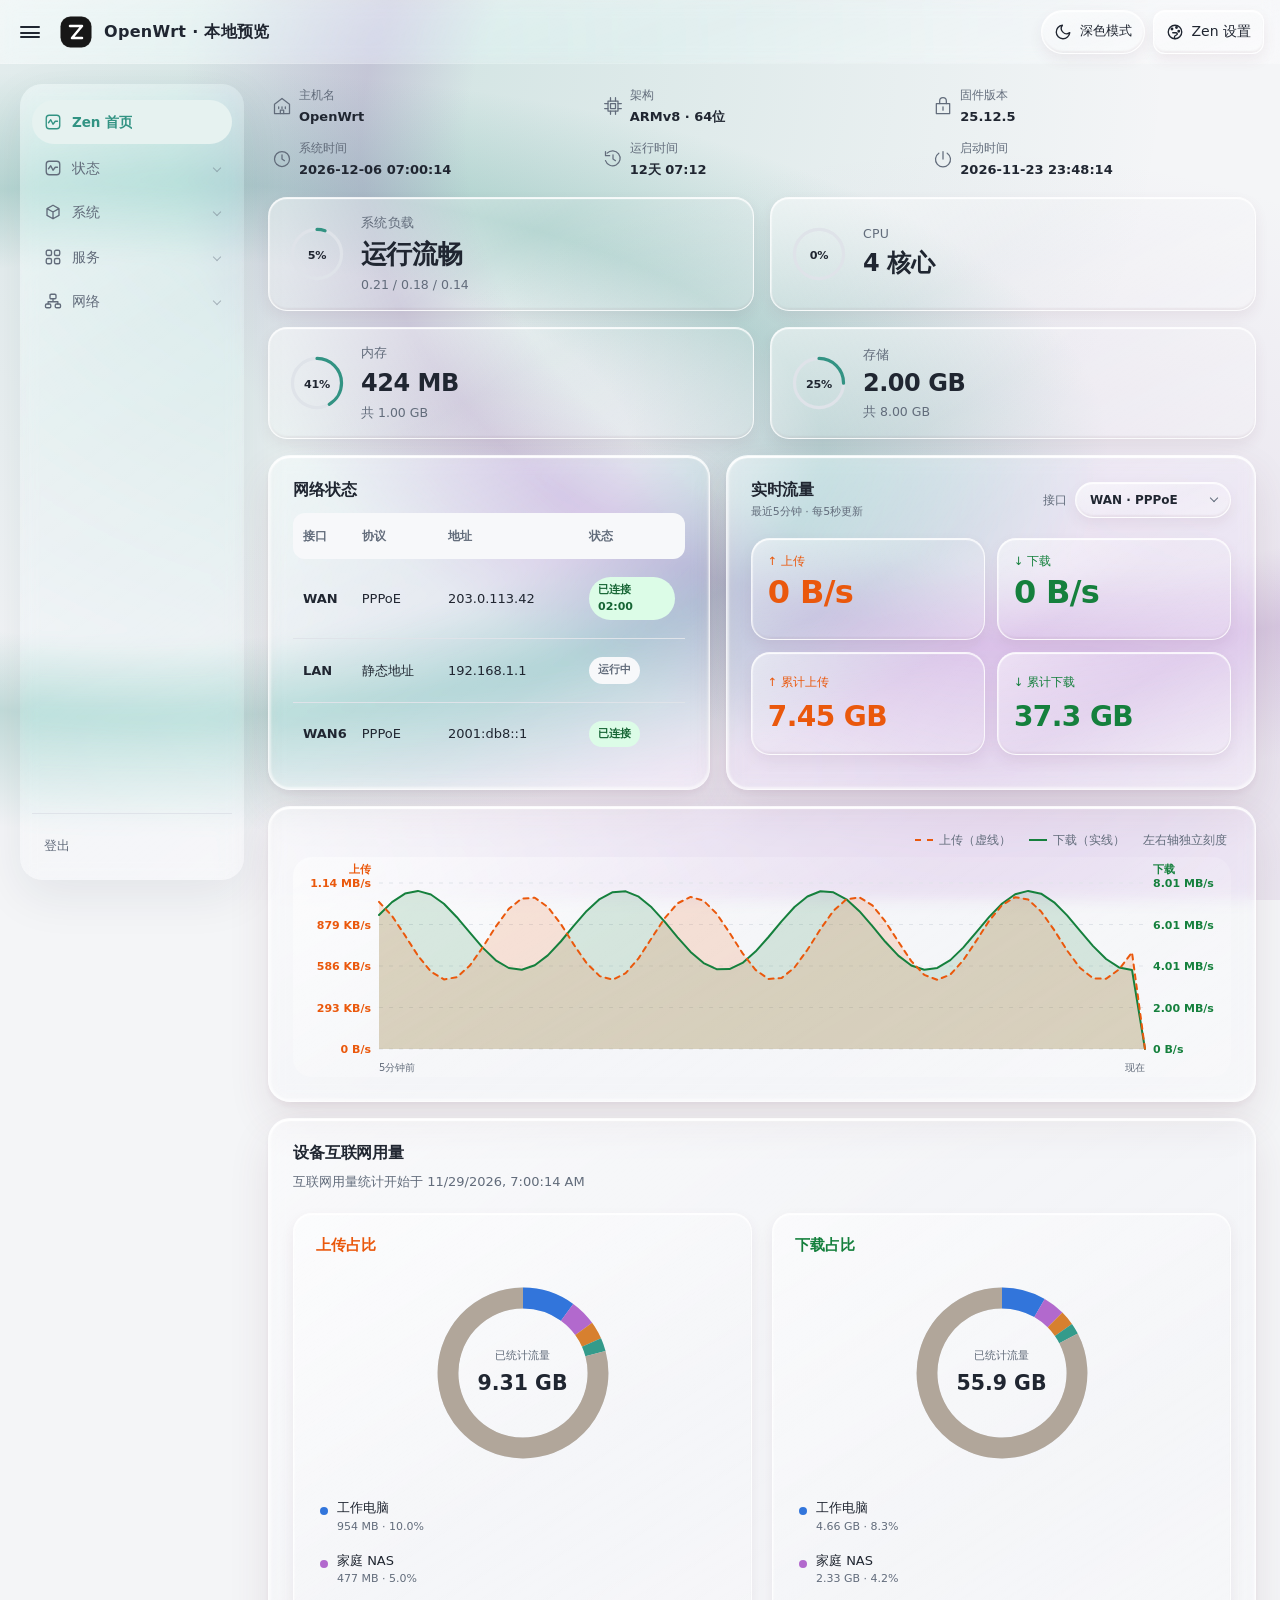
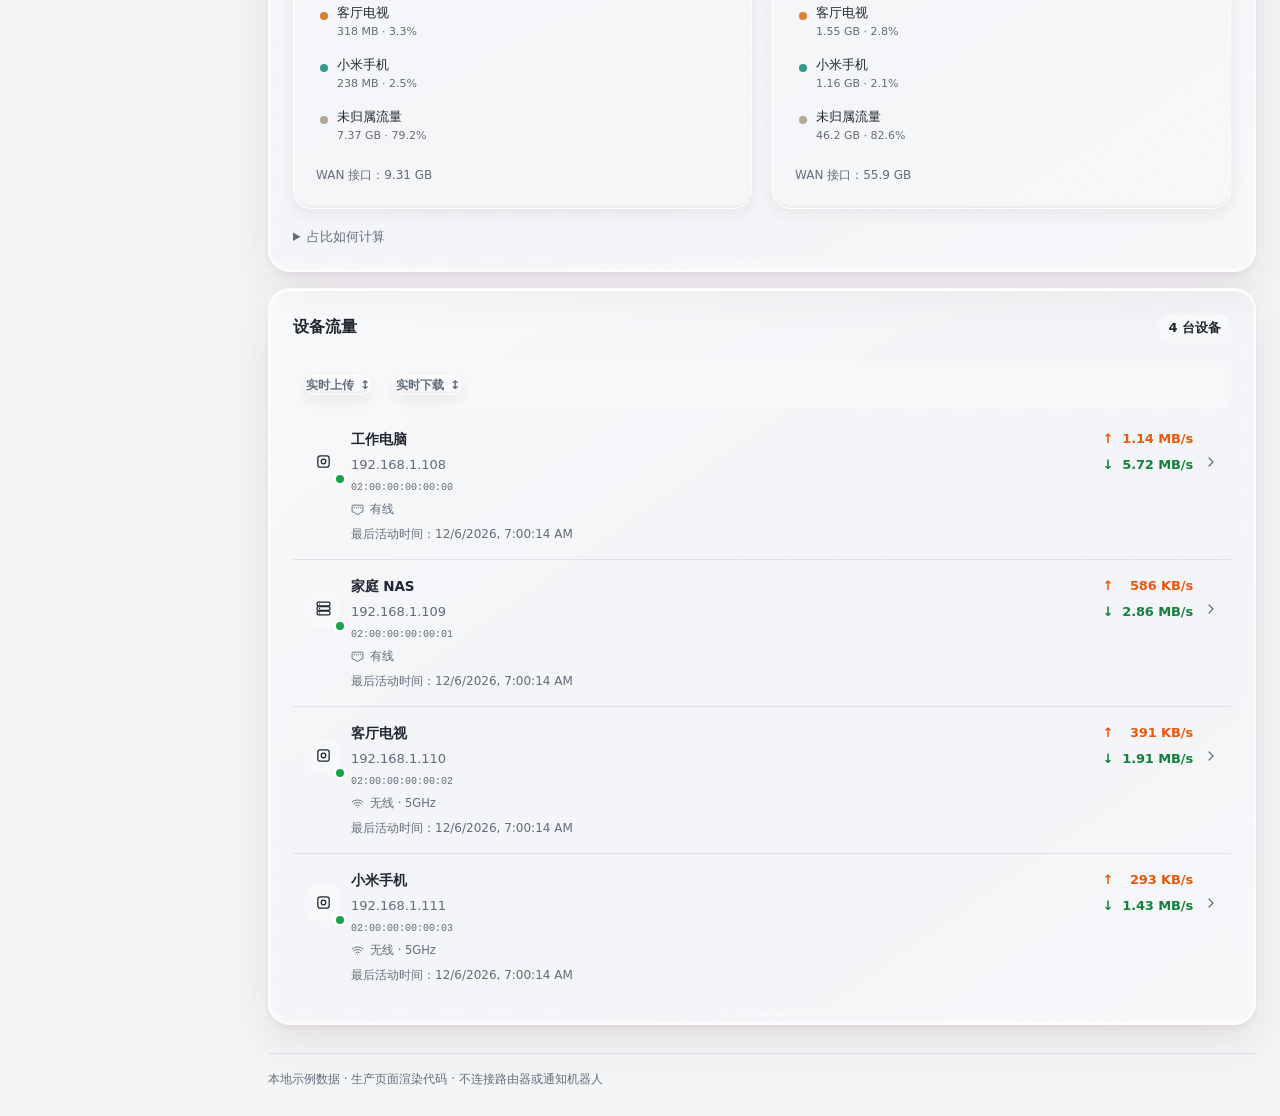
==== dev-preview/runtime.html @ caa26833 "feat: unify Zen settings, themes and update flows" ====
<!doctype html>
<!-- Local browser acceptance fixture: production LuCI render modules, mock RPC only.
     Not installed in the OpenWrt package. Mutating RPC calls always reject. -->
<html lang="zh-CN">
<head>
 <meta charset="utf-8"><meta name="viewport" content="width=device-width, initial-scale=1">
 <title>Zen · 本地页面验收</title>
 <script src="../luci-theme-zen/htdocs/luci-static/zen/appearance.js"></script>
 <link rel="stylesheet" href="../luci-theme-zen/htdocs/luci-static/zen/cascade.css">
 <link rel="stylesheet" href="../luci-theme-zen/htdocs/luci-static/zen/mobile.css">
 <link rel="stylesheet" href="../luci-theme-zen/htdocs/luci-static/zen/appearance.css">
 <link rel="stylesheet" href="../luci-theme-zen/htdocs/luci-static/zen/appearance-zen.css">
 <link rel="stylesheet" href="../luci-theme-zen/htdocs/luci-static/zen/custom.css">
 <script defer src="runtime.js"></script>
</head>
<body class="logged-in" data-page="preview">
 <header><div class="fill"><div class="container">
  <button type="button" class="showSide" aria-label="切换菜单" aria-controls="mainmenu" aria-expanded="true"></button>
  <a id="logo" href="?page=dashboard"><img src="../luci-theme-zen/htdocs/luci-static/zen/logo.svg" alt="Zen"></a>
  <a class="brand" href="?page=dashboard">OpenWrt · 本地预览</a><span class="status" id="indicators"></span>
  <div class="zen-header-actions">
<button type="button" id="theme-toggle" class="theme-toggle zen-mode-toggle" title="切换浅色/深色模式" aria-label="切换浅色/深色模式">
						<svg class="theme-icon theme-icon-sun" viewBox="0 0 24 24" width="18" height="18" fill="none" stroke="currentColor" stroke-width="1.8" stroke-linecap="round" stroke-linejoin="round" aria-hidden="true"><circle cx="12" cy="12" r="4"/><path d="M12 2v2M12 20v2M4.9 4.9l1.4 1.4M17.7 17.7l1.4 1.4M2 12h2M20 12h2M4.9 19.1l1.4-1.4M17.7 6.3l1.4-1.4"/></svg>
						<svg class="theme-icon theme-icon-moon" viewBox="0 0 24 24" width="18" height="18" fill="none" stroke="currentColor" stroke-width="1.8" stroke-linecap="round" stroke-linejoin="round" aria-hidden="true"><path d="M21 12.8A9 9 0 1 1 11.2 3a7 7 0 0 0 9.8 9.8z"/></svg>
						<span id="theme-toggle-label" class="zen-mode-label">深色模式</span>
					</button>
  <a class="zen-appearance-trigger zen-settings-link" href="?page=settings" aria-label="Zen 设置"><svg viewBox="0 0 24 24" width="18" height="18" fill="none" stroke="currentColor" stroke-width="1.8" stroke-linecap="round" stroke-linejoin="round" aria-hidden="true"><circle cx="12" cy="12" r="9"/><circle cx="8" cy="8" r="1"/><circle cx="14" cy="6" r="1"/><circle cx="17" cy="11" r="1"/><path d="M12 21c-2-3 0-4 2-5s1-3-1-3H9"/></svg><span class="zen-appearance-label">Zen 设置</span></a>
</div>
 </div></div></header>
 <div class="main"><div class="loading" style="visibility:hidden"></div>
  <div class="main-left" id="mainmenu"><div class="sidebar-footer"><a class="logout" href="?page=login">登出</a></div></div>
  <div class="main-right"><div class="modemenu-buttons" style="display:none"><ul id="modemenu"></ul></div><div class="darkMask"></div>
   <div id="maincontent"><div class="container"><div id="tabmenu" hidden></div><div id="view"></div></div></div>
   <footer>本地示例数据 · 生产页面渲染代码 · 不连接路由器或通知机器人</footer>
  </div>
 </div>
</body>
</html>
---- luci-theme-zen/htdocs/luci-static/zen/cascade.css ----
/* luci-theme-zen
   Monochrome LuCI theme. Tonal surfaces, clear typography and
   restrained feedback; selectors are LuCI. */

:root {
	--bg-base: #f5f5f5;
	--bg-panel: #ffffff;
	--bg-nested: #f1f1f1;
	--bg-input: #eeeeee;
	--line: #e5e5e5;
	--line-strong: #cccccc;
	--text: #171717;
	--text-secondary: #525252;
	--text-muted: #737373;
	--accent: #171717;
	--on-accent: #ffffff;
	--accent-press: #333333;
	--accent-soft: #e8e8e8;
	--danger: #454545;
	--danger-soft: #ededed;
	--ok: #262626;
	--ok-soft: #ededed;
	--warn: #525252;
	--warn-soft: #ededed;
	--info: #262626;
	--info-soft: #ededed;
	--dl: #15803d;
	--connected-bg: #dcfce7;
	--connected-text: #166534;
	--ul: #ea580c;
	--gauge: #2563eb;
	--gauge-warn: #d97706;
	--gauge-danger: #dc2626;
	--status-online: #16a34a;
	--shadow: none;
	--shadow-sm: none;
	--shadow-glow: none;
	--radius: 24px;
	--radius-sm: 12px;
	--grad-accent: var(--accent);
	--font: system-ui, -apple-system, BlinkMacSystemFont, "Segoe UI", "PingFang SC", "Microsoft YaHei", sans-serif;
	--mono: ui-monospace, "SF Mono", "Cascadia Code", "Consolas", monospace;
	--body-grad: var(--bg-base);
	--chart-bg: var(--bg-nested);
	--aside-bg: linear-gradient(rgba(238,238,238,.94), rgba(238,238,238,.94));
	--header-bg: rgba(245,245,245,.88);
	--nav-hover-border: var(--line);
	--nav-active-text: var(--text);
	--nav-active-bg: var(--accent-soft);
	--nav-active-border: var(--line-strong);
	--btn-bg: var(--bg-nested);
	--btn-hover-text: var(--text);
	--th-grad: var(--bg-nested);
	--row-even: var(--bg-nested);
	--row-hover: var(--accent-soft);
	--modal-mask: rgba(0,0,0,.35);
	--modal-grad: var(--bg-panel);
	--modal-shadow: 0 16px 48px rgba(0,0,0,.16);
	--label-color: var(--text-secondary);
	--input-border: transparent;
	--input-focus-border: var(--accent);
	--input-focus-bg: var(--bg-input);
	--focus-ring: rgba(0,0,0,.1);
	--scroll-thumb: #c5c5c5;
	--header-h: 64px;
	--sidebar-w: 224px;
	color-scheme: light;
}

:root[data-theme="dark"],
:root[data-darkmode="true"] {
	--bg-base: #101010;
	--bg-panel: #1b1b1b;
	--bg-nested: #242424;
	--bg-input: #2a2a2a;
	--line: #303030;
	--line-strong: #4b4b4b;
	--text: #f5f5f5;
	--text-secondary: #c2c2c2;
	--text-muted: #a3a3a3;
	--accent: #f5f5f5;
	--on-accent: #171717;
	--accent-press: #d4d4d4;
	--accent-soft: #333333;
	--danger: #d4d4d4;
	--danger-soft: #2c2c2c;
	--ok: #e5e5e5;
	--ok-soft: #2c2c2c;
	--warn: #bfbfbf;
	--warn-soft: #2c2c2c;
	--info: #e5e5e5;
	--info-soft: #2c2c2c;
	--dl: #4ade80;
	--connected-bg: #143524;
	--connected-text: #86efac;
	--ul: #fb923c;
	--gauge: #60a5fa;
	--gauge-warn: #fbbf24;
	--gauge-danger: #f87171;
	--status-online: #4ade80;
	--aside-bg: linear-gradient(rgba(27,27,27,.94), rgba(27,27,27,.94));
	--header-bg: rgba(16,16,16,.88);
	--modal-mask: rgba(0,0,0,.6);
	--modal-shadow: 0 16px 48px rgba(0,0,0,.4);
	--focus-ring: rgba(255,255,255,.16);
	--scroll-thumb: #525252;
	color-scheme: dark;
}

*,
*::before,
*::after {
	box-sizing: border-box;
}

html {
	font-size: 16px;
	height: 100%;
}

html, body {
	margin: 0;
	padding: 0;
}

body {
	font-family: var(--font);
	color: var(--text);
	background: var(--body-grad);
	background-attachment: fixed;
	min-height: 100%;
	-webkit-font-smoothing: antialiased;
	line-height: 1.5;
}

a {
	color: var(--accent);
	text-decoration: none;
}

a:hover {
	text-decoration: underline;
}

abbr[title],
acronym[title] {
	border-bottom: 1px dotted;
	font-weight: inherit;
	cursor: help;
}

h1, h2, h3, h4 {
	color: var(--text);
	font-weight: 650;
	line-height: 1.3;
}

h1 { font-size: 1.45rem; }
h2 { font-size: 1.2rem; }
h3 { font-size: 1.05rem; }
h4 { font-size: 0.95rem; }

pre, code, kbd, samp, .mono {
	font-family: var(--mono);
}

pre {
	background: var(--bg-nested);
	color: var(--text);
	border: 1px solid var(--line);
	border-radius: var(--radius-sm);
	padding: 14px 16px;
	overflow: auto;
	font-size: 13px;
	line-height: 1.6;
}

hr {
	border: 0;
	border-top: 1px solid var(--line);
	margin: 16px 0;
}

img {
	max-width: 100%;
	vertical-align: middle;
}

::-webkit-scrollbar {
	width: 10px;
	height: 10px;
}

::-webkit-scrollbar-thumb {
	background: var(--scroll-thumb);
	border-radius: 999px;
	border: 2px solid transparent;
	background-clip: padding-box;
}

::-webkit-scrollbar-track {
	background: transparent;
}

/* ---------- Header ---------- */
header {
	position: sticky;
	top: 0;
	z-index: 40;
	height: var(--header-h);
	background: var(--header-bg);
	border-bottom: 1px solid var(--line);
	backdrop-filter: blur(10px);
	-webkit-backdrop-filter: blur(10px);
}

header .fill,
header .container {
	height: 100%;
}

header .container {
	display: flex;
	align-items: center;
	gap: 12px;
	padding: 0 16px 0 12px;
	max-width: none;
}

.showSide {
	display: inline-block;
	width: 36px;
	height: 36px;
	border-radius: 10px;
	cursor: pointer;
	position: relative;
	flex-shrink: 0;
	border: 1px solid transparent;
}

.showSide::before,
.showSide::after {
	content: "";
	position: absolute;
	left: 8px;
	right: 8px;
	height: 2px;
	border-radius: 2px;
	background: var(--text);
}

.showSide::before {
	top: 12px;
	box-shadow: 0 6px 0 var(--text);
}

.showSide::after {
	bottom: 12px;
}

.showSide:hover {
	background: var(--accent-soft);
	border-color: var(--nav-hover-border);
}

#logo {
	display: flex;
	flex-shrink: 0;
}

#logo img {
	width: 32px;
	height: 32px;
	border-radius: 10px;
	box-shadow: none;
}

header .brand {
	font-weight: 700;
	font-size: 16px;
	letter-spacing: 0.3px;
	color: var(--text);
	text-decoration: none;
	white-space: nowrap;
	overflow: hidden;
	text-overflow: ellipsis;
}

header .brand:hover {
	text-decoration: none;
	color: var(--nav-active-text);
}

#indicators,
header .status {
	margin-left: auto;
	display: flex;
	align-items: center;
	gap: 8px;
	flex-wrap: wrap;
	justify-content: flex-end;
}

/* ---------- Shell ---------- */
.main {
	position: relative;
	z-index: 1;
	display: flex;
	min-height: calc(100vh - var(--header-h));
}

.main-left {
	position: sticky;
	top: var(--header-h);
	width: var(--sidebar-w);
	height: calc(100vh - var(--header-h));
	flex-shrink: 0;
	padding: 16px 12px 12px;
	display: flex;
	flex-direction: column;
	gap: 12px;
	background: var(--bg-panel);
	border: 1px solid var(--line);
	overflow: hidden;
	z-index: 30;
	transition: width 0.25s ease, padding 0.25s ease, border-color 0.25s ease;
}

@media (min-width: 769px) {
	.main-left {
		top: calc(var(--header-h) + 20px);
		margin: 20px 0 20px 20px;
		height: calc(100vh - var(--header-h) - 40px);
		border-radius: var(--radius);
		box-shadow: var(--shadow);
	}

	body.sidebar-collapsed .main-left {
		width: 0;
		padding-left: 0;
		padding-right: 0;
		border-width: 0;
		margin-left: 0;
		overflow: hidden;
		pointer-events: none;
	}
}

.main-right {
	flex: 1;
	min-width: 0;
	padding: 20px 24px 28px;
}

#maincontent,
#maincontent > .container {
	max-width: 1200px;
}

@media (min-width: 769px) {
	body.sidebar-collapsed #maincontent,
	body.sidebar-collapsed #maincontent > .container {
		max-width: none;
	}
}

.darkMask {
	display: none;
}

.loading {
	position: fixed;
	inset: 0;
	z-index: 80;
	display: flex;
	align-items: center;
	justify-content: center;
	background: var(--body-grad);
	transition: opacity 0.3s, visibility 0.3s;
	pointer-events: none;
}

.loading[style*="hidden"],
.loading[style*="opacity: 0"],
.loading[style*="opacity:0"] {
	display: none;
}

.loading span {
	display: flex;
	align-items: center;
	gap: 12px;
	padding: 14px 20px;
	background: var(--bg-panel);
	border: 1px solid var(--line);
	border-radius: var(--radius);
	box-shadow: var(--shadow);
	color: var(--text-secondary);
}

.loading-img,
.spinning::before {
	width: 18px;
	height: 18px;
	border: 2px solid var(--line-strong);
	border-top-color: var(--accent);
	border-radius: 50%;
	animation: round-spin 0.8s linear infinite;
}

.spinning {
	display: flex;
	align-items: center;
	gap: 10px;
	color: var(--text-secondary);
}

.spinning::before {
	content: "";
	display: inline-block;
	flex-shrink: 0;
}

@keyframes round-spin {
	to { transform: rotate(360deg); }
}

#view > div.spinning:first-child {
	display: table;
	margin: 15vh auto;
}

@keyframes flash {
	0% { opacity: 1; }
	50% { opacity: .5; }
	100% { opacity: 1; }
}

.flash {
	animation: flash .35s;
}

@keyframes fade-in {
	0% { opacity: 0; }
	100% { opacity: 1; }
}

@keyframes fade-out {
	0% { opacity: 1; }
	100% { opacity: 0; }
}

.fade-in {
	animation: fade-in .4s ease;
}

.fade-out {
	animation: fade-out .4s ease;
}

footer {
	margin-top: 28px;
	padding-top: 16px;
	border-top: 1px solid var(--line);
	color: var(--text-muted);
	font-size: 12px;
}

footer a {
	color: var(--text-secondary);
}

/* ---------- Theme toggle ---------- */
.sidebar-footer {
	margin-top: auto;
	flex-shrink: 0;
	display: flex;
	flex-direction: column;
	gap: 8px;
	width: 100%;
	border-top: 1px solid var(--line);
	padding-top: 10px;
}

.theme-toggle {
	display: flex;
	align-items: center;
	justify-content: flex-start;
	gap: 8px;
	width: 100%;
	padding: 9px 12px;
	border-radius: var(--radius-sm);
	border: 0;
	background: transparent;
	color: var(--text-secondary);
	font-size: 13px;
	font-weight: 500;
	cursor: pointer;
	font-family: var(--font);
	flex-shrink: 0;
	transition: background 0.15s ease-out, color 0.15s ease-out;
}

.theme-toggle:hover {
	color: var(--accent);
	background: var(--row-even);
}

.logout {
	display: flex;
	align-items: center;
	justify-content: flex-start;
	gap: 8px;
	width: 100%;
	padding: 9px 12px;
	border-radius: var(--radius-sm);
	border: 0;
	background: transparent;
	color: var(--text-secondary);
	font-size: 13px;
	font-weight: 500;
	text-decoration: none;
	flex-shrink: 0;
	box-sizing: border-box;
	transition: background 0.15s ease-out, color 0.15s ease-out;
}

.logout:hover {
	color: var(--danger);
	background: var(--danger-soft);
	text-decoration: none;
}

.theme-icon-sun { display: none; }
.theme-icon-moon { display: block; }

:root[data-theme="dark"] .theme-icon-sun,
:root[data-darkmode="true"] .theme-icon-sun { display: block; }

:root[data-theme="dark"] .theme-icon-moon,
:root[data-darkmode="true"] .theme-icon-moon { display: none; }

/* ---------- Sidebar nav（Apple HIG：填充式圆角选中态、克制 hover、150-200ms） ---------- */
.main-left .nav,
.main-left ul {
	list-style: none;
	margin: 0;
	padding: 0;
}

.main-left .nav {
	flex: 1 1 auto;
	min-height: 0;
	overflow-y: auto;
}

.main-left .nav > li > a,
.main-left .slide > .menu {
	display: flex;
	align-items: center;
	gap: 10px;
	min-height: 40px;
	padding: 10px 12px;
	color: var(--text-secondary);
	font-size: 13.5px;
	font-weight: 500;
	letter-spacing: -0.01em;
	border-radius: var(--radius-sm);
	margin-bottom: 4px;
	text-decoration: none;
	transition: background 0.15s ease-out, color 0.15s ease-out;
	cursor: pointer;
}

.main-left .nav > li > a > svg {
	flex: 0 0 18px;
}

.zen-menu-label {
	min-width: 0;
	overflow: hidden;
	text-overflow: ellipsis;
	white-space: nowrap;
}

.main-left a:focus-visible,
.main-left button:focus-visible {
	outline: 2px solid var(--accent);
	outline-offset: 2px;
}

.main-left .nav > li > a:hover,
.main-left .slide > .menu:hover {
	background: var(--row-even);
	color: var(--text);
	text-decoration: none;
}

.main-left .nav > li > a:active,
.main-left .slide > .menu:active {
	transform: scale(0.98);
}

.main-left .nav > li.active > a,
.main-left .nav > li > a.active,
.main-left .slide.active > .menu,
.main-left .slide > .menu.active {
	color: var(--accent);
	background: var(--accent-soft);
	font-weight: 600;
	text-decoration: none;
}

.main-left .menu::after {
	content: "";
	margin-left: auto;
	width: 6px;
	height: 6px;
	border-right: 1.6px solid currentColor;
	border-bottom: 1.6px solid currentColor;
	transform: rotate(45deg);
	opacity: 0.45;
	transition: transform 0.2s cubic-bezier(0.25, 1, 0.3, 1);
}

.main-left .slide.active > .menu::after {
	transform: rotate(225deg);
}

.main-left .slide-menu {
	display: none;
	list-style: none;
	margin: 4px 0 12px 20px;
	padding: 0 0 0 12px;
	border-left: 1px solid var(--line);
}

.slide.active > .slide-menu {
	display: block;
}

.slide-menu a {
	position: relative;
	display: block;
	padding: 7px 12px;
	margin: 1px 0;
	color: var(--text-secondary);
	font-size: 13px;
	border-radius: 8px;
	text-decoration: none;
	transition: background 0.15s ease-out, color 0.15s ease-out;
}

.slide-menu a:hover {
	background: var(--row-even);
	color: var(--text);
	text-decoration: none;
}

.slide-menu li.active > a,
.slide-menu a.active {
	color: var(--nav-active-text);
	background: var(--accent-soft);
	font-weight: 600;
}

.slide-menu li.active > a::before,
.slide-menu a.active::before {
	content: "";
	position: absolute;
	left: -14px;
	top: 9px;
	bottom: 9px;
	width: 3px;
	border-radius: 3px;
	background: var(--accent);
}

.modemenu-buttons {
	margin-bottom: 12px;
}

#modemenu {
	display: flex;
	flex-wrap: wrap;
	gap: 8px;
	list-style: none;
	margin: 0 0 8px;
	padding: 0;
}

#modemenu a {
	display: inline-flex;
	padding: 6px 12px;
	border-radius: 999px;
	border: 1px solid var(--line);
	background: var(--btn-bg);
	color: var(--text-secondary);
	font-size: 13px;
	text-decoration: none;
}

#modemenu a.active,
#modemenu a:hover {
	border-color: var(--nav-active-border);
	color: var(--nav-active-text);
	background: var(--nav-active-bg);
	text-decoration: none;
}

/* ---------- Tabs ---------- */
#tabmenu,
.cbi-tabmenu {
	margin: 0 0 14px;
}

.tabs,
.cbi-tabmenu {
	display: flex;
	flex-wrap: wrap;
	gap: 6px;
	list-style: none;
	margin: 0;
	padding: 0;
	border-bottom: 1px solid var(--line);
}

.tabs > li > a,
.cbi-tabmenu > li > a,
.cbi-tab-descr {
	display: inline-flex;
	padding: 8px 14px;
	color: var(--text-secondary);
	font-size: 14px;
	border-radius: 10px 10px 0 0;
	text-decoration: none;
}

.tabs > li > a:hover,
.cbi-tabmenu > li > a:hover {
	color: var(--accent);
	background: var(--accent-soft);
	text-decoration: none;
}

.tabs > li.active > a,
.cbi-tabmenu > li.cbi-tab > a,
.cbi-tabmenu > li.active > a {
	color: var(--nav-active-text);
	font-weight: 600;
	background: var(--bg-panel);
	border: 1px solid var(--line);
	border-bottom-color: transparent;
	margin-bottom: -1px;
}

.cbi-tabmenu > li,
.cbi-tabmenu > li > a {
	cursor: pointer;
}

[data-tab-title] {
	height: 0;
	opacity: 0;
	overflow: hidden;
}

[data-tab-active="true"] {
	opacity: 1;
	height: auto;
	overflow: visible;
	transition: opacity .25s ease-in;
}

.cbi-section-node-tabbed {
	padding: 0;
	border: 0;
	box-shadow: none;
	background: transparent;
}

/* ---------- Cards / CBI ---------- */
.cbi-map {
	margin-bottom: 16px;
}

.cbi-section,
fieldset,
.panel {
	background: var(--bg-panel);
	border: 1px solid var(--line);
	border-radius: var(--radius);
	box-shadow: var(--shadow);
	padding: 20px 22px;
	margin-bottom: 16px;
}

/* backdrop-filter creates a stacking context; raise the section so
   port-status tooltips and expanded dropdowns paint above the next card. */
.cbi-section:has(.cbi-tooltip-container:hover),
.cbi-section:has(.ifacebox:hover),
.cbi-section:has(.cbi-dropdown[open]),
fieldset:has(.cbi-tooltip-container:hover),
fieldset:has(.cbi-dropdown[open]),
.panel:has(.cbi-tooltip-container:hover),
.panel:has(.cbi-dropdown[open]) {
	position: relative;
	z-index: 50;
}

.cbi-map > h2,
.cbi-map > h3 {
	margin: 0 0 14px;
	padding: 0 0 12px;
	border-bottom: 1px solid var(--line);
	font-size: 1.2rem;
}

.cbi-section > h3,
.cbi-section > legend,
fieldset > legend {
	margin: 0 0 14px;
	padding: 0 0 12px;
	border-bottom: 1px solid var(--line);
	font-size: 1.05rem;
}

.cbi-map-descr,
.cbi-section-descr,
.cbi-value-description {
	color: var(--text-muted);
	font-size: 13px;
	margin: 0 0 12px;
}

.cbi-value-description {
	margin: .25em 0 0 1.25em;
	position: relative;
}

.cbi-value-description:not(:empty)::before {
	--help-icon: url("data:image/svg+xml,<svg xmlns='http://www.w3.org/2000/svg' width='20' height='20'><path d='M10 0A10 10 0 000 10a10 10 0 0010 10 10 10 0 0010-10A10 10 0 0010 0zm1 17H9v-2h2v2zm2.1-7.7l-.9.9c-.8.7-1.2 1.3-1.2 2.8H9v-.5c0-1.1.4-2.1 1.2-2.8l1.2-1.3c.4-.3.6-.8.6-1.4a2 2 0 00-2-2 2 2 0 00-2 2H6a4 4 0 014-4 4 4 0 014 4c0 .9-.4 1.7-.9 2.3z'/></svg>");

	position: absolute;
	left: -1.25em;
	content: "\a0";
	display: inline-block;
	width: 1em;
	height: 1em;
	margin-right: .25em;
	background: var(--accent);
	mask-image: var(--help-icon);
	mask-size: cover;
	-webkit-mask-image: var(--help-icon);
	-webkit-mask-size: cover;
}

.cbi-value > .cbi-section,
.cbi-value > .cbi-tblsection {
	width: 100%;
}

.cbi-section-node {
	margin: 0;
}

.cbi-value {
	display: flex;
	flex-wrap: wrap;
	align-items: flex-start;
	gap: 8px 16px;
	padding: 10px 0;
	border-bottom: 1px solid var(--line);
}

.cbi-value:last-child {
	border-bottom: 0;
}

.cbi-value-title {
	flex: 0 0 220px;
	max-width: 100%;
	padding-top: 8px;
	color: var(--label-color);
	font-size: 14px;
	font-weight: 500;
}

.cbi-value-field {
	flex: 1 1 240px;
	min-width: 0;
}

.cbi-page-actions {
	display: flex;
	flex-wrap: wrap;
	gap: 8px;
	justify-content: flex-end;
	padding: 14px 0 0;
	margin-top: 8px;
	border-top: 1px solid var(--line);
	background: transparent;
	position: sticky;
	bottom: 0;
}

/* ---------- Inputs ---------- */
input[type="text"],
input[type="password"],
input[type="number"],
input[type="email"],
input[type="url"],
input[type="search"],
input[type="tel"],
input:not([type]),
select,
textarea,
.cbi-input-text,
.cbi-input-password,
.cbi-input-user,
.cbi-dropdown:not(.btn):not(.cbi-button) {
	width: 100%;
	max-width: 420px;
	padding: 9px 12px;
	font-size: 14px;
	font-family: var(--font);
	color: var(--text);
	background: var(--bg-input);
	border: 1px solid var(--input-border);
	border-radius: var(--radius-sm);
	transition: border-color 0.2s, box-shadow 0.2s, background 0.2s;
}

textarea {
	min-height: 96px;
	resize: vertical;
	max-width: 100%;
}

input:focus,
select:focus,
textarea:focus,
.cbi-dropdown:not(.btn):not(.cbi-button):focus {
	outline: none;
	border-color: var(--input-focus-border);
	background: var(--input-focus-bg);
	box-shadow: 0 0 0 3px var(--focus-ring);
}

input[type="checkbox"],
input[type="radio"] {
	width: 16px;
	height: 16px;
	accent-color: var(--accent);
}

.control-group {
	display: inline-flex;
	gap: .2em;
}

.control-group > input + :not(input):not(select),
.control-group > select + :not(input):not(select) {
	margin-left: calc(-.2em + -2px);
	border-radius: 0 var(--radius-sm) var(--radius-sm) 0;
	padding: 0 6px;
}

.cbi-input-invalid,
input.cbi-input-invalid {
	border-color: var(--danger);
	box-shadow: 0 0 0 3px var(--focus-ring);
}

/* ---------- Buttons ---------- */
.btn,
.cbi-button,
button,
input[type="submit"],
input[type="reset"],
input[type="button"],
.cbi-input-save,
.cbi-input-apply,
.cbi-input-reset,
.cbi-input-remove,
.cbi-input-find,
.cbi-input-reload,
.cbi-button-action {
	display: inline-flex;
	align-items: center;
	justify-content: center;
	gap: 6px;
	padding: 8px 16px;
	border: 1px solid var(--line-strong);
	background: var(--btn-bg);
	color: var(--text);
	border-radius: var(--radius-sm);
	cursor: pointer;
	font-size: 14px;
	font-weight: 500;
	font-family: var(--font);
	line-height: 1.3;
	text-decoration: none;
	box-shadow: none;
	transition: border-color 0.2s, color 0.2s, box-shadow 0.2s, background 0.2s, transform 0.15s;
}

.btn:hover,
.cbi-button:hover,
button:hover,
input[type="submit"]:hover,
input[type="button"]:hover {
	border-color: var(--accent);
	color: var(--btn-hover-text);
	box-shadow: none;
	text-decoration: none;
}

.btn:active,
.cbi-button:active,
button:active {
	transform: translateY(1px);
}

.cbi-button-save,
.cbi-button-apply,
.cbi-button-positive,
.cbi-input-save,
.cbi-input-apply,
.btn.primary,
.important {
	background: var(--accent);
	color: var(--on-accent);
	border-color: transparent;
	box-shadow: none;
}

.cbi-button-save:hover,
.cbi-button-apply:hover,
.cbi-button-positive:hover,
.cbi-input-save:hover,
.cbi-input-apply:hover,
.important:hover {
	background: var(--accent-press);
	color: var(--on-accent);
	border-color: transparent;
}

.cbi-button-remove,
.cbi-button-negative,
.cbi-input-remove,
.btn.danger {
	background: var(--accent);
	color: #fff;
	border-color: transparent;
	box-shadow: none;
}

.cbi-button-remove:hover,
.cbi-button-negative:hover,
.cbi-input-remove:hover {
	background: var(--accent-press);
	color: #fff;
}

.cbi-button-reset,
.cbi-input-reset,
.cbi-button-neutral {
	background: var(--btn-bg);
	color: var(--text-secondary);
}

button:disabled,
.btn:disabled,
.cbi-button:disabled,
input:disabled {
	opacity: 0.55;
	cursor: not-allowed;
	box-shadow: none;
}

/* ---------- Tables ---------- */
table,
.table {
	width: 100%;
	border-collapse: collapse;
	font-size: 14px;
}

.table {
	display: table;
	position: relative;
}

.tr { display: table-row; }
.th, .td { display: table-cell; }

th, .th, .table-titles .th, .table .th {
	background: var(--th-grad);
	font-weight: 600;
	color: var(--text-secondary);
	text-align: left;
	padding: 10px 14px;
	border-bottom: 1px solid var(--line);
}

td, .td {
	padding: 10px 14px;
	border-bottom: 1px solid var(--line);
	vertical-align: middle;
}

tbody tr:nth-child(even),
.tr:nth-child(even) {
	background: var(--row-even);
}

tbody tr:hover,
.tr:hover {
	background: var(--row-hover);
}

.table-wrapper {
	overflow-x: auto;
	border-radius: var(--radius-sm);
}

/* overflow-x: auto forces the other axis to auto; let the menu escape. */
.table-wrapper:has(.cbi-dropdown[open]) {
	overflow: visible;
}

.tr.table-titles,
.tr.cbi-section-table-titles {
	background: var(--th-grad);
	font-weight: 600;
}

.tr.placeholder {
	height: calc(3em + 20px);
}

.tr.placeholder > .td {
	position: absolute;
	left: 0;
	right: 0;
	bottom: 0;
	text-align: center;
	line-height: 3em;
	pointer-events: none;
}

.tr.drag-over-above,
.tr.drag-over-below {
	border: 2px solid var(--accent);
	border-width: 2px 0 0 0;
}

.tr.drag-over-below {
	border-width: 0 0 2px 0;
}

th[data-sortable-row] { cursor: pointer; }
th[data-sort-direction="asc"]::after { content: "\a0\25b2"; }
th[data-sort-direction="desc"]::after { content: "\a0\25bc"; }

table table td,
.cbi-value-field table td {
	border: none;
}

.cbi-section-table {
	width: 100%;
}

/* ---------- Alerts ---------- */
.alert-message,
.error,
.warning,
.notice,
.success,
.info {
	position: relative;
	border-radius: var(--radius-sm);
	padding: 12px 16px;
	margin: 0 0 14px;
	border: 1px solid var(--line);
}

.close {
	float: right;
	color: var(--text);
	font-size: 20px;
	font-weight: bold;
	line-height: 13.5px;
	text-shadow: none;
	opacity: 0.25;
}

.close:hover {
	color: var(--text);
	text-decoration: none;
	opacity: 0.4;
}

.alert-message .close {
	margin-top: 1px;
}

.alert-message h4 {
	margin: 0 0 6px;
}

.alert-message.warning,
.warning {
	background: var(--warn-soft);
	border-color: var(--line-strong);
	color: var(--text);
}

.alert-message.error,
.alert-message.danger,
.error,
.danger {
	background: var(--danger-soft);
	border-color: var(--line-strong);
}

.alert-message.success,
.success {
	background: var(--ok-soft);
	border-color: var(--line-strong);
}

.alert-message.notice,
.alert-message.info,
.notice,
.info {
	background: var(--info-soft);
	border-color: var(--line-strong);
}

/* ---------- Badges / labels ---------- */
.label,
.badge {
	display: inline-flex;
	align-items: center;
	padding: 2px 10px;
	border-radius: 999px;
	font-size: 12px;
	font-weight: 600;
	line-height: 1.5;
	border: 1px solid transparent;
}

.label.success,
.badge.success { background: var(--ok-soft); color: var(--ok); border-color: var(--line-strong); }
.label.warning { background: var(--warn-soft); color: var(--text-secondary); border-color: var(--line-strong); }
.label.error,
.label.important,
.label.danger { background: var(--danger-soft); color: var(--danger); border-color: var(--line-strong); }
.label.notice,
.label.info { background: var(--info-soft); color: var(--nav-active-text); border-color: var(--line-strong); }

.ifacebadge {
	display: inline-flex;
	align-items: center;
	gap: 4px;
	padding: 2px 6px;
	border-radius: var(--radius-sm);
	border: 1px solid var(--line);
	background: var(--bg-input);
	font-size: 12px;
	font-weight: 600;
	line-height: 1.3;
	white-space: nowrap;
	box-shadow: var(--shadow-sm);
}

.ifacebadge img {
	width: 16px;
	height: 16px;
	vertical-align: middle;
}

.ifacebadge.large img {
	width: 32px;
	height: 32px;
}

.zonebadge {
	display: inline-flex;
	flex-wrap: wrap;
	align-items: center;
	gap: 4px;
	padding: 4px 8px;
	border-radius: var(--radius-sm);
	white-space: nowrap;
	box-shadow: var(--shadow-sm);
}

.zonebadge > .ifacebadge {
	margin: 0;
}

.zonebadge-empty {
	border: 1px dashed var(--line-strong);
	color: var(--text-muted);
	font-style: italic;
}

:root[data-darkmode="true"] .zonebadge[style],
:root[data-darkmode="true"] .ifacebox-head[style] {
	background: linear-gradient(rgba(0,0,0,.28), rgba(0,0,0,.18)) !important;
}

/* ---------- Modal ---------- */
#modal_overlay,
.modal-overlay {
	position: fixed;
	inset: 0;
	z-index: 900;
	overflow: auto;
	background: var(--modal-mask);
	backdrop-filter: blur(4px);
	-webkit-backdrop-filter: blur(4px);
	opacity: 0;
	visibility: hidden;
	pointer-events: none;
	transition: opacity .125s ease-in, visibility .125s ease-in;
}

body.modal-overlay-active {
	overflow: hidden;
	height: 100vh;
}

body.modal-overlay-active #modal_overlay,
body.modal-overlay-active .modal-overlay {
	opacity: 1;
	visibility: visible;
	pointer-events: auto;
}

.modal {
	position: relative;
	z-index: 1001;
	margin: 5em auto;
	background: var(--modal-grad);
	border-radius: 16px;
	border: 1px solid var(--line);
	box-shadow: var(--modal-shadow);
	max-width: 680px;
	width: 90%;
	padding: 0;
}

.modal > * {
	padding: 16px 22px;
}

.modal > h4:first-child,
.modal > .modal-title {
	margin: 0;
	padding: 16px 22px;
	border-bottom: 1px solid var(--line);
	font-size: 18px;
}

.modal.login {
	max-width: 420px;
	padding: 8px 0 18px;
}

.modal.login h4 {
	text-align: center;
	border: 0;
	padding-top: 22px;
}

.modal.login .cbi-map,
.modal.login .cbi-section {
	background: transparent;
	border: 0;
	box-shadow: none;
	padding: 8px 8px 0;
	margin: 0;
	backdrop-filter: none;
}

.modal.login .cbi-value {
	display: block;
	border: 0;
	padding: 8px 0;
}

.modal.login .cbi-value-title {
	display: block;
	flex: none;
	padding: 0 0 8px;
}

.modal.login input {
	max-width: none;
}

.modal.login .cbi-button-positive,
.modal.login button.important {
	width: calc(100% - 32px);
	margin: 8px 16px 4px;
	padding: 10px 16px;
}

.modal > .button-row {
	display: flex;
	justify-content: space-between;
	flex-wrap: wrap;
}

.modal > .button-row > button:not(:last-of-type) {
	margin-right: .5em;
}

.modal > .button-row > button:first-of-type {
	margin-right: auto;
}

#modal_overlay > .modal.cbi-modal,
#modal_overlay > .modal.uci-dialog {
	max-width: 900px;
}

/* UCI change diff list (ui.js renderUCIChanges) */
.uci-change-list {
	line-height: 170%;
	white-space: pre;
}

.uci-change-list > var > * {
	overflow: hidden;
	text-overflow: ellipsis;
}

.uci-dialog div > del,
.uci-dialog div > ins,
.uci-dialog div > var {
	margin-bottom: 2px;
	border: 1px solid var(--line-strong);
	line-height: 15px;
	overflow: hidden;
	text-overflow: ellipsis;
	padding: 2px;
	position: relative;
	background-color: var(--bg-panel);
}

.uci-dialog div > ins {
	background-color: var(--ok-soft);
	border-color: var(--line-strong);
}

.uci-dialog div > del {
	background-color: var(--danger-soft);
	border-color: var(--line-strong);
}

.uci-dialog var > ins {
	background-color: var(--ok-soft);
}

.uci-dialog var > del {
	background-color: var(--danger-soft);
}

.uci-dialog del,
.uci-dialog ins,
.uci-dialog var {
	text-decoration: none;
	font-family: var(--mono);
	font-style: normal;
	color: var(--text);
	display: block;
}

.uci-change-legend {
	display: flex;
	flex-wrap: wrap;
}

.uci-change-legend-label {
	flex-basis: 150px;
	margin: 2px;
	display: flex;
	align-items: center;
}

.uci-change-legend-label > ins,
.uci-change-legend-label > del,
.uci-change-legend-label > var {
	margin-right: 4px;
	width: 16px;
	height: 16px;
	display: flex;
}

.uci-change-legend-label > * > * {
	flex-basis: 100%;
	padding: 1px;
}

/* ---------- CBI dropdown / ComboButton ---------- */
.cbi-dropdown {
	display: inline-flex !important;
	position: relative;
	padding: 0 !important;
	height: auto;
	width: auto;
	max-width: none;
	align-items: stretch;
	cursor: pointer;
}

.cbi-dropdown:not(.btn):not(.cbi-button) {
	width: 100%;
	max-width: 420px;
	background: var(--bg-input);
	border: 1px solid var(--input-border);
	border-radius: var(--radius-sm);
	color: var(--text);
}

.cbi-dropdown.btn,
.cbi-dropdown.cbi-button {
	width: auto;
	max-width: none;
	min-height: 36px;
	white-space: nowrap;
}

.cbi-page-actions .cbi-dropdown {
	width: auto;
	max-width: none;
	flex: 0 0 auto;
}

.cbi-dropdown > ul {
	display: flex;
	width: 100%;
	margin: 0 !important;
	padding: 0;
	list-style: none;
	overflow: hidden;
	background: transparent;
	border: 0;
	box-shadow: none;
}

.cbi-dropdown.btn > ul:not(.dropdown),
.cbi-dropdown.cbi-button > ul:not(.dropdown) {
	margin: 0 0 0 13px !important;
}

.cbi-dropdown.btn.spinning > ul:not(.dropdown),
.cbi-dropdown.cbi-button.spinning > ul:not(.dropdown) {
	margin: 0 !important;
}

.cbi-dropdown > ul.preview {
	display: none;
}

.cbi-dropdown > ul > li {
	display: none;
	white-space: nowrap;
	overflow: hidden;
	text-overflow: ellipsis;
	flex: 1 1 auto;
	align-items: center;
	align-self: center;
	color: inherit;
}

.cbi-dropdown:not(.btn):not(.cbi-button) > ul > li {
	min-height: 20px;
	padding: 0.25em;
}

.cbi-dropdown > ul > li[display] {
	display: flex !important;
}

.cbi-dropdown > ul > li[display]:not([display="0"]) {
	border-left: 1px solid var(--line);
}

.cbi-dropdown > .open,
.cbi-dropdown > .more {
	flex: 0 0 auto;
	display: flex;
	flex-direction: column;
	align-items: center;
	justify-content: center;
	padding: 0 0.3em;
	line-height: 2em;
}

.cbi-dropdown > .more {
	display: none;
	color: var(--text-muted);
}

.cbi-dropdown[multiple][more] > .more,
.cbi-dropdown[multiple][empty] > .more {
	display: flex !important;
}

.cbi-dropdown.btn > .open,
.cbi-dropdown.cbi-button > .open {
	margin-left: 0.5em;
	padding: 0 0.5em;
	border-left: 1px solid rgba(255, 255, 255, 0.35);
}

.cbi-dropdown:not(.btn):not(.cbi-button) > .open {
	border-left: 1px solid var(--line);
}

.cbi-dropdown > div {
	display: none;
}

.cbi-dropdown[empty] > ul {
	max-width: 1px;
}

.cbi-dropdown[open] {
	position: relative;
	border-color: var(--input-focus-border);
}

.cbi-dropdown[open] > ul.preview {
	display: flex !important;
}

/* no top/left/bottom/margin — ui.js openDropdown() sets top or bottom */
.cbi-dropdown[open] > ul.dropdown {
	display: block;
	position: absolute;
	z-index: 1100;
	min-width: 100%;
	width: auto;
	max-width: none;
	overflow-x: hidden;
	overflow-y: auto;
	padding: 6px 0;
	transition: max-height .125s ease-in;
	background: var(--bg-panel);
	color: var(--text);
	border: 1px solid var(--line);
	border-radius: var(--radius-sm);
	box-shadow: var(--shadow);
}

.cbi-dropdown[open] > ul.dropdown > li {
	display: flex !important;
	min-height: 20px;
	padding: 0.35em 0.7em;
	color: var(--text);
	border-bottom: 1px solid var(--line);
	flex: none;
	white-space: nowrap;
}

.cbi-dropdown[open] > ul.dropdown > li:last-child {
	border-bottom: none;
}

.cbi-dropdown[open] > ul.dropdown > li[selected] {
	background: var(--accent-soft);
	color: var(--nav-active-text);
}

.cbi-dropdown[open] > ul.dropdown > li.focus,
.cbi-dropdown[open] > ul.dropdown > li:hover {
	background: var(--accent-soft);
	color: var(--nav-active-text);
}

.cbi-dropdown[open] > ul.dropdown > li[unselectable] {
	opacity: 0.7;
}

.cbi-dropdown > ul > li .hide-open { display: initial; }
.cbi-dropdown > ul > li .hide-close { display: none; }
.cbi-dropdown[open] > ul.dropdown > li .hide-open { display: none; }
.cbi-dropdown[open] > ul.dropdown > li .hide-close { display: initial; }

.cbi-dropdown > ul > li > form {
	display: none;
	margin: 0;
	padding: 0;
	pointer-events: none;
}

.cbi-dropdown[multiple][open] > ul.dropdown > li > form {
	display: flex !important;
}

.cbi-dropdown[empty] > ul > li,
.cbi-dropdown[optional][open] > ul.dropdown > li[placeholder] {
	display: block !important;
}

.cbi-dropdown img {
	max-height: 1.6em;
	width: auto;
}

.cbi-dropdown[open] > ul.dropdown > li > input.create-item-input:first-child:last-child {
	width: 100%;
}

/* ---------- Dynamic list (UIDynamicList) ---------- */
.cbi-dynlist {
	min-width: 210px;
	max-width: 420px;
	width: auto;
	height: auto;
	min-height: 30px;
	display: inline-flex;
	flex-direction: column;
}

.cbi-dynlist > .item {
	margin-bottom: 4px;
	box-shadow: 0 0 2px var(--line);
	background: var(--bg-input);
	padding: 6px 2em 6px 12px;
	border: 1px solid var(--line);
	border-radius: var(--radius-sm);
	color: var(--text);
	position: relative;
	pointer-events: auto; /* drag-and-drop in UIDynamicList */
	overflow: hidden;
	word-break: break-all;
	cursor: move; /* drag-and-drop */
	user-select: text; /* text selection in drag-and-drop */
}

.cbi-dynlist > .item::after {
	content: "×";
	position: absolute;
	display: inline-flex;
	align-items: center;
	top: -1px;
	right: -1px;
	bottom: -1px;
	padding: 0 8px;
	border: 1px solid var(--line);
	border-radius: 0 var(--radius-sm) var(--radius-sm) 0;
	font-weight: bold;
	color: var(--danger);
	pointer-events: auto;
}

.cbi-dynlist > .item.drag-over {
	border-top: 1px solid var(--text);
}

.cbi-dynlist > .item.dragging {
	opacity: 0.5;
}

.cbi-dynlist > .item > span {
	pointer-events: none;
}

.cbi-dynlist > .add-item {
	display: flex;
}

.cbi-dynlist > .add-item > .cbi-input-text.drag-over,
.cbi-dynlist > .add-item > .cbi-button-add.drag-over {
	border-top: 1px solid var(--text);
}

.cbi-dynlist > .add-item > input,
.cbi-dynlist > .add-item > button {
	flex: 1 1 auto;
	overflow: hidden;
	text-overflow: ellipsis;
	white-space: nowrap;
}


.apply-overlay,
#applyreboot-section {
	background: var(--bg-panel);
	border: 1px solid var(--line);
	border-radius: var(--radius);
	box-shadow: var(--shadow);
	padding: 16px;
}

/* ---------- Login blank page ---------- */
body.node-main-login {
	min-height: 100vh;
}

body.node-main-login #view {
	position: relative;
	z-index: 1;
	min-height: 100vh;
	display: flex;
	align-items: center;
	justify-content: center;
	padding: 24px;
}

/* ---------- Progress / misc ---------- */
.cbi-progressbar {
	position: relative;
	height: 10px;
	margin-top: 1.6em;
	border-radius: 999px;
	background: var(--line);
}

/* keep the pill clipping on the fill, not the container: the ::before
   label sits above the box and would be cut by overflow:hidden here. */
.cbi-progressbar > div {
	height: 100%;
	background: var(--grad-accent);
	border-radius: 999px;
	overflow: hidden;
}

.cbi-progressbar::before {
	position: absolute;
	top: -1.6em;
	left: 0;
	max-width: 100%;
	content: attr(title);
	overflow: hidden;
	white-space: pre;
	text-overflow: ellipsis;
	font-size: 12px;
	color: var(--text-secondary);
}

.hidden { display: none !important; }
.left { text-align: left; }
.right { text-align: right; }
.center { text-align: center; }

div.cbi-value var,
.td.cbi-value-field var {
	font-style: italic;
	color: var(--accent);
}

div.cbi-value var[data-tooltip],
.td.cbi-value-field var[data-tooltip],
div.cbi-value var.cbi-tooltip-container,
.td.cbi-value-field var.cbi-tooltip-container {
	cursor: help;
	border-bottom: 1px dotted var(--accent);
}

div.cbi-value var.cbi-tooltip-container .cbi-tooltip,
.td.cbi-value-field var.cbi-tooltip-container .cbi-tooltip {
	font-style: normal;
	white-space: normal;
	color: var(--text);
}

.cbi-title-ref {
	color: var(--accent);
}

.cbi-section-create {
	margin: -3px;
	display: inline-flex;
	align-items: center;
}

.cbi-section-create > * {
	margin: 3px;
	flex: 1 1 auto;
}

.cbi-section-create > * > input {
	width: 100%;
}

.cbi-filebrowser {
	min-width: 210px;
	max-width: 100%;
	border: 1px solid var(--line);
	border-radius: var(--radius-sm);
	display: flex;
	flex-direction: column;
	opacity: 0;
	height: 0;
	overflow: hidden;
}

.cbi-filebrowser.open {
	opacity: 1;
	height: auto;
	overflow: visible;
	transition: opacity .25s ease-in;
}

.cbi-filebrowser > * {
	max-width: 100%;
	overflow: hidden;
	text-overflow: ellipsis;
	padding: 0 0 .25em 0;
	margin: .25em .25em 0px .25em;
	white-space: nowrap;
	border-bottom: 1px solid var(--line);
}

.cbi-filebrowser .cbi-button-positive {
	margin-right: .25em;
}

.cbi-filebrowser > div {
	border-bottom: none;
}

.cbi-filebrowser > ul {
	list-style: none;
	padding: 0;
	margin: 0;
}

.cbi-filebrowser > ul > li {
	display: flex;
	flex-direction: row;
}

.cbi-filebrowser > ul > li:hover {
	background: var(--row-hover);
}

.cbi-filebrowser > ul > li > div:first-child {
	flex: 10;
	overflow: hidden;
	text-overflow: ellipsis;
}

.cbi-filebrowser > ul > li > div:last-child {
	flex: 3;
	text-align: right;
}

.cbi-filebrowser > ul > li > div:last-child > button {
	padding: .125em .25em;
	margin: 1px 0 1px .25em;
}

.cbi-filebrowser .upload {
	display: flex;
	flex-direction: row;
	flex-wrap: wrap;
	margin: 0 -.125em .25em -.125em;
	padding: 0 0 .125em 0px;
	border-bottom: 1px solid var(--line);
}

.cbi-filebrowser .upload > * {
	margin: .125em;
	flex: 1;
}

.cbi-filebrowser .upload > .btn {
	flex-basis: 60px;
}

.cbi-filebrowser .upload > div {
	flex: 10;
	min-width: 150px;
}

.cbi-filebrowser .upload > div > input {
	width: 100%;
}

.cbi-tooltip-container {
	cursor: help;
	position: relative;
}

.cbi-tooltip {
	position: absolute;
	z-index: 1000;
	left: -10000px;
	opacity: 0;
	padding: 6px 10px;
	border-radius: 8px;
	background: var(--bg-panel);
	border: 1px solid var(--line);
	box-shadow: var(--shadow);
	color: var(--text);
	white-space: pre;
	pointer-events: none;
	transition: opacity .2s ease-in;
}

.cbi-tooltip-container:hover .cbi-tooltip:not(:empty) {
	left: auto;
	opacity: 1;
}

.network-status-table .ifacebox:hover {
	z-index: 1000;
}

#view h2 {
	margin-top: 0;
}

.apply-changes,
.applyreboot-changes {
	border-radius: var(--radius);
}

/* keepalive / luci2 widgets */
.ifacebox {
	display: inline-flex;
	flex-direction: column;
	min-width: 70px;
	border-radius: var(--radius-sm);
	border: 1px solid var(--line);
}

.ifacebox:hover {
	position: relative;
	z-index: 1000;
}

.ifacebox-head {
	padding: 6px 10px;
	font-weight: 600;
	background: var(--th-grad);
	color: var(--text);
	border-bottom: 1px solid var(--line);
	border-radius: calc(var(--radius-sm) - 1px) calc(var(--radius-sm) - 1px) 0 0;
}

.ifacebox-head[style] {
	text-shadow: 0 1px 1px rgba(255, 255, 255, 0.75);
}

.ifacebox-head.active {
	background: var(--accent);
	color: var(--on-accent);
}

#cbi-network-interface .ifacebox-body {
	white-space: normal;
}

#cbi-network-interface .ifacebox img {
	width: 24px;
	height: 24px;
}

.ifacebadge-active {
	border-color: var(--line-strong);
	font-weight: bold;
}

.ifacebox-body {
	padding: 8px 10px;
	background: var(--bg-panel);
	border-radius: 0 0 calc(var(--radius-sm) - 1px) calc(var(--radius-sm) - 1px);
}

/* firewall zone forwards */
.zone-forwards {
	display: flex;
	flex-wrap: nowrap;
	align-items: center;
	gap: 8px;
}

.zone-forwards > * {
	flex: 1 1 40%;
}

.zone-forwards > span {
	flex-basis: 10%;
	text-align: center;
}

.zone-forwards .zone-src,
.zone-forwards .zone-dest {
	display: flex;
	flex-direction: column;
	gap: 6px;
}

/* network status port cards */
.network-status-table {
	display: flex;
	flex-wrap: wrap;
}

.network-status-table .ifacebox {
	margin: .5em;
	flex-grow: 1;
}

.network-status-table .ifacebox-body {
	display: flex;
	flex-direction: column;
	height: 100%;
	text-align: left;
}

.network-status-table .ifacebox-body .ifacebadge {
	display: flex;
	flex: 1;
	min-width: 220px;
	white-space: normal;
}

/* section action buttons */
.td.cbi-section-actions {
	text-align: right;
	white-space: nowrap;
	width: 1%;
}

.td.cbi-section-actions > * {
	display: inline-flex;
	flex-wrap: wrap;
	gap: 4px;
	justify-content: flex-end;
}

/* ---------- Overview dashboard (zen) ---------- */
body.node-admin-zen #maincontent,
body.node-admin-zen #maincontent > .container {
	max-width: none;
}

#zen-dashboard {
	display: flex;
	flex-direction: column;
	gap: 16px;
	margin-bottom: 16px;
}

/* 顶部状态条：主机名 · 型号 · 运行时间 */
.zen-dash-strip {
	display: flex;
	align-items: baseline;
	flex-wrap: wrap;
	gap: 4px 14px;
	padding: 2px 4px;
	color: var(--text-muted);
	font-size: 13px;
	font-variant-numeric: tabular-nums;
}

.zen-dash-strip .zen-dash-host {
	color: var(--text);
	font-weight: 650;
	font-size: 15px;
	letter-spacing: -0.01em;
}

/* --- 系统状态卡片 --- */
.zen-dash-gauges {
	display: grid;
	grid-template-columns: repeat(4, minmax(0, 1fr));
	gap: 16px;
}

.zen-dash-card,
.zen-dash-panel {
	background: var(--bg-panel);
	border: 1px solid var(--line);
	border-radius: var(--radius);
	box-shadow: var(--shadow);
}

.zen-dash-card {
	display: flex;
	align-items: center;
	justify-content: space-between;
	gap: 12px;
	min-height: 122px;
	padding: 16px 18px 16px 20px;
	transition: border-color var(--dur, 180ms) cubic-bezier(0.25, 1, 0.3, 1);
}

.zen-dash-meta {
	min-width: 0;
	flex: 1;
}

.zen-dash-label {
	color: var(--text-muted);
	font-size: 12.5px;
	font-weight: 600;
	letter-spacing: 0.02em;
	margin-bottom: 7px;
}

.zen-dash-value {
	color: var(--text);
	font-size: 26px;
	font-weight: 700;
	letter-spacing: -0.02em;
	line-height: 1.15;
	font-variant-numeric: tabular-nums;
	word-break: break-word;
}

.zen-dash-sub {
	margin-top: 6px;
	color: var(--text-secondary);
	font-size: 12.5px;
	font-variant-numeric: tabular-nums;
	white-space: nowrap;
	overflow: hidden;
	text-overflow: ellipsis;
}

.zen-dash-ring {
	flex-shrink: 0;
}

.zen-dash-ring svg {
	width: 100px;
	height: 100px;
	display: block;
}

.zen-dash-ring circle {
	fill: none;
	stroke-width: 8;
	transform: rotate(-90deg);
	transform-origin: 60px 60px;
}

.zen-dash-ring circle.track {
	stroke: var(--line);
}

.zen-dash-ring circle.arc {
	stroke: var(--gauge);
	stroke-linecap: round;
	transition: stroke-dashoffset 0.28s cubic-bezier(0.25, 1, 0.3, 1), stroke 0.18s ease;
}

.zen-dash-card[data-level="warn"] circle.arc { stroke: var(--gauge-warn); }
.zen-dash-card[data-level="danger"] circle.arc { stroke: var(--gauge-danger); }

.zen-dash-ring text.pct {
	fill: var(--text);
	font-size: 21px;
	font-weight: 700;
	letter-spacing: -0.02em;
	text-anchor: middle;
	dominant-baseline: middle;
	font-variant-numeric: tabular-nums;
}

/* --- 中部双列：网络状态 + 全局实时流量 --- */
.zen-dash-body {
	display: grid;
	grid-template-columns: minmax(0, 1fr) minmax(0, 1.2fr);
	gap: 16px;
	align-items: stretch;
}

.zen-dash-panel {
	padding: 16px 18px 14px;
}

.zen-dash-panel > h3,
.zen-dash-traffic-head h3,
.zen-dash-dev-head h3 {
	margin: 0 0 12px;
	font-size: 15px;
	font-weight: 650;
	letter-spacing: -0.01em;
}

.zen-dash-hint {
	font-size: 12px;
	font-weight: 400;
	letter-spacing: 0;
	color: var(--text-muted);
	margin-left: 8px;
}

.zen-dash-netgrid {
	display: grid;
	grid-template-columns: 1fr 1fr;
	/* 关键：行高按内容收缩，禁止被相邻更高卡片拉伸出大块空白 */
	align-content: start;
	grid-auto-rows: max-content;
	padding-top: 2px;
}

.zen-dash-ov-cell {
	padding: 9px 14px 8px 0;
	min-width: 0;
}

.zen-dash-ov-cell + .zen-dash-ov-cell {
	padding-left: 14px;
	border-left: 1px solid var(--line);
}

.zen-dash-ov-cell:nth-child(even) { border-left: 1px solid var(--line); }
.zen-dash-ov-cell:nth-child(n+3) { border-top: 1px solid var(--line); }

.zen-dash-ov-title {
	display: flex;
	align-items: center;
	gap: 6px;
	color: var(--text-muted);
	font-size: 12px;
	margin-bottom: 4px;
}

.zen-dash-ov-dot {
	display: inline-block;
	width: 8px;
	height: 8px;
	border-radius: 50%;
	background: var(--text-muted);
	flex-shrink: 0;
}

.zen-dash-ov-dot.up { background: var(--status-online); }
.zen-dash-ov-dot.down { background: var(--danger); }

.zen-dash-ov-value {
	color: var(--text);
	font-size: 14.5px;
	font-weight: 650;
	letter-spacing: -0.01em;
	font-variant-numeric: tabular-nums;
	white-space: nowrap;
	overflow: hidden;
	text-overflow: ellipsis;
}

.zen-dash-ov-sub {
	margin-top: 3px;
	color: var(--text-muted);
	font-size: 11.5px;
	font-variant-numeric: tabular-nums;
	white-space: nowrap;
	overflow: hidden;
	text-overflow: ellipsis;
}

/* 无补充信息时不渲染占位（配合 JS 传 null → textContent 置空） */
.zen-dash-ov-sub:empty { display: none; }

.zen-dash-traffic-head {
	display: flex;
	align-items: center;
	justify-content: space-between;
	gap: 12px;
	margin-bottom: 10px;
}

.zen-dash-traffic-head h3 { margin: 0; }

#zen-dash-iface {
	width: auto;
	min-width: 110px;
	max-width: 200px;
	margin: 0;
	padding: 4px 8px;
	font-size: 12.5px;
}

.zen-dash-traffic-stats {
	display: grid;
	grid-template-columns: repeat(4, minmax(0, 1fr));
	gap: 10px;
	margin-bottom: 10px;
}

.zen-dash-stat {
	display: flex;
	flex-direction: column;
	gap: 3px;
	min-width: 0;
	background: var(--row-even);
	border-radius: var(--radius-sm);
	padding: 10px 12px;
}

.zen-dash-stat .k {
	color: var(--text-muted);
	font-size: 11.5px;
	white-space: nowrap;
}

.zen-dash-stat .v {
	color: var(--text);
	font-size: 18px;
	font-weight: 700;
	letter-spacing: -0.02em;
	font-variant-numeric: tabular-nums;
	white-space: nowrap;
	overflow: hidden;
	text-overflow: ellipsis;
}

.zen-dash-stat.tx .k { color: var(--ul); }
.zen-dash-stat.rx .k { color: var(--dl); }
.zen-dash-stat.tx .v { color: var(--ul); }
.zen-dash-stat.rx .v { color: var(--dl); }

.zen-dash-chart {
	position: relative;
	height: 150px;
}

.zen-dash-svg {
	width: 100%;
	height: 100%;
	display: block;
}

.zen-dash-svg .grid line {
	stroke: var(--line);
	stroke-dasharray: 4 6;
	stroke-width: 1;
}

.zen-dash-svg polyline.line {
	fill: none;
	stroke-width: 2;
	stroke-linejoin: round;
	stroke-linecap: round;
}

.zen-dash-svg polyline.line.tx { stroke: var(--ul); }
.zen-dash-svg polyline.line.rx { stroke: var(--dl); }

.zen-dash-svg path.fill {
	stroke: none;
	opacity: 0.15;
}

.zen-dash-svg path.fill.tx { fill: var(--ul); }
.zen-dash-svg path.fill.rx { fill: var(--dl); }

.zen-dash-svg g.yaxis text {
	fill: var(--text-muted);
	font-size: 11px;
	font-variant-numeric: tabular-nums;
}

.zen-dash-svg rect.overlay {
	fill: transparent;
	cursor: crosshair;
}

.zen-dash-svg g.hover line.cross {
	stroke: var(--text-muted);
	stroke-width: 1;
	stroke-dasharray: 3 3;
	opacity: 0.75;
}

.zen-dash-svg g.hover circle.dot {
	stroke: #fff;
	stroke-width: 1.5;
}

.zen-dash-svg g.hover circle.dot.tx { fill: var(--ul); }
.zen-dash-svg g.hover circle.dot.rx { fill: var(--dl); }

.zen-dash-tip {
	position: absolute;
	z-index: 5;
	min-width: 132px;
	padding: 8px 10px;
	border-radius: var(--radius-sm);
	background: rgba(0, 0, 0, 0.82);
	color: #fff;
	font-size: 12px;
	line-height: 1.6;
	white-space: nowrap;
	pointer-events: none;
	box-shadow: 0 4px 14px rgba(0, 0, 0, 0.25);
}

.zen-dash-tip .tip-t {
	margin-bottom: 4px;
	opacity: 0.72;
	font-variant-numeric: tabular-nums;
}

.zen-dash-tip .tip-row {
	display: flex;
	align-items: center;
	gap: 6px;
	font-variant-numeric: tabular-nums;
}

.zen-dash-tip .tip-row .dot {
	display: inline-block;
	width: 8px;
	height: 8px;
	border-radius: 50%;
}

.zen-dash-tip .tip-row.rx .dot { background: var(--dl); }
.zen-dash-tip .tip-row.tx .dot { background: var(--ul); }

/* --- 设备流量区（zen.traffic 存在时由 zen-devices 填充） --- */
.zen-dash-devices { padding: 16px 18px 14px; }

.zen-dash-dev-head {
	display: flex;
	align-items: baseline;
	justify-content: space-between;
	gap: 12px;
	margin-bottom: 10px;
}

.zen-dash-dev-head h3 {
	margin: 0;
	font-size: 15px;
	font-weight: 650;
	letter-spacing: -0.01em;
}

.zen-dash-dev-count {
	color: var(--text-muted);
	font-size: 12.5px;
	font-variant-numeric: tabular-nums;
}

.zen-dash-dev-list { list-style: none; margin: 0; padding: 0; }

.zen-dash-dev-row {
	display: grid;
	grid-template-columns: 36px minmax(0, 1fr) auto 120px 120px 18px;
	gap: 12px;
	align-items: center;
	padding: 9px 4px;
	border-top: 1px solid var(--line);
	min-width: 0;
}

.zen-dash-dev-chev {
	color: var(--text-muted);
	transition: transform 0.18s cubic-bezier(0.25, 1, 0.3, 1);
}

.zen-dash-dev-chev svg { width: 16px; height: 16px; display: block; }
.zen-dash-dev-row.open .zen-dash-dev-chev { transform: rotate(90deg); }

.zen-dash-dev-detail {
	grid-column: 1 / -1;
	display: none;
	padding: 2px 4px 10px 48px;
}

.zen-dash-dev-row.open .zen-dash-dev-detail { display: block; }

.zen-dash-dev-detail-grid {
	display: grid;
	grid-template-columns: repeat(auto-fit, minmax(120px, 1fr));
	gap: 8px 16px;
	padding: 10px 12px;
	background: var(--row-even);
	border-radius: var(--radius-sm);
	margin-bottom: 10px;
}

.zen-dash-dev-detail-grid .k {
	font-size: 11px;
	color: var(--text-muted);
	margin-bottom: 2px;
}

.zen-dash-dev-detail-grid .v {
	font-size: 13px;
	font-weight: 600;
	font-variant-numeric: tabular-nums;
}

.zen-dash-dev-detail-grid .v.dl { color: var(--dl); }
.zen-dash-dev-detail-grid .v.ul { color: var(--ul); }

.zen-dash-dev-spark { height: 48px; }
.zen-dash-dev-spark svg { width: 100%; height: 100%; display: block; }
.zen-dash-dev-spark .line {
	fill: none;
	stroke: var(--dl);
	stroke-width: 2;
	vector-effect: non-scaling-stroke;
	stroke-linejoin: round;
}
.zen-dash-dev-spark .fill-dl { fill: var(--dl); opacity: 0.10; }
.zen-dash-dev-spark .line.ul { stroke: var(--ul); }

.zen-dash-dev-row:first-child { border-top: 0; }

/* Top-N 折叠的“展开全部”按钮 */
.zen-dash-dev-more {
	display: block;
	margin: 8px auto 0;
	padding: 4px 10px;
	border: 1px solid var(--line);
	border-radius: var(--radius-sm);
	background: transparent;
	color: var(--text-secondary);
	font-size: 12.5px;
	cursor: pointer;
	transition: background 0.18s ease;
}

.zen-dash-dev-more:hover { background: var(--row-even); }

.zen-dash-dev-icon {
	position: relative;
	width: 32px;
	height: 32px;
	border-radius: 10px;
	background: var(--row-even);
	display: grid;
	place-items: center;
	color: var(--text-secondary);
}

.zen-dash-dev-icon svg { width: 17px; height: 17px; }

.zen-dash-dev-icon .zen-dash-ov-dot {
	position: absolute;
	right: -3px;
	bottom: -3px;
	box-shadow: 0 0 0 2px var(--bg-panel);
}

.zen-dash-dev-id { min-width: 0; }

.zen-dash-dev-name {
	display: block;
	font-size: 13.5px;
	font-weight: 600;
	letter-spacing: -0.01em;
	white-space: nowrap;
	overflow: hidden;
	text-overflow: ellipsis;
}

.zen-dash-dev-meta {
	display: block;
	font-size: 11.5px;
	color: var(--text-muted);
	font-variant-numeric: tabular-nums;
	white-space: nowrap;
	overflow: hidden;
	text-overflow: ellipsis;
}

.zen-dash-dev-conn {
	display: inline-flex;
	align-items: center;
	gap: 5px;
	color: var(--text-muted);
	font-size: 11.5px;
	white-space: nowrap;
}

.zen-dash-dev-conn svg { width: 13px; height: 13px; }

.zen-dash-dev-rate {
	text-align: right;
	font-size: 14px;
	font-weight: 650;
	font-variant-numeric: tabular-nums;
	letter-spacing: -0.01em;
	white-space: nowrap;
}

.zen-dash-dev-rate.dl { color: var(--dl); }
.zen-dash-dev-rate.ul { color: var(--ul); }

.zen-dash-dev-note {
	padding: 26px 10px;
	text-align: center;
	color: var(--text-muted);
	font-size: 13px;
}

/* --- 响应式 --- */
@media (max-width: 1100px) {
	.zen-dash-body {
		grid-template-columns: 1fr;
	}

	.zen-dash-gauges {
		grid-template-columns: repeat(2, minmax(0, 1fr));
	}

	.zen-dash-traffic-stats {
		grid-template-columns: repeat(2, minmax(0, 1fr));
	}
}

@media (max-width: 560px) {
	.zen-dash-ov-cell:nth-child(even) { border-left: 1px solid var(--line); }
	.zen-dash-dev-row { grid-template-columns: 36px minmax(0, 1fr) 96px 96px; }
	.zen-dash-dev-row .zen-dash-dev-conn { display: none; }
}

@media (prefers-reduced-motion: reduce) {
	.zen-dash-ring circle.arc { transition: none; }
	* , *::before, *::after {
		animation-duration: 0.01ms !important;
		animation-iteration-count: 1 !important;
	}
}

@media (prefers-reduced-transparency: reduce) {
	body { background: var(--bg-base); background-attachment: scroll; }
	header { background: var(--bg-base); backdrop-filter: none; -webkit-backdrop-filter: none; }
	:root { --bg-panel: #fff; }
	:root[data-theme="dark"], :root[data-darkmode="true"] { --bg-panel: #1b1b1b; }
}

@media (prefers-contrast: more) {
	:root[data-theme="light"], :root { --text-muted: #404040; --line: #737373; }
	:root[data-theme="dark"], :root[data-darkmode="true"] { --text-muted: #d4d4d4; --line: #737373; }
}

/* ---------- Realtime graphs (mod-status): override hardcoded white bg ---------- */
/* mod-status JS inlines background:#fff;border:1px solid #000 on the chart div;
   mirror bootstrap cascade.css and beat it with !important. */
#view div[style] > svg {
	background: var(--chart-bg) !important;
	border: 1px solid var(--line-strong) !important;
}

#view div[style] > svg line[style] {
	stroke: var(--text-muted) !important;
}

#view div[style] > svg text[style] {
	fill: var(--text-secondary) !important;
	text-shadow: none;
}

/* ---------- Standalone login ---------- */
body.zen-login-page { min-height: 100vh; }
body.zen-login-page #view { padding: 0; min-height: 100vh; }
.zen-login-shell {
	min-height: 100vh;
	min-height: 100svh;
	display: flex;
	flex-direction: column;
	align-items: center;
	padding: 28px 32px;
	gap: 32px;
}
.zen-login-topbar {
	width: 100%;
	display: flex;
	align-items: center;
	justify-content: space-between;
	gap: 16px;
}
.zen-login-brand { display: flex; align-items: center; gap: 10px; font-size: 16px; font-weight: 650; color: var(--text); }
.zen-login-mark {
	display: grid;
	place-items: center;
	width: 32px;
	height: 32px;
	border-radius: 10px;
	background: var(--accent);
	color: var(--on-accent);
	font-size: 22px;
	font-weight: 500;
	box-shadow: var(--shadow-glow);
}
.zen-login-theme, .zen-login-reveal {
	font: inherit;
	font-size: 12px;
	color: var(--text-secondary);
	background: transparent;
	border: 0;
	border-radius: 8px;
	cursor: pointer;
	min-height: 40px;
	padding: 8px 12px;
}
.zen-login-card {
	width: 100%;
	max-width: 440px;
	margin: auto 0;
	padding: 36px;
	background: var(--bg-panel);
	border: 1px solid var(--line);
	border-radius: 24px;
	box-shadow: var(--shadow);
}
.zen-login-heading { margin-bottom: 28px; }
.zen-login-host {
	display: inline-block;
	max-width: 100%;
	overflow-wrap: anywhere;
	font-size: 12px;
	font-weight: 600;
	color: var(--text-secondary);
	padding: 5px 10px;
	background: var(--row-even);
	border: 1px solid var(--line);
	border-radius: 8px;
	margin-bottom: 16px;
}
.zen-login-heading h1 { margin: 0 0 10px; font-size: 28px; line-height: 1.2; letter-spacing: -0.03em; font-weight: 650; color: var(--text); }
.zen-login-heading p { margin: 0; font-size: 14px; line-height: 1.6; color: var(--text-secondary); }
.zen-login-card .login-form, .zen-login-card .cbi-section {
	padding: 0;
	margin: 0;
	border: 0;
	background: transparent;
	box-shadow: none;
	backdrop-filter: none;
}
.zen-login-card .cbi-value { display: block; padding: 0; margin: 0 0 20px; border: 0; }
.zen-login-card .cbi-value-title { display: block; padding: 0 0 8px; width: auto; font-size: 13px; font-weight: 600; color: var(--text); }
.zen-login-card .cbi-value-field { margin: 0; padding: 0; min-width: 0; }
.zen-login-card input:not([type="checkbox"]):not([type="radio"]):not([type="hidden"]) { width: 100%; max-width: none; min-height: 46px; border-radius: 10px; font-size: 15px; }
.zen-login-password { position: relative; }
.zen-login-password input { padding-right: 116px; }
.zen-login-reveal { position: absolute; top: 3px; right: 3px; max-width: 110px; min-height: 40px; }
.zen-login-card .zen-login-submit {
	display: flex;
	align-items: center;
	justify-content: center;
	width: 100%;
	min-height: 46px;
	padding: 12px 16px;
	margin: 8px 0 0;
	border: 0;
	border-radius: 10px;
	background: var(--accent);
	color: var(--on-accent);
	font-size: 14px;
	font-weight: 600;
	box-shadow: var(--shadow-glow);
	transition: transform 120ms ease-out;
}
.zen-login-submit .spinning { color: var(--on-accent); }
.zen-login-submit .spinning::before { border-color: var(--text-muted); border-top-color: var(--on-accent); }
.zen-login-submit:active:not(:disabled) { transform: scale(.98); }
.zen-login-submit:disabled { opacity: .75; cursor: wait; }
.zen-login-shell button:focus-visible { outline: 2px solid var(--accent); outline-offset: 3px; }
.zen-login-card .alert-message { margin: 0 0 20px; font-size: 13px; line-height: 1.6; }
.zen-login-footer { margin: 0; font-size: 12px; color: var(--text-muted); text-align: center; }
@media (hover: hover) and (pointer: fine) {
	.zen-login-theme:hover, .zen-login-reveal:hover { background: var(--accent-soft); color: var(--nav-active-text); }
}
@media (max-width: 480px) {
	.zen-login-shell { padding: 20px 16px; gap: 24px; }
	.zen-login-card { padding: 28px 24px; border-radius: 20px; }
	.zen-login-heading h1 { font-size: 26px; }
	.zen-login-card input:not([type="checkbox"]):not([type="radio"]):not([type="hidden"]) { font-size: 16px; }
}
@media (prefers-reduced-motion: reduce) {
	.zen-login-submit { transition: none; }
}

/* Monochrome surfaces and interaction hierarchy. */
html { font-optical-sizing: auto; }
body { -webkit-font-smoothing: antialiased; }
header { border-bottom-color: transparent; backdrop-filter: blur(18px); }
header .showSide { padding: 0; border: 0; background: transparent; box-shadow: none; color: var(--text); }
header .showSide:focus-visible { outline: 2px solid var(--accent); outline-offset: 3px; }
.main-left { background: var(--aside-bg); border: 0; backdrop-filter: blur(16px); }
.main-left .nav > li > a { border-radius: 999px; min-height: 44px; }
.main-left .slide-menu a { border-radius: 999px; padding: 9px 14px; }
.main-left .slide-menu a.active { background: var(--bg-panel); }
.sidebar-footer { gap: 4px; }
.theme-toggle, .logout { border-radius: 999px; min-height: 44px; }
.main-left .nav > li > a:active, .theme-toggle:active, .logout:active { background: var(--accent-soft); }
.cbi-map, .cbi-section, fieldset, .zen-dash-card, .zen-dash-panel { border-color: transparent; }
.zen-dash-card { min-height: 132px; padding: 22px; border-radius: 20px; }
.zen-dash-panel { padding: 24px; }
.zen-dash-traffic-head { position: static; height: auto; z-index: auto; background: transparent; border: 0; backdrop-filter: none; -webkit-backdrop-filter: none; margin-bottom: 18px; }
.zen-dash-label { color: var(--text-secondary); font-weight: 500; }
.zen-dash-ring svg { width: 88px; height: 88px; }
.zen-dash-ring circle { stroke-width: 6; }
.zen-dash-panel > h3, .zen-dash-traffic-head h3, .zen-dash-dev-head h3 { font-size: 16px; }
.zen-dash-netgrid { gap: 8px; }
.zen-dash-ov-cell, .zen-dash-ov-cell + .zen-dash-ov-cell, .zen-dash-ov-cell:nth-child(even), .zen-dash-ov-cell:nth-child(n+3) {
	padding: 14px;
	border: 0;
	border-radius: 14px;
	background: var(--bg-nested);
}
.zen-dash-stat { background: var(--bg-nested); border-radius: 16px; padding: 14px; }
.zen-dash-stat .k { color: var(--text-secondary); }
.zen-dash-svg .line.tx { stroke-dasharray: 5 5; }
.zen-dash-ov-dot.down { background: transparent; border: 1.5px solid var(--text-muted); }
.zen-dash-dev-icon { width: 36px; height: 36px; border-radius: 12px; color: var(--text); }
.zen-dash-dev-row { border-radius: 12px; }
.zen-dash-dev-row:focus-visible { outline: 2px solid var(--accent); outline-offset: 2px; }
.zen-dash-dev-row:active { background: var(--bg-nested); }
.zen-dash-dev-more, .btn, .cbi-button, input[type="submit"], input[type="button"] { border-radius: 999px; }
.cbi-button-remove, .cbi-button-negative, .cbi-input-remove, .btn.danger { color: var(--on-accent); }
.cbi-input-invalid, input.cbi-input-invalid { box-shadow: 0 0 0 3px var(--focus-ring); }
.zen-login-topbar { max-width: 1320px; }
.zen-login-mark { color: var(--on-accent); border-radius: 11px; }
.zen-login-card { border: 0; border-radius: 28px; padding: 40px; }
.zen-login-host { background: var(--bg-nested); border: 0; border-radius: 999px; padding: 6px 12px; }
.zen-login-heading h1 { font-size: 30px; font-weight: 600; }
.zen-login-card .zen-login-submit { background: var(--accent); color: var(--on-accent); border-radius: 999px; min-height: 48px; }
.zen-login-card .zen-login-submit:hover { background: var(--accent-press); color: var(--on-accent); }
.zen-login-theme, .zen-login-reveal { box-shadow: none; border-radius: 999px; }
.zen-login-theme { background: var(--bg-nested); min-height: 44px; padding: 10px 18px; }
.zen-login-shell button:active:not(:disabled) { background: var(--accent-soft); }
.zen-login-shell .zen-login-submit:active:not(:disabled) { background: var(--accent-press); }
@media (hover: hover) and (pointer: fine) {
	.zen-dash-dev-row:hover { background: var(--bg-nested); }
}
@media (max-width: 768px) {
	.zen-dash-panel { padding: 18px; }
	.zen-dash-card { padding: 18px; }
}
@media (max-width: 480px) {
	.zen-login-card { padding: 30px 24px; border-radius: 24px; }
	.zen-login-heading h1 { font-size: 28px; }
}
@media (prefers-reduced-motion: reduce) {
	.main-left, .darkMask, .zen-dash-ring circle.arc, .zen-dash-dev-detail,
	.zen-login-shell button, input, select, textarea { transition: none; }
	.zen-login-submit:active:not(:disabled) { transform: none; }
}
@media (prefers-reduced-transparency: reduce) {
	header, .main-left { backdrop-filter: none; }
	header { background: var(--bg-base); }
	.main-left { background: var(--bg-panel); }
}
@media (prefers-contrast: more) {
	.zen-dash-card, .zen-dash-panel, .zen-login-card { border: 1px solid var(--text-secondary); }
}

/* Device list: separate identity columns share one track definition. */
.zen-dash-devices {
	--zen-dev-columns: 36px minmax(130px, 1.35fr) minmax(100px, .8fr) minmax(145px, 1fr) minmax(80px, .65fr) minmax(100px, .75fr) minmax(100px, .75fr) minmax(160px, 1.05fr) 18px;
	container-type: inline-size;
}
.zen-dash-dev-columns, .zen-dash-dev-row { grid-template-columns: var(--zen-dev-columns); gap: 12px; }
.zen-dash-dev-columns {
	display: grid;
	align-items: center;
	background: var(--bg-nested);
	border-radius: 14px;
	padding: 14px 12px;
	margin: 18px 0 4px;
	font-size: 12px;
	font-weight: 600;
	color: var(--text-secondary);
}
.zen-dash-dev-row { padding: 16px 12px; border-radius: 0; }
.zen-dash-dev-ip { font-size: 13px; color: var(--text-secondary); font-variant-numeric: tabular-nums; white-space: nowrap; }
.zen-dash-dev-mac {
	justify-self: start;
	font-family: var(--mono);
	font-size: 12px;
	white-space: nowrap;
	color: var(--text-secondary);
	background: var(--bg-nested);
	border-radius: 8px;
	padding: 5px 8px;
}
.zen-dash-dev-columns .zen-dash-dev-mac { font-family: var(--font); background: none; padding: 0; }
.zen-dash-dev-rates { display: flex; flex-direction: column; gap: 4px; min-width: 0; }
.zen-dash-dev-rates .zen-dash-dev-rate { text-align: left; font-size: 13px; white-space: nowrap; }
.zen-dash-dev-detail { padding-left: 48px; }
.zen-dash-dev-last { color: var(--text-muted); font-size: 12px; font-variant-numeric: tabular-nums; white-space: nowrap; }
.zen-dash-dev-row > .zen-dash-dev-rate { display: grid; grid-template-columns: 12px minmax(0, 1fr); gap: 8px; font-size: 13px; min-width: 0; white-space: nowrap; }
.zen-dash-dev-sort { display: flex; align-items: center; justify-content: space-between; gap: 6px; padding: 0; border: 0; background: transparent; color: inherit; font: inherit; cursor: pointer; text-align: left; }
.zen-dash-dev-sort[aria-pressed="true"] { color: var(--text); }
.zen-dash-dev-sort:focus-visible { outline: 2px solid var(--accent); outline-offset: 4px; border-radius: 4px; }
.zen-dash-dev-detail-grid { grid-template-columns: repeat(auto-fit, minmax(min(100%, 180px), 1fr)); }
@container (max-width: 1120px) {
	.zen-dash-dev-columns { display: flex; gap: 24px; }
	.zen-dash-dev-columns > span { display: none; }
	.zen-dash-dev-row { grid-template-columns: 36px minmax(0, 1fr) auto 16px; gap: 6px 10px; }
	.zen-dash-dev-icon { grid-column: 1; grid-row: 1 / 4; }
	.zen-dash-dev-id { grid-column: 2; grid-row: 1; }
	.zen-dash-dev-ip { grid-column: 2; grid-row: 2; }
	.zen-dash-dev-mac { grid-column: 2; grid-row: 3; font-size: 10px; padding: 3px 5px; }
	.zen-dash-dev-ip, .zen-dash-dev-mac { min-width: 0; max-width: 100%; overflow: hidden; text-overflow: ellipsis; }
	.zen-dash-dev-upload { grid-column: 3; grid-row: 1; }
	.zen-dash-dev-download { grid-column: 3; grid-row: 2; }
	.zen-dash-dev-chev { grid-column: 4; grid-row: 1 / 4; }
	.zen-dash-dev-row .zen-dash-dev-conn { display: flex; grid-column: 2 / 4; grid-row: 4; }
	.zen-dash-dev-last { grid-column: 2 / 4; grid-row: 5; white-space: normal; overflow-wrap: anywhere; }
	.zen-dash-dev-last::before { content: attr(data-label) '：'; }
	.zen-dash-dev-detail { grid-row: 6; padding-left: 0; }
}

/* Uptime uses the same tonal surface; layout follows available dashboard width. */
#zen-dashboard { container-type: inline-size; container-name: zen-dashboard; }
.zen-dash-gauges { grid-template-columns: repeat(2, minmax(0, 1fr)); }
.zen-dash-uptime { grid-column: 1 / -1; }
.zen-dash-gauges .zen-dash-value { font-size: 28px; white-space: nowrap; word-break: normal; }
.zen-dash-gauges [data-gauge] { flex-direction: row-reverse; }
.zen-dash-uptime .zen-dash-sub { white-space: normal; overflow: visible; text-overflow: clip; }
@container zen-dashboard (min-width: 1100px) {
	.zen-dash-gauges { grid-template-columns: repeat(5, minmax(0, 1fr)); }
	.zen-dash-uptime { grid-column: auto; }
	.zen-dash-gauges .zen-dash-card { padding: 14px; gap: 8px; }
	.zen-dash-gauges .zen-dash-ring svg { width: 56px; height: 56px; }
	.zen-dash-gauges .zen-dash-value { font-size: 24px; }
}
.zen-dash-gauges [data-gauge="load"] .zen-dash-value { white-space: normal; }
@container zen-dashboard (max-width: 600px) {
	.zen-dash-gauges { grid-template-columns: minmax(0, 1fr); }
	.zen-dash-gauges .zen-dash-card { padding: 20px; }
}

/* Network summary shares the device list's tonal header and row separators. */
.zen-dash-network-table { width: 100%; table-layout: fixed; border-collapse: separate; border-spacing: 0; font-size: 13px; }
.zen-dash-network-table th, .zen-dash-network-table td { padding: 18px 10px; text-align: left; vertical-align: middle; border: 0; }
.zen-dash-network-table thead th { background: var(--bg-nested); color: var(--text-secondary); font-size: 12px; font-weight: 600; padding-top: 14px; padding-bottom: 14px; }
.zen-dash-network-table thead th:first-child { width: 15%; border-radius: 12px 0 0 12px; }
.zen-dash-network-table thead th:nth-child(2) { width: 22%; }
.zen-dash-network-table thead th:nth-child(3) { width: 36%; }
.zen-dash-network-table thead th:last-child { width: 27%; border-radius: 0 12px 12px 0; }
.zen-dash-network-table tbody tr + tr > * { border-top: 1px solid var(--line); }
.zen-dash-network-table tbody th { font-weight: 650; }
.zen-dash-network-table tbody tr, .zen-dash-network-table tbody th, .zen-dash-network-table tbody td { background: transparent; color: var(--text); }
.zen-dash-network-table td { overflow-wrap: anywhere; }
.zen-dash-network-table [data-network-field="address"] { white-space: pre-line; font-variant-numeric: tabular-nums; }
.zen-dash-net-status { display: flex; align-items: baseline; gap: 7px; }
.zen-dash-net-status .zen-dash-ov-dot { flex-shrink: 0; }
@media (max-width: 560px) {
	.zen-dash-network-table th, .zen-dash-network-table td { padding: 14px 6px; font-size: 12px; }
}

/* Compact system summary and a chart that fills the shared network row. */
.zen-dash-strip { align-items: center; gap: 8px 14px; }
.zen-dash-strip .zen-dash-uptime { margin-left: auto; display: flex; align-items: baseline; flex-wrap: wrap; gap: 4px 8px; color: var(--text-secondary); font-size: 12px; }
.zen-dash-strip .zen-dash-uptime .zen-dash-label { margin: 0; }
.zen-dash-strip .zen-dash-uptime strong { color: var(--text); font-size: 16px; font-variant-numeric: tabular-nums; }
.zen-dash-gauges .zen-dash-card { min-height: 104px; padding: 16px; gap: 12px; }
.zen-dash-gauges .zen-dash-ring svg { width: 64px; height: 64px; }
.zen-dash-gauges .zen-dash-value { font-size: 24px; }
.zen-dash-traffic { display: flex; flex-direction: column; }
.zen-dash-traffic .zen-dash-chart { flex: 1; min-height: 150px; height: auto; }
.zen-dash-traffic .zen-dash-svg { position: absolute; inset: 0; }
@container zen-dashboard (min-width: 1100px) {
	.zen-dash-gauges { grid-template-columns: repeat(4, minmax(0, 1fr)); }
}
@container zen-dashboard (max-width: 600px) {
	.zen-dash-strip .zen-dash-uptime { width: 100%; margin-left: 0; }
}

/* Realtime rates lead; lifetime totals remain secondary. */
.zen-dash-traffic-stats { grid-template-columns: repeat(2, minmax(0, 1fr)); gap: 8px 12px; }
.zen-dash-stat:is(.rx, .tx) { padding: 14px 16px; }
.zen-dash-stat:is(.rx, .tx) .v { font-size: 32px; font-weight: 750; line-height: 1.2; }
.zen-dash-stat:not(.rx):not(.tx) { display: flex; flex-direction: row; flex-wrap: wrap; align-items: baseline; gap: 2px 8px; padding: 2px 4px; background: transparent; border-radius: 0; }
.zen-dash-stat:not(.rx):not(.tx) .v { font-size: 13px; font-weight: 500; color: var(--text-secondary); }
.zen-dash-net-status { display: inline-flex; align-items: center; border-radius: 999px; padding: 5px 9px; font-size: 11px; font-weight: 600; background: var(--bg-nested); color: var(--text-secondary); }
.zen-dash-net-status[data-state="connected"] { background: var(--connected-bg); color: var(--connected-text); }
.zen-dash-net-status .zen-dash-ov-dot { display: none; }
@media (max-width: 560px) {
	.zen-dash-stat:is(.rx, .tx) { padding: 12px; }
	.zen-dash-stat:is(.rx, .tx) .v { font-size: clamp(18px, 4.5vw, 26px); }
	.zen-dash-net-status { padding: 4px 6px; }
}

/* Light identifiers and aligned per-device directions. */
.zen-dash-dev-row .zen-dash-dev-mac { background: transparent; border: 0; border-radius: 0; padding: 0; color: var(--text-muted); }
.zen-dash-dev-rates { width: 100%; max-width: 128px; }
.zen-dash-dev-rates .zen-dash-dev-rate { display: grid; grid-template-columns: 12px minmax(0, 1fr); column-gap: 8px; align-items: baseline; }
.zen-dash-dev-rate-value { text-align: right; font-variant-numeric: tabular-nums; }
.zen-dash-dev-direction { text-align: center; font-weight: 600; }
.zen-dash-dev-row .zen-dash-dev-conn { align-items: center; gap: 6px; }
.zen-dash-dev-conn svg { flex-shrink: 0; }

.zen-dash-chart-legend { display: flex; flex-wrap: wrap; gap: 6px 18px; margin: 4px 4px 6px; font-size: 12px; color: var(--text-secondary); }
.zen-dash-chart-legend > span { display: inline-flex; align-items: center; gap: 6px; }
.zen-dash-chart-legend .swatch { width: 18px; border-top: 2px solid var(--dl); }
.zen-dash-chart-legend .ul .swatch { border-top-color: var(--ul); border-top-style: dashed; }
.zen-dash-svg .xaxis text { fill: var(--text-muted); font-size: 10px; }

.zen-dash-gauges [data-gauge="load"] .zen-dash-value { font-size: 26px; font-weight: 700; }
.zen-dash-ring text.pct { font-weight: 700; }
.zen-dash-network-table .zen-dash-net-ipv6 [data-network-field="address"] { white-space: nowrap; overflow: hidden; text-overflow: ellipsis; }
.zen-dash-dev-count { display: inline-flex; align-items: center; padding: 5px 10px; border-radius: 999px; background: var(--bg-nested); color: var(--text); font-size: 13px; font-weight: 650; font-variant-numeric: tabular-nums; }

.zen-dash-card-action { color: var(--text); text-decoration: none; font-family: inherit; text-align: left; cursor: pointer; }
.zen-dash-card-action:focus-visible { outline: 2px solid var(--gauge); outline-offset: 3px; }
@media (hover: hover) { .zen-dash-card-action:hover { background: var(--bg-nested); } }
.zen-dash-iface-control { display: inline-flex; align-items: center; gap: 8px; font-size: 12px; color: var(--text-secondary); }
.zen-dash-iface-control select { min-width: 100px; border: 1px solid var(--line-strong); }
.zen-dash-history-head { display: flex; justify-content: space-between; align-items: center; margin-top: 16px; gap: 12px; }
.zen-dash-history-refresh { font-size: 12px; padding: 4px 10px; }
.zen-dash-device-history { position: relative; min-width: 0; max-width: 100%; overflow-x: auto; padding: 8px; background: var(--bg-nested); border-radius: 12px; color: var(--text-secondary); font-size: 12px; }
.zen-history-tip { position: absolute; top: 8px; left: 8px; z-index: 2; width: max-content; max-width: calc(100% - 16px); box-sizing: border-box; padding: 8px 12px; border: 1px solid var(--line); border-radius: 10px; background: var(--bg-panel); color: var(--text); box-shadow: 0 4px 16px #00000014; font-size: 12px; line-height: 1.6; font-variant-numeric: tabular-nums; pointer-events: none; }
.zen-history-tip[hidden] { display: none; }
.zen-dash-device-history svg { display: block; width: 100%; height: auto; user-select: none; }
.zen-dash-device-history text { font-size: 11px; fill: var(--text-muted); }
.zen-dash-device-history .history-grid { stroke: var(--line-strong); stroke-dasharray: 3 4; }
.zen-dash-history-readout { margin: 4px 0 0; color: var(--text-secondary); font-variant-numeric: tabular-nums; }
.zen-dash-history-legend .dl .swatch, .zen-dash-history-legend .ul .swatch { width: 8px; height: 8px; border: 0; background: var(--dl); }
.zen-dash-history-legend .ul .swatch { background: var(--ul); }
.zen-dash-disk-dialog { max-width: min(420px, calc(100vw - 32px)); padding: 24px; border: 1px solid var(--line); border-radius: 20px; background: var(--bg-panel); color: var(--text); }
.zen-dash-disk-dialog::backdrop { background: var(--modal-mask); }
@media (max-width: 560px) { .zen-dash-traffic-head { flex-wrap: wrap; gap: 10px; } }

.zen-dash-iface-control select { background: var(--bg-input); color: var(--text); }
:root[data-theme="dark"] .main-left a, :root[data-darkmode="true"] .main-left a { color: var(--text-secondary); }
:root[data-theme="dark"] .main-left .active > a, :root[data-darkmode="true"] .main-left .active > a { color: var(--text); background: var(--bg-nested); }

.zen-dash-system-info { display: grid; grid-template-columns: .9fr .9fr 1.2fr 1.5fr; gap: 14px 24px; width: min(100%, 900px); margin-left: auto; }
.zen-dash-system-item { display: flex; align-items: center; gap: 10px; min-width: 0; }
.zen-dash-system-item svg { width: 24px; height: 24px; flex-shrink: 0; fill: none; stroke: var(--text-secondary); stroke-width: 1.5; stroke-linecap: round; stroke-linejoin: round; }
.zen-dash-system-item > div { min-width: 0; }
.zen-dash-system-label { display: block; color: var(--text-secondary); font-size: 12px; margin-bottom: 3px; }
.zen-dash-system-item strong { display: block; color: var(--text); font-size: 14px; font-weight: 600; overflow-wrap: anywhere; }
@container zen-dashboard (max-width: 800px) { .zen-dash-system-info { width: 100%; grid-template-columns: repeat(2, minmax(0, 1fr)); gap: 14px 18px; } }
@container zen-dashboard (max-width: 380px) { .zen-dash-system-item { gap: 6px; } .zen-dash-system-item svg { width: 20px; height: 20px; } .zen-dash-system-item strong { font-size: 12px; } }

/* All six system facts share one compact desktop row. */
.zen-dash-system-info { width: 100%; margin-left: 0; grid-template-columns: .8fr .85fr 1.05fr 1.3fr .85fr 1.3fr; gap: 12px; }
.zen-dash-system-item { gap: 7px; }
.zen-dash-system-item svg { width: 20px; height: 20px; }
.zen-dash-system-item strong { font-size: 13px; }
@container zen-dashboard (max-width: 1099px) { .zen-dash-system-info { grid-template-columns: repeat(3, minmax(0, 1fr)); } }
@container zen-dashboard (max-width: 600px) { .zen-dash-system-info { grid-template-columns: repeat(2, minmax(0, 1fr)); } }

/* Interface summary and four metrics share a compact row; the trend spans both. */
.zen-dash-body { align-items: stretch; gap: 16px; }
.zen-dash-trend { grid-column: 1 / -1; }
.zen-dash-trend .zen-dash-chart { height: 220px; min-height: 220px; margin-top: 8px; }
.zen-dash-svg text.axis-direction { font-weight: 600; }
.zen-dash-svg text.axis-direction.tx { fill: var(--ul); }
.zen-dash-svg text.axis-direction.rx { fill: var(--dl); }
.zen-dash-trend .zen-dash-chart-legend { justify-content: flex-end; margin: 0 4px; }
.zen-dash-traffic .zen-dash-hint { display: block; margin: 4px 0 0; font-size: 11px; }
.zen-dash-traffic-stats { flex: 1; gap: 12px; }
.zen-dash-stat:not(.rx):not(.tx) { display: flex; flex-direction: column; align-items: flex-start; justify-content: center; gap: 8px; padding: 14px 16px; border-radius: 16px; background: var(--bg-nested); }
.zen-dash-stat:not(.rx):not(.tx) .v { font-size: 28px; font-weight: 700; line-height: 1.2; color: var(--text); }
.zen-dash-iface-control { position: relative; flex-shrink: 0; }
.zen-dash-iface-control::after { content: ''; position: absolute; right: 14px; width: 6px; height: 6px; border-right: 1.5px solid var(--text-secondary); border-bottom: 1.5px solid var(--text-secondary); transform: translateY(-2px) rotate(45deg); pointer-events: none; }
.zen-dash-iface-control #zen-dash-iface { appearance: none; min-width: 156px; max-width: 240px; padding: 8px 38px 8px 14px; border: 1px solid var(--line); border-radius: 999px; background: var(--bg-nested); color: var(--text); font: inherit; font-weight: 600; cursor: pointer; }
.zen-dash-iface-control select:focus-visible { outline: 2px solid var(--gauge); outline-offset: 2px; }
@container zen-dashboard (max-width: 600px) {
 .zen-dash-stat:not(.rx):not(.tx) { padding: 12px; }
 .zen-dash-stat:not(.rx):not(.tx) .v { font-size: 24px; }
 .zen-dash-trend .zen-dash-chart { height: 200px; min-height: 200px; }
}

.zen-dash-traffic-stats .zen-dash-stat.total-tx .k, .zen-dash-traffic-stats .zen-dash-stat.total-tx .v { color: var(--ul); }
.zen-dash-traffic-stats .zen-dash-stat.total-rx .k, .zen-dash-traffic-stats .zen-dash-stat.total-rx .v { color: var(--dl); }

.zen-dash-device-history svg { height: 180px; }
.zen-dash-device-history .history-bar.dl { fill: var(--dl); stroke: none; }
.zen-dash-device-history .history-bar.ul { fill: var(--ul); stroke: none; }
.zen-dash-device-history .history-bar:focus-visible { stroke: var(--text); stroke-width: 2; outline: none; }

.zen-wan-share > h3 { margin-bottom: 8px; }
.zen-share-description, .zen-share-help, .zen-share-status { color: var(--text-secondary); font-size: 13px; line-height: 1.6; }
.zen-share-description { margin: 0 0 20px; }
.zen-share-grid { display: grid; grid-template-columns: repeat(2, minmax(0, 1fr)); gap: 20px; }
.zen-share-grid[hidden], .zen-share-more[hidden] { display: none; }
.zen-share-card { min-width: 0; padding: 22px; border-radius: 24px; background: var(--bg-nested); }
.zen-share-card h4 { margin: 0 0 18px; font-size: 15px; font-weight: 650; }
.zen-share-card.upload h4 { color: var(--ul); }
.zen-share-card.download h4 { color: var(--dl); }
.zen-share-content { display: grid; grid-template-columns: minmax(0, 1fr); align-items: center; gap: 20px; }
.zen-share-ring { position: relative; width: 100%; max-width: 200px; justify-self: center; }
.zen-share-ring svg { width: 100%; height: auto; display: block; }
.zen-share-track { fill: none; stroke: var(--line); stroke-width: 15; }
.zen-share-center { position: absolute; inset: 28%; display: flex; flex-direction: column; justify-content: center; align-items: center; gap: 4px; text-align: center; pointer-events: none; }
.zen-share-center span { max-width: 100%; color: var(--text-secondary); font-size: 11px; overflow: hidden; text-overflow: ellipsis; white-space: nowrap; }
.zen-share-center strong { color: var(--text); font-size: clamp(15px, 1.6vw, 24px); font-variant-numeric: tabular-nums; white-space: nowrap; }
.zen-share-center .zen-share-center-percent { color: var(--text); font-weight: 600; }
.zen-share-center-percent[hidden], .zen-share-tooltip[hidden] { display: none; }
.zen-share-tooltip { position: absolute; left: 50%; top: 0; transform: translate(-50%, -100%); z-index: 2; display: flex; flex-direction: column; gap: 3px; max-width: 220px; min-width: 120px; padding: 9px 12px; border: 1px solid var(--line); border-radius: 12px; background: var(--bg-panel); color: var(--text); font-size: 12px; box-shadow: 0 4px 18px #00000014; pointer-events: none; }
.zen-share-tooltip strong { overflow: hidden; text-overflow: ellipsis; white-space: nowrap; }
.zen-share-tooltip span { color: var(--text-secondary); white-space: nowrap; font-variant-numeric: tabular-nums; }
.zen-share-ring [role="button"] { cursor: pointer; outline: none; }
.zen-share-ring [role="button"]:focus-visible { stroke-width: 19; }
.zen-share-legend { display: grid; grid-template-columns: repeat(auto-fit, minmax(min(100%, 220px), 1fr)); gap: 4px 12px; list-style: none; padding: 0; margin: 0; min-width: 0; }
.zen-share-legend button { display: grid; grid-template-columns: 8px minmax(0, 1fr); gap: 3px 9px; width: 100%; min-height: 44px; padding: 7px 4px; border: 0; border-radius: 8px; background: transparent; color: var(--text); text-align: left; font: inherit; line-height: 1.3; cursor: pointer; }
.zen-share-legend button:hover { background: var(--bg-card); }
.zen-share-legend button:focus-visible { outline: 2px solid var(--gauge); outline-offset: 2px; }
.zen-share-swatch { width: 8px; height: 8px; margin-top: 5px; border-radius: 50%; }
.zen-share-name { font-size: 13px; overflow: hidden; text-overflow: ellipsis; white-space: nowrap; }
.zen-share-amount { grid-column: 2; color: var(--text-secondary); font-size: 11px; font-variant-numeric: tabular-nums; }
.zen-share-empty, .zen-share-note { color: var(--text-secondary); font-size: 12px; line-height: 1.6; }
.zen-share-note { margin: 16px 0 0; }
.zen-share-more { margin-top: 12px; border: 1px solid var(--line); border-radius: 999px; padding: 5px 12px; background: transparent; color: var(--text); font: inherit; font-size: 12px; cursor: pointer; }
.zen-share-help { margin-top: 18px; }
.zen-share-help summary { cursor: pointer; }
.zen-share-help p { margin: 8px 0; }
.zen-share-status:empty { display: none; }
@container zen-dashboard (max-width: 900px) {
 .zen-share-grid { grid-template-columns: 1fr; }
}
@container zen-dashboard (max-width: 400px) {
 .zen-share-card { padding: 16px; }
 .zen-share-content { gap: 16px; }
 .zen-share-ring { max-width: 180px; }
 .zen-share-legend { grid-template-columns: 1fr; gap: 4px; }
}

/* Home version and update sheet: the same material hierarchy as the dashboard. */
.zen-updates { margin-top: 20px; padding: 24px; background: var(--bg-panel); border: 1px solid var(--line); border-radius: var(--radius); }
.zen-update-heading { display: flex; align-items: flex-start; justify-content: space-between; gap: 16px; margin-bottom: 18px; }
.zen-updates h2 { margin: 0 0 6px; font-size: 18px; }
.zen-updates h3 { margin: 0 0 10px; font-size: 15px; }
.zen-updates p { margin: 8px 0; }
.zen-update-note { color: var(--text-secondary); font-size: 12px; line-height: 1.6; }
.zen-update-actions { display: flex; flex-wrap: wrap; gap: 10px; align-items: center; }
.zen-update-actions .btn { min-height: 44px; white-space: normal; }
.zen-version-grid { display: grid; grid-template-columns: repeat(3, minmax(0, 1fr)); gap: 10px; }
.zen-version-item { display: flex; flex-direction: column; gap: 8px; padding: 14px; background: var(--bg-nested); min-width: 0; border-radius: var(--radius-sm); border: 1px solid var(--line); }
.zen-version-item > span { font-size: 12px; color: var(--text-secondary); }
.zen-version-item strong { font-size: 13px; font-weight: 600; overflow-wrap: anywhere; }
.zen-update-results { display: grid; grid-template-columns: repeat(2, minmax(0, 1fr)); gap: 12px; margin: 18px 0; font-size: 13px; }
.zen-update-result { padding: 16px; border: 1px solid var(--line); border-radius: var(--radius-sm); min-width: 0; overflow-wrap: anywhere; }
.zen-update-results > .zen-update-note { grid-column: 1 / -1; }
.zen-update-file { margin: 12px 0; }
.zen-update-file summary { cursor: pointer; padding: 8px 0; }
.zen-update-file code { display: block; margin-top: 8px; font-size: 11px; overflow-wrap: anywhere; white-space: normal; }
@media (max-width: 768px) {
 .zen-updates { padding: 16px; }
 .zen-update-heading { flex-direction: column; }
 .zen-version-grid { grid-template-columns: repeat(2, minmax(0, 1fr)); }
 .zen-update-results { grid-template-columns: minmax(0, 1fr); }
}
---- luci-theme-zen/htdocs/luci-static/zen/mobile.css ----
@media (max-width: 768px) {
	.showSide {
		display: inline-block;
	}

	header .container {
		padding: 0 10px;
	}

	.main {
		display: block;
	}

	.main-left {
		position: fixed;
		top: var(--header-h);
		left: 0;
		bottom: 0;
		height: auto;
		width: min(var(--sidebar-w), 84vw);
		background: var(--aside-bg), var(--bg-base);
		transform: translateX(-110%);
		transition: transform 0.25s ease;
		box-shadow: none;
		z-index: 50;
	}

	body.sidebar-open .main-left {
		transform: translateX(0);
		box-shadow: var(--modal-shadow);
	}

	.darkMask {
		display: block;
		position: fixed;
		inset: 0;
		background: var(--modal-mask);
		backdrop-filter: blur(4px);
		-webkit-backdrop-filter: blur(4px);
		z-index: 45;
		opacity: 0;
		visibility: hidden;
		transition: opacity 0.25s, visibility 0.25s;
	}

	.main-right {
		padding: 14px 12px 24px;
		margin-left: 0;
	}

	.cbi-value {
		display: block;
	}

	.cbi-value-title {
		flex: none;
		padding-top: 0;
		margin-bottom: 6px;
	}

	.cbi-map,
	.cbi-section,
	fieldset {
		padding: 16px;
	}

	input[type="text"],
	input[type="password"],
	input[type="number"],
	select,
	textarea {
		max-width: none;
	}

	.cbi-page-actions {
		position: static;
	}

	.tabs,
	.cbi-tabmenu {
		overflow-x: auto;
		flex-wrap: nowrap;
	}

	.modal {
		width: calc(100% - 24px);
	}

	/* responsive table folding (official mobile.css pattern) */
	.table {
		display: flex;
		flex-direction: column;
		width: 100%;
	}

	.tr {
		display: flex;
		flex-direction: row;
		flex-wrap: wrap;
		align-items: flex-end;
		border-top: 1px solid var(--line);
		padding: 5px 0;
		margin: 0 -3px;
	}

	.table .th,
	.table .td,
	.table .tr::before {
		flex: 1 1 50%;
		align-self: flex-start;
		overflow: hidden;
		text-overflow: ellipsis;
		word-wrap: break-word;
		display: inline-block;
		border-top: none;
		padding: 3px;
		box-sizing: border-box;
	}

	.table .td.cbi-dropdown-open {
		overflow: visible;
	}

	.td[data-widget="button"],
	.td[data-widget="fvalue"] {
		flex: 1 1 17%;
		text-align: left;
	}

	.td.cbi-value-field {
		align-self: flex-start;
		flex-basis: 100%;
		margin-bottom: .3em;
	}

	.td.cbi-value-field .cbi-button {
		width: 100%;
	}

	.table.cbi-section-table {
		border: none;
		background: none;
		margin: 0;
	}

	.tr.table-titles,
	.cbi-section-table-titles,
	.cbi-section-table-descr {
		display: none;
	}

	.cbi-section-table-row {
		display: flex;
		flex-direction: row;
		flex-wrap: wrap;
		margin: 0 0 .5em 0;
	}

	.cbi-section-table + .cbi-section-create {
		padding-top: 0;
	}

	.tr[data-title]::before {
		display: block;
		flex: 1 1 100%;
		background: var(--row-even) !important;
		font-size: 16px;
		border-bottom: 1px solid var(--line);
	}

	.td[data-title]::before {
		content: attr(data-title);
		font-weight: bold;
		display: block;
		overflow: hidden;
		text-overflow: ellipsis;
		white-space: pre-line;
	}

	.td[data-title] ~ .td.cbi-section-actions {
		align-self: flex-start;
	}

	.td.cbi-section-actions {
		overflow: initial;
		max-width: 100%;
		padding: 3px 2px;
		flex-basis: 100%;
	}

	.hide-sm,
	.hide-xs {
		display: none !important;
	}

	/* zen dashboard：≤768px 单列（netgrid/traffic-stats 已在 cascade 560/1100 断点处理） */
	.zen-dash-gauges,
	.zen-dash-body,
	.zen-dash-netgrid,
	.zen-dash-traffic-stats {
		grid-template-columns: 1fr;
	}
	.zen-dash-traffic-stats { grid-template-columns: repeat(2, minmax(0, 1fr)); }

	.zen-dash-ov-cell + .zen-dash-ov-cell {
		padding-left: 14px;
		border-left: 0;
		padding-top: 14px;
	}

	.zen-dash-ov-cell:nth-child(n+3) { border-top: 0; }

	.zen-dash-card {
		min-height: 104px;
		padding: 14px 16px;
	}

	.zen-dash-ring svg {
		width: 80px;
		height: 80px;
	}

	.zen-dash-chart {
		height: 150px;
	}

	.zen-dash-dev-row {
		grid-template-columns: 36px minmax(0, 1fr) auto auto;
	}

	.zen-dash-dev-row .zen-dash-dev-conn {
		display: none;
	}
}

/* Same compact device row as the container breakpoint, including older browsers. */
@media (max-width: 768px) {
	.zen-dash-dev-columns { display: none; }
	.zen-dash-dev-row { grid-template-columns: 36px minmax(0, 1fr) auto 16px; gap: 6px 10px; }
	.zen-dash-dev-icon { grid-column: 1; grid-row: 1 / 4; }
	.zen-dash-dev-id { grid-column: 2; grid-row: 1; }
	.zen-dash-dev-ip { grid-column: 2; grid-row: 2; }
	.zen-dash-dev-mac { grid-column: 2; grid-row: 3; font-size: 10px; padding: 3px 5px; }
	.zen-dash-dev-ip, .zen-dash-dev-mac { min-width: 0; max-width: 100%; overflow: hidden; text-overflow: ellipsis; }
	.zen-dash-dev-rates { grid-column: 3; grid-row: 1 / 4; }
	.zen-dash-dev-chev { grid-column: 4; grid-row: 1 / 4; }
	.zen-dash-dev-detail { grid-row: 4; padding-left: 0; }
}
---- luci-theme-zen/htdocs/luci-static/zen/appearance.css ----
/* Shared appearance tokens: neutral reading surfaces, independent status colors. */
:root {
  --bg: #f4f5f7;
  --surface: #ffffff;
  --surface-strong: #ffffff;
  --surface-2: #eef0f3;
  --surface-soft: #f7f8fa;
  --panel: #ffffff;
  --text: #202631;
  --muted: #626c7b;
  --muted-strong: #465263;
  --line: #dfe3e9;
  --border: var(--line);
  --accent: var(--accent-light, #315cbe);
  --accent-strong: color-mix(in srgb, var(--accent) 84%, black);
  --accent-soft: color-mix(in srgb, var(--accent) 9%, var(--surface));
  --accent-ink: #ffffff;
  --primary: var(--accent);
  --sidebar: #f9fafb;
  --sidebar-raised: #ffffff;
  --sidebar-text: var(--text);
  --sidebar-muted: var(--muted);
  --glass: #ffffffeb;
  --glass-heavy: #ffffff;
  --glass-card: #ffffff;
  --shadow: 0 16px 48px #18263d14;
  --shadow-sm: 0 3px 12px #18263d08;
  --shadow-card: 0 2px 6px #18263d05;
  --shadow-raised: 0 18px 54px #18263d20;
  --radius-card: 14px;
  --radius-panel: 18px;
}

[data-theme="dark"] {
  --bg: #11151b;
  --surface: #1a2029;
  --surface-strong: #222a35;
  --surface-2: #252e3a;
  --surface-soft: #1e2530;
  --panel: #1a2029;
  --text: #edf0f6;
  --muted: #a7b1c0;
  --muted-strong: #c6ced9;
  --line: #343e4b;
  --accent: var(--accent-dark, #9dbbff);
  --accent-strong: color-mix(in srgb, var(--accent) 85%, white);
  --accent-soft: color-mix(in srgb, var(--accent) 12%, var(--surface));
  --accent-ink: #17202e;
  --sidebar: #161b23;
  --sidebar-raised: #222a35;
  --glass: #1a2029eb;
  --glass-heavy: #1a2029;
  --glass-card: #1a2029;
  --shadow: 0 16px 48px #00000040;
  --shadow-sm: 0 3px 12px #0000001c;
  --shadow-card: 0 2px 6px #00000014;
  --shadow-raised: 0 18px 54px #00000055;
}


.appearance-dialog { width: min(480px, calc(100vw - 32px)); max-height: calc(100dvh - 32px); padding: 0; border: 1px solid var(--line); border-radius: 20px; background: var(--surface); color: var(--text); box-shadow: var(--shadow-raised); overflow: auto; }
.appearance-dialog::backdrop { background: #0b122066; backdrop-filter: blur(3px); }
.appearance-content { padding: 24px; }
.appearance-content header { display: flex; align-items: flex-start; justify-content: space-between; gap: 12px; }
.appearance-content h2 { font-size: 21px; line-height: 1.4; margin: 0; }
.appearance-content p { color: var(--muted); font-size: 14px; margin: 6px 0 0; line-height: 1.7; }
.appearance-content fieldset { padding: 0; margin: 24px 0 0; border: 0; min-width: 0; }
.appearance-content legend { font-size: 13px; font-weight: 650; margin-bottom: 10px; }
.appearance-modes, .appearance-swatches { display: grid; gap: 8px; grid-template-columns: repeat(2, minmax(0, 1fr)); }
.appearance-swatches { grid-template-columns: repeat(3, minmax(0, 1fr)); }
.appearance-content fieldset button { display: flex; align-items: center; justify-content: center; gap: 8px; min-height: 44px; padding: 8px; border: 1px solid var(--line); border-radius: 10px; background: var(--surface); color: var(--text); font-size: 14px; transition: transform 120ms var(--ease-out), border-color 160ms ease-out; }
.appearance-content fieldset button[aria-pressed="true"] { border-color: var(--accent); background: var(--accent-soft); color: var(--accent-strong); }
.appearance-content fieldset button:active { transform: scale(.97); }
.appearance-swatch { width: 14px; height: 14px; flex: 0 0 14px; border-radius: 50%; background: var(--swatch); }
.appearance-preview { padding: 18px; margin-top: 24px; border: 1px solid var(--line); border-radius: 12px; background: var(--surface-soft); }
.appearance-preview > span:first-child { display: block; font-size: 12px; color: var(--muted); margin-bottom: 8px; }
.appearance-preview strong { font-size: 16px; }
.appearance-preview-action { display: inline-block; padding: 7px 12px; margin-top: 16px; background: var(--accent); color: var(--accent-ink); border-radius: 8px; font-size: 13px; font-weight: 600; }
.appearance-content footer { margin-top: 18px; font-size: 12px; color: var(--muted); }

:root { --appearance-secondary: var(--secondary-light, var(--accent)); --appearance-tertiary: var(--tertiary-light, var(--accent)); --material-blur: none; --material-fill: var(--surface); --material-radius: 14px; }
[data-theme="dark"] { --appearance-secondary: var(--secondary-dark, var(--accent)); --appearance-tertiary: var(--tertiary-dark, var(--accent)); }
.appearance-dialog { width: min(650px, calc(100vw - 24px)); }
.appearance-materials { display: grid; grid-template-columns: repeat(2,minmax(0,1fr)); gap: 10px; }
.appearance-content .appearance-materials button { justify-content: flex-start; padding: 12px; gap: 12px; text-align: left; position: relative; }
.appearance-materials button > svg { margin-left: auto; flex-shrink: 0; }
.appearance-materials strong { display: block; font-size: 14px; }
.appearance-materials small { display: block; color: var(--muted); font-size: 11px; margin-top: 3px; }
.appearance-color-strip { display: flex; overflow: hidden; border-radius: 99px; flex-shrink: 0; }
.appearance-color-strip i { width: 10px; height: 18px; }
.appearance-color-strip i:only-child { width: 18px; }
.appearance-mini { width: 56px; height: 56px; flex: 0 0 56px; border: 1px solid var(--line); border-radius: 13px; padding: 13px 10px; display: grid; gap: 5px; background: var(--surface-strong); box-shadow: 0 2px 6px #0000000c; }
.appearance-mini i { height: 5px; border-radius: 5px; background: var(--accent); }
.appearance-mini i:nth-child(2) { width: 80%; background: var(--appearance-secondary); }
.appearance-mini i:nth-child(3) { width: 60%; background: var(--appearance-tertiary); }
.appearance-mini-paper { background: #f9f4e7; border-color: #d9cbae; border-radius: 5px; box-shadow: inset 0 0 0 4px #fffaf0, 2px 3px 0 #bca57830; }
.appearance-mini-aurora { background: linear-gradient(140deg, color-mix(in srgb,var(--accent) 24%,var(--surface)),color-mix(in srgb,var(--appearance-secondary) 22%,var(--surface)),color-mix(in srgb,var(--appearance-tertiary) 28%,var(--surface))); box-shadow: inset 0 1px 1px #ffffffaa,0 4px 12px color-mix(in srgb,var(--accent) 18%,transparent); }
.appearance-mini-glass { background: linear-gradient(140deg,#ffffffaa,color-mix(in srgb,var(--accent) 15%,var(--surface))); box-shadow: inset 0 0 0 5px #ffffff44,0 5px 12px #00000016; border-color: #ffffffaa; border-radius: 17px; }
.appearance-preview-bars { display: flex; gap: 6px; margin-top: 14px; }
.appearance-preview-bars i { width: 40%; height: 5px; border-radius: 9px; background: var(--accent); }
.appearance-preview-bars i:nth-child(2) { width: 28%; background: var(--appearance-secondary); }
.appearance-preview-bars i:nth-child(3) { width: 16%; background: var(--appearance-tertiary); }
[data-palette="multi"] .appearance-sidebar { background: radial-gradient(ellipse at 0 0,color-mix(in srgb,var(--appearance-secondary) 13%,transparent),transparent 65%),var(--sidebar); }
[data-material="paper"] { --bg: #eee9de; --surface: #fffdf7; --surface-strong: #fffefb; --surface-soft: #f6f1e6; --surface-2: #efe8da; --panel: var(--surface); --sidebar: #f4efe3; --line: #dcd3c1; --glass: var(--surface); --glass-heavy: var(--surface); --glass-card: var(--surface); --material-radius: 8px; --shadow-card: 0 2px 0 #8b745214,0 6px 16px #8b745209; }
[data-theme="dark"][data-material="paper"] { --bg: #191815; --surface: #24221e; --surface-strong: #2c2923; --surface-soft: #28251f; --surface-2: #302c25; --sidebar: #201e1a; --line: #423b30; }
[data-material="paper"] body { background: repeating-linear-gradient(0deg,transparent,transparent 3px,#8b745203 3px,#8b745203 4px),var(--bg); }
[data-material="paper"] .appearance-sidebar { background: var(--sidebar); box-shadow: inset -1px 0 var(--line); }
[data-material="aurora"] { --material-radius: 20px; --material-blur: blur(18px) saturate(130%); --material-fill: linear-gradient(135deg,color-mix(in srgb,var(--surface) 94%,var(--accent)),color-mix(in srgb,var(--surface) 95%,var(--appearance-secondary)) 60%,color-mix(in srgb,var(--surface) 94%,var(--appearance-tertiary))); --shadow-card: inset 0 1px 0 #ffffff40,0 8px 30px color-mix(in srgb,var(--accent) 10%,transparent); }
[data-material="glass"] { --material-radius: 22px; --material-blur: blur(22px) saturate(135%); --material-fill: color-mix(in srgb,var(--surface) 88%,transparent); --shadow-card: inset 0 1px 0 #ffffff70,0 8px 25px #18263d12; }
[data-theme="dark"][data-material="glass"] { --shadow-card: inset 0 1px 0 #ffffff18,0 8px 28px #00000030; }
[data-material="aurora"] body, [data-material="glass"] body { background: radial-gradient(ellipse at 6% 0%,color-mix(in srgb,var(--accent) 17%,transparent),transparent 55%),radial-gradient(ellipse at 95% 35%,color-mix(in srgb,var(--appearance-secondary) 15%,transparent),transparent 55%),radial-gradient(ellipse at 50% 100%,color-mix(in srgb,var(--appearance-tertiary) 12%,transparent),transparent 55%),var(--bg); background-attachment: fixed; }
[data-material="glass"] .appearance-sidebar { background: color-mix(in srgb,var(--sidebar) 90%,transparent); backdrop-filter: var(--material-blur); box-shadow: inset -1px 0 #ffffff24,8px 0 25px #00000008; }
[data-material="aurora"] .appearance-sidebar { background: linear-gradient(165deg,color-mix(in srgb,var(--sidebar) 90%,var(--appearance-secondary)),var(--sidebar) 60%); }
[data-material]:not([data-material="default"]) :is(.appearance-surface,.appearance-preview) { background: var(--material-fill); border-radius: var(--material-radius); box-shadow: var(--shadow-card); backdrop-filter: var(--material-blur); }
[data-material="paper"] { --material-fill: var(--surface); }
/* Nested reading surfaces remain opaque; translucency belongs to the outer layer. */
@media (max-width: 480px) { .appearance-materials { grid-template-columns: 1fr; } .appearance-content .appearance-swatches { grid-template-columns: repeat(2,minmax(0,1fr)); } .appearance-content { padding: 18px; } }
@media (prefers-reduced-transparency: reduce) { [data-material] { --material-fill: var(--surface); --material-blur: none; } [data-material="glass"] .appearance-sidebar { background: var(--sidebar); } }
@media (forced-colors: active) { .appearance-mini, .appearance-color-strip { forced-color-adjust: none; } .appearance-content button[aria-pressed="true"] { outline: 2px solid Highlight; } }
[data-material="soft"] { --material-radius: 22px; --material-fill: linear-gradient(145deg,var(--surface-strong),var(--surface-soft)); --shadow-card: 7px 7px 20px #18263d12,-5px -5px 16px #ffffffa6,inset 0 1px 0 #ffffff88; }
[data-theme="dark"][data-material="soft"] { --shadow-card: 7px 7px 20px #00000038,-4px -4px 14px #ffffff05,inset 0 1px 0 #ffffff0c; }
[data-material="outline"] { --material-radius: 12px; --line: color-mix(in srgb,var(--accent) 22%,var(--surface-2)); --shadow-card: 0 3px 0 color-mix(in srgb,var(--accent) 8%,transparent); }
[data-material="duotone"] { --material-radius: 18px; --material-fill: linear-gradient(125deg,color-mix(in srgb,var(--surface) 93%,var(--accent)),color-mix(in srgb,var(--surface) 91%,var(--appearance-secondary))); --shadow-card: 0 8px 28px color-mix(in srgb,var(--appearance-secondary) 12%,transparent); }
[data-material="duotone"] body { background: linear-gradient(120deg,color-mix(in srgb,var(--bg) 93%,var(--accent)),color-mix(in srgb,var(--bg) 90%,var(--appearance-secondary))); background-attachment: fixed; }
.appearance-mini-soft { background: linear-gradient(145deg,var(--surface-strong),var(--surface-2)); box-shadow: 3px 3px 8px #00000018,-3px -3px 8px #ffffff66; border-color: transparent; }
.appearance-mini-outline { border-color: var(--accent); box-shadow: 0 3px 0 color-mix(in srgb,var(--accent) 18%,transparent); border-radius: 8px; }
.appearance-mini-duotone { background: linear-gradient(135deg,color-mix(in srgb,var(--accent) 20%,var(--surface)),color-mix(in srgb,var(--appearance-secondary) 25%,var(--surface))); }

@media (hover: hover) and (pointer: fine) { .appearance-content fieldset button:hover { border-color: var(--accent); } }
@media (prefers-reduced-motion: reduce) { .appearance-content fieldset button { transition: none; } .appearance-content fieldset button:active { transform: none; } }
.appearance-color-wheel { width: 26px; height: 26px; flex: 0 0 26px; border-radius: 50%; box-shadow: inset 0 0 0 1px #ffffff30,0 2px 4px #00000012; }
.appearance-color-wheel i { display: none; }
/* Material weights: outer sheets, inner cards, and interactive controls. */
:root { --material-inner: var(--surface-soft); --material-control: var(--surface); --material-edge: var(--line); --material-control-shadow: 0 2px 5px #18263d06; }
[data-material="aurora"] { --material-fill: linear-gradient(125deg,color-mix(in srgb,var(--surface) 66%,transparent),color-mix(in srgb,var(--appearance-secondary) 9%,transparent)); --material-inner: linear-gradient(135deg,color-mix(in srgb,var(--surface) 58%,transparent),color-mix(in srgb,var(--appearance-tertiary) 8%,transparent)); --material-control: color-mix(in srgb,var(--surface-strong) 64%,transparent); --material-edge: color-mix(in srgb,var(--accent) 17%,var(--surface-strong)); --material-control-shadow: inset 0 1px 0 #ffffff70,0 3px 12px color-mix(in srgb,var(--accent) 12%,transparent); }
[data-material="glass"] { --material-fill: color-mix(in srgb,var(--surface) 64%,transparent); --material-inner: color-mix(in srgb,var(--surface-strong) 48%,transparent); --material-control: color-mix(in srgb,var(--surface-strong) 56%,transparent); --material-edge: color-mix(in srgb,var(--surface-strong) 72%,transparent); --material-control-shadow: inset 0 1px 0 #ffffff80,0 3px 10px #18263d12; }
[data-theme="dark"]:is([data-material="glass"],[data-material="aurora"]) { --material-edge: #ffffff24; --material-control-shadow: inset 0 1px 0 #ffffff24,0 3px 12px #00000024; }
[data-material="duotone"] { --material-inner: linear-gradient(125deg,color-mix(in srgb,var(--surface-strong) 90%,var(--accent)),color-mix(in srgb,var(--surface-strong) 87%,var(--appearance-secondary))); --material-control: linear-gradient(125deg,var(--surface-strong),color-mix(in srgb,var(--surface) 91%,var(--appearance-secondary))); --material-blur: none; }
[data-material="soft"] { --material-inner: linear-gradient(145deg,var(--surface-strong),var(--surface-2)); --material-control: linear-gradient(145deg,var(--surface-strong),var(--surface-soft)); --material-control-shadow: 3px 3px 8px #18263d14,-2px -2px 7px #ffffff60,inset 0 1px 0 #ffffff50; }
[data-theme="dark"][data-material="soft"] { --material-control-shadow: 3px 3px 8px #00000035,-2px -2px 7px #ffffff05; }
[data-material="paper"] { --material-inner: var(--surface-soft); --material-control: var(--surface-strong); --material-control-shadow: 0 2px 0 #8b745218; }
[data-material="outline"] { --material-inner: var(--surface); --material-edge: var(--line); --material-control-shadow: 0 2px 0 color-mix(in srgb,var(--accent) 14%,transparent); }
[data-material="satin"] { --material-radius: 19px; --material-fill: linear-gradient(165deg,var(--surface-strong),color-mix(in srgb,var(--surface) 94%,var(--accent)) 48%,var(--surface-strong)); --material-inner: linear-gradient(165deg,var(--surface-strong),color-mix(in srgb,var(--surface) 94%,var(--appearance-secondary))); --material-control: linear-gradient(180deg,var(--surface-strong),var(--surface-soft)); --shadow-card: inset 0 1px 0 #ffffff90,inset 0 -1px 0 #18263d0b,0 6px 22px #18263d0c; --material-control-shadow: inset 0 1px 0 #ffffff70,0 3px 8px #18263d10; }
[data-theme="dark"][data-material="satin"] { --shadow-card: inset 0 1px 0 #ffffff20,inset 0 -1px 0 #00000030,0 6px 22px #00000020; --material-control-shadow: inset 0 1px 0 #ffffff20,0 3px 8px #00000020; }
.appearance-mini-satin { background: linear-gradient(160deg,var(--surface-strong),color-mix(in srgb,var(--accent) 14%,var(--surface)) 55%,var(--surface-strong)); box-shadow: inset 0 1px 0 #ffffff99,0 4px 10px #00000012; border-radius: 16px; }
[data-material]:not([data-material="default"]) .appearance-surface-inner { background: var(--material-inner); border-color: var(--material-edge); box-shadow: var(--material-control-shadow); backdrop-filter: var(--material-blur); }
[data-material]:not([data-material="default"]) :is(.appearance-content fieldset button,.appearance-control) { background: var(--material-control); border-color: var(--material-edge); box-shadow: var(--material-control-shadow); backdrop-filter: var(--material-blur); }
[data-material]:not([data-material="default"]) .appearance-content fieldset button[aria-pressed="true"] { background: linear-gradient(color-mix(in srgb,var(--accent) 12%,transparent),color-mix(in srgb,var(--accent) 12%,transparent)),var(--material-control); border-color: var(--accent); }
:is([data-material="glass"],[data-material="aurora"]) .appearance-dialog { background: color-mix(in srgb,var(--surface) 76%,transparent); backdrop-filter: blur(28px) saturate(145%); border-color: var(--material-edge); }
[data-material="aurora"] body { background: radial-gradient(ellipse at 10% 12%,color-mix(in srgb,var(--accent) 30%,transparent),transparent 55%),radial-gradient(ellipse at 95% 50%,color-mix(in srgb,var(--appearance-secondary) 27%,transparent),transparent 55%),radial-gradient(ellipse at 40% 100%,color-mix(in srgb,var(--appearance-tertiary) 23%,transparent),transparent 55%),var(--bg); background-attachment: fixed; }
@media (prefers-reduced-transparency: reduce) { [data-material] { --material-fill: var(--surface); --material-inner: var(--surface-soft); --material-control: var(--surface-strong); --material-blur: none; } :is([data-material="glass"],[data-material="aurora"]) .appearance-dialog { background: var(--surface); backdrop-filter: none; } }
:root { --accent-ink: var(--accent-light-ink,#ffffff); }
[data-theme="dark"] { --accent-ink: #17202e; }
[data-material="glass"] { --material-fill: color-mix(in srgb,var(--surface) 28%,transparent); --material-inner: color-mix(in srgb,var(--surface-strong) 18%,transparent); --material-control: color-mix(in srgb,var(--surface-strong) 26%,transparent); --material-blur: blur(12px) saturate(155%); }
[data-material="aurora"] { --material-fill: linear-gradient(125deg,color-mix(in srgb,var(--surface) 40%,transparent),color-mix(in srgb,var(--appearance-secondary) 12%,transparent)); --material-inner: linear-gradient(135deg,color-mix(in srgb,var(--surface) 30%,transparent),color-mix(in srgb,var(--appearance-tertiary) 10%,transparent)); --material-control: color-mix(in srgb,var(--surface-strong) 42%,transparent); }
[data-material="glass"] .appearance-dialog { background: color-mix(in srgb,var(--surface) 40%,transparent); backdrop-filter: blur(14px) saturate(150%); }
[data-material="aurora"] .appearance-dialog { background: color-mix(in srgb,var(--surface) 56%,transparent); backdrop-filter: blur(20px) saturate(150%); }
@media (prefers-reduced-transparency: reduce) { [data-material] { --material-fill: var(--surface); --material-inner: var(--surface-soft); --material-control: var(--surface-strong); --material-blur: none; } :is([data-material="glass"],[data-material="aurora"]) .appearance-dialog { background: var(--surface); backdrop-filter: none; } }
[data-material="glass"] .appearance-sidebar { background: color-mix(in srgb,var(--sidebar) 28%,transparent); backdrop-filter: blur(12px) saturate(150%); }
[data-material="aurora"] .appearance-sidebar { background: color-mix(in srgb,var(--sidebar) 46%,transparent); backdrop-filter: blur(18px) saturate(150%); }
@media (prefers-reduced-transparency: reduce) { :is([data-material="glass"],[data-material="aurora"]) .appearance-sidebar { background: var(--sidebar); backdrop-filter: none; } }
.appearance-dialog, .appearance-dialog * { box-sizing: border-box; }
.appearance-trigger, .appearance-content header .icon { display: grid; place-items: center; width: 40px; height: 40px; flex: 0 0 40px; padding: 0; border: 1px solid var(--line); border-radius: 12px; color: var(--text); background: var(--surface); cursor: pointer; }
.appearance-content fieldset button { cursor: pointer; font-family: inherit; }
.appearance-dialog :is(button,a):focus-visible, .appearance-trigger:focus-visible { outline: 3px solid color-mix(in srgb,var(--accent) 40%,transparent); outline-offset: 3px; }

/* Sculpted glass: directional reflections, clear edges, and separate depth weights. */
[data-material="glass"] {
  --material-blur: blur(8px) saturate(150%);
  --material-fill: linear-gradient(145deg,#ffffff70 0%,#ffffff12 36%,#ffffff06 65%,#ffffff36 100%);
  --material-inner: linear-gradient(150deg,#ffffff80,#ffffff14 48%,#ffffff38);
  --material-control: linear-gradient(160deg,#ffffff91,#ffffff32 54%,#ffffff5c);
  --material-edge: #ffffffc4;
  --shadow-card: inset 0 2px 1px #ffffffed,inset 2px 0 2px #ffffff80,inset -1px -2px 2px #ffffff80,inset 0 -6px 12px #ffffff20,0 4px 5px #63354d0c,0 18px 42px #63354d1c;
  --material-control-shadow: inset 0 1px 1px #ffffffed,inset 1px 0 1px #ffffff80,inset 0 -2px 2px #63354d12,0 6px 14px #63354d14;
}
[data-material="glass"] body {
  background: radial-gradient(ellipse at 84% 16%,transparent 40%,color-mix(in srgb,var(--appearance-secondary) 23%,transparent) 47%,transparent 59%),radial-gradient(ellipse at 12% 50%,transparent 30%,color-mix(in srgb,var(--accent) 25%,transparent) 42%,transparent 60%),radial-gradient(ellipse at 76% 85%,color-mix(in srgb,var(--appearance-secondary) 19%,transparent),transparent 57%),radial-gradient(ellipse at 30% 5%,color-mix(in srgb,var(--accent) 18%,transparent),transparent 62%),var(--bg);
  background-attachment: fixed;
}
[data-theme="dark"][data-material="glass"] {
  --material-fill: linear-gradient(145deg,#ffffff17,#17202e42 38%,#17202e28 68%,#ffffff0e);
  --material-inner: linear-gradient(150deg,#ffffff18,#17202e42 55%,#ffffff0b);
  --material-control: linear-gradient(160deg,#ffffff21,#17202e68);
  --material-edge: #ffffff38;
  --shadow-card: inset 0 1px 1px #ffffff70,inset 1px 0 1px #ffffff25,inset 0 -1px 1px #ffffff28,0 18px 42px #00000040;
  --material-control-shadow: inset 0 1px 1px #ffffff45,inset 0 -1px 1px #ffffff17,0 6px 14px #00000024;
}
[data-material="glass"] :is(.appearance-surface,.appearance-preview,.appearance-dialog) { border: 1px solid var(--material-edge); }
[data-material="glass"] .appearance-dialog { background: var(--material-fill); box-shadow: var(--shadow-card),0 32px 100px #18263d30; backdrop-filter: blur(16px) saturate(150%); }
[data-material="glass"] .appearance-sidebar { background: var(--material-fill); box-shadow: var(--material-control-shadow); backdrop-filter: var(--material-blur); }
[data-material="glass"] .appearance-mini-glass { background: var(--material-inner); border-color: var(--material-edge); box-shadow: var(--material-control-shadow); }
@media (prefers-reduced-transparency: reduce) {
  [data-material="glass"] { --material-fill: var(--surface); --material-inner: var(--surface-soft); --material-control: var(--surface-strong); --material-edge: var(--line); --material-blur: none; }
  [data-material="glass"] :is(.appearance-dialog,.appearance-sidebar) { background: var(--surface); backdrop-filter: none; }
  [data-material="glass"] body { background: var(--bg); }
}
---- luci-theme-zen/htdocs/luci-static/zen/appearance-zen.css ----
/* LuCI host mapping for the vendored Sunny UI appearance.css.
 * Layout and business selectors stay in their existing modules.
 */
:root[data-material] {
	--bg-base: var(--bg);
	--bg-panel: var(--surface);
	--bg-nested: var(--surface-soft);
	--bg-input: var(--surface-strong);
	--accent: var(--accent-light);
	--on-accent: var(--accent-light-ink);
	--accent-press: color-mix(in srgb, var(--accent) 85%, black);
	--accent-soft: color-mix(in srgb, var(--accent) 12%, var(--surface));
	--text-secondary: var(--muted);
	--text-muted: var(--muted);
	--radius: var(--material-radius);
	--radius-sm: 10px;
	--body-grad: var(--bg);
	--aside-bg: var(--material-fill);
	--header-bg: var(--material-control);
	--btn-bg: var(--surface-soft);
	--btn-hover-text: var(--text);
	--chart-bg: var(--surface-soft);
	--modal-grad: var(--surface);
	--input-border: var(--material-edge);
	--input-focus-bg: var(--surface-strong);
	--focus-ring: color-mix(in srgb, var(--accent) 30%, transparent);
	--nav-active-bg: var(--accent-soft);
	--nav-active-text: var(--accent);
	--nav-active-border: var(--accent);
	--line-strong: var(--line);
	--gauge: var(--accent);
	--danger: #b91c1c;
	--danger-soft: #fee2e2;
	--ok: #166534;
	--ok-soft: #dcfce7;
	--warn: #854d0e;
	--warn-soft: #fef3c7;
	--info: #1e40af;
	--info-soft: #dbeafe;
}
:root[data-material][data-theme="dark"] {
	--accent: var(--accent-dark);
	--on-accent: #17202e;
	--accent-press: color-mix(in srgb, var(--accent) 85%, white);
	--text: #edf0f6;
	--danger: #fca5a5;
	--danger-soft: #451a1a;
	--ok: #86efac;
	--ok-soft: #143322;
	--warn: #fcd34d;
	--warn-soft: #382c17;
	--info: #93c5fd;
	--info-soft: #172b45;
}
:root[data-material="outline"] { --line: color-mix(in srgb, var(--accent) 22%, var(--surface-2)); }
:root[data-material] .main-left { background: var(--material-fill); backdrop-filter: var(--material-blur); -webkit-backdrop-filter: var(--material-blur); }
:root[data-material] body > header { background: var(--material-control); backdrop-filter: var(--material-blur); -webkit-backdrop-filter: var(--material-blur); }

/* Large sheets. Do not style the map/form wrappers or change their grid. */
:root[data-material] :is(.zen-dash-panel, .zen-login-card, .cbi-section, .panel, .zen-updates) {
	background: var(--material-fill);
	border: 1px solid var(--material-edge);
	border-radius: var(--material-radius);
	box-shadow: var(--shadow-card);
	backdrop-filter: var(--material-blur);
	-webkit-backdrop-filter: var(--material-blur);
}
/* A summary grid is a transparent layout, not another material sheet. */
:root[data-material] .zen-traffic-page > .zen-tf-summary { background: transparent; border: 0; padding: 0; box-shadow: none; backdrop-filter: none; }
:root[data-material] .zen-login-card .cbi-section { background: transparent; border: 0; padding: 0; border-radius: 0; box-shadow: none; backdrop-filter: none; }

/* Small surfaces retain a distinct, lighter material weight. No blur on every row. */
:root[data-material] :is(.zen-dash-card, .zen-dash-stat, .zen-dash-dev-detail, .zen-share-card, .zen-tf-sum-item, .zen-tf-detail, .zen-rt-summary > div, .zen-notify-rule, .zen-appearance-sample, .zen-version-item) {
	background: var(--material-inner);
	border: 1px solid var(--material-edge);
	border-radius: max(8px, calc(var(--material-radius) - 3px));
	box-shadow: var(--material-control-shadow);
}
:root[data-material] :is(.zen-dash-chart, .zen-traffic-page .zen-rt-chart, .zen-traffic-page .zen-tf-chart-svg) { background: var(--material-inner); border-radius: max(8px, calc(var(--material-radius) - 3px)); }
:root[data-material] :is(.zen-login-theme, .zen-login-reveal, .theme-toggle, .zen-appearance-trigger, .zen-dash-dev-more, .zen-dash-dev-sort, .zen-traffic-page .zen-tf-expand, .zen-traffic-page .zen-tf-tabs, .zen-traffic-page select, .zen-traffic-page input:not([type="checkbox"]):not([type="radio"]), .zen-login-card input:not([type="hidden"]):not([type="checkbox"]):not([type="radio"]), .zen-appearance-host .appearance-control) {
	background: var(--material-control);
	border: 1px solid var(--material-edge);
	box-shadow: var(--material-control-shadow);
}
/* Primary and destructive actions keep their own meaning and readable ink. */
:root[data-material] :is(.cbi-button-save, .cbi-button-apply, .cbi-button-positive, .zen-login-submit, .zen-traffic-page .important) { background: var(--accent); color: var(--on-accent); border-color: transparent; }
:root[data-material] :is(.cbi-button-remove, .cbi-button-negative, .cbi-input-remove, .btn.danger) { background: var(--danger-soft); color: var(--danger); border-color: var(--danger); }
:root[data-material] .zen-traffic-page .zen-history-tip { background: var(--surface-strong); }
:root[data-material] #maincontent :is(input[type="text"], input[type="password"], input[type="number"], input[type="url"], input[type="time"], select, textarea, .cbi-input-text, .cbi-dropdown:not(.btn):not(.cbi-button)) {
	background: var(--material-control); border-color: var(--material-edge); box-shadow: var(--material-control-shadow);
}

.zen-appearance-trigger { min-height: 40px; padding: 8px 12px; flex-shrink: 0; display: inline-flex; align-items: center; gap: 7px; }
.zen-appearance-trigger svg { flex-shrink: 0; }
body > header .zen-appearance-trigger { margin-left: 0; }
body > header .brand { min-width: 0; }
.zen-appearance-dialog { color: var(--text); }
.zen-appearance-host .appearance-content { color: var(--text); }
.zen-appearance-host .appearance-content header { position: static; height: auto; background: none; border: 0; backdrop-filter: none; -webkit-backdrop-filter: none; }
.zen-appearance-host .appearance-content header > div { min-width: 0; }
.zen-appearance-host .appearance-content header .icon { font-size: 24px; }
.zen-appearance-host .appearance-content h2 { border: 0; padding: 0; }
.zen-appearance-host .appearance-content fieldset { background: transparent; box-shadow: none; border-radius: 0; }
.zen-appearance-host .appearance-content legend { width: auto; padding: 0; border: 0; color: var(--text); }
.zen-appearance-host .appearance-modes { grid-template-columns: repeat(3, minmax(0, 1fr)); }
.zen-appearance-presets { display: grid; grid-template-columns: repeat(2, minmax(0, 1fr)); gap: 8px; }
.zen-appearance-host .appearance-content .zen-appearance-presets button { justify-content: flex-start; text-align: left; padding: 10px 12px; }
.zen-appearance-host .appearance-content fieldset button { min-width: 0; overflow-wrap: anywhere; }
.zen-appearance-host .appearance-color-strip { width: 26px; height: 26px; border-radius: 50%; }
.zen-appearance-host .appearance-materials small { font-size: 12px; line-height: 1.5; }
.zen-appearance-host .appearance-materials button > span:last-child { min-width: 0; }
.zen-appearance-host .appearance-preview p { font-size: 13px; color: var(--muted); line-height: 1.6; }
.zen-appearance-sample { padding: 12px; margin: 14px 0 10px; font-size: 13px; }
.zen-appearance-host .appearance-control { width: 100%; max-width: none; min-height: 44px; border-radius: 10px; }
.zen-appearance-host .appearance-preview-action { color: var(--accent-ink); }
.zen-appearance-host .appearance-content footer { position: static; padding: 0; border: 0; text-align: left; background: transparent; }
@media (max-width: 700px) {
	.zen-appearance-host .appearance-materials { grid-template-columns: 1fr; }
	.zen-appearance-host .appearance-swatches { grid-template-columns: repeat(2, minmax(0, 1fr)); }
	.zen-appearance-host .appearance-content { padding: 18px; }
	.zen-appearance-host .appearance-content fieldset button { min-height: 44px; }
	.zen-appearance-host .appearance-content header .icon { width: 44px; height: 44px; flex-basis: 44px; }
	.zen-appearance-trigger { min-height: 44px; }
	body > header .zen-appearance-trigger { width: 44px; height: 44px; padding: 0; }
	body > header .zen-appearance-trigger .zen-appearance-label { display: none; }
	:root[data-material] :is(.zen-tf-table .zen-tf-row, .zen-tf-table .zen-tf-detail-row) { background: var(--material-fill); }
}
@media (hover: hover) and (pointer: fine) {
	.zen-appearance-trigger:hover { border-color: var(--accent); }
}
@media (prefers-reduced-motion: reduce) {
	.zen-appearance-host button, .zen-appearance-trigger { transition: none; }
}
@media (pointer: coarse) {
	.zen-appearance-host input { font-size: 16px; }
}
@supports not (backdrop-filter: blur(1px)) {
	:root[data-material] { --material-fill: var(--surface); --material-inner: var(--surface-soft); --material-control: var(--surface-strong); --material-blur: none; --material-edge: var(--line); }
}
@media (forced-colors: active) {
	:root[data-material] { --material-fill: Canvas; --material-inner: Canvas; --material-control: Canvas; --material-edge: CanvasText; --material-blur: none; --shadow-card: none; --material-control-shadow: none; }
	.zen-appearance-host button[aria-pressed="true"] { outline: 2px solid Highlight; }
}

/* Appearance controls stay available when navigation is hidden. */
.zen-header-actions { display: flex; align-items: center; gap: 8px; flex-shrink: 0; }
body > header .zen-mode-toggle, .zen-login-topbar .zen-mode-toggle {
 width: auto; min-height: 44px; padding: 8px 12px; color: var(--text); border: 1px solid var(--material-edge);
 box-shadow: var(--material-control-shadow); border-radius: 999px;
}
.zen-mode-toggle:focus-visible { outline: 2px solid var(--accent); outline-offset: 3px; }
.zen-appearance-layouts { display: grid; grid-template-columns: repeat(2, minmax(0, 1fr)); gap: 8px; }
.zen-appearance-host .zen-appearance-layouts button { justify-content: flex-start; text-align: left; }
.zen-appearance-layouts strong, .zen-appearance-layouts small { display: block; }
.zen-appearance-layouts small { color: var(--muted); font-size: 12px; line-height: 1.5; margin-top: 4px; }
.zen-appearance-layouts button > span:last-child { min-width: 0; }
.zen-layout-mini { position: relative; flex: 0 0 56px; height: 40px; border: 1px solid var(--line); border-radius: 6px; background: var(--surface); overflow: hidden; }
.zen-layout-mini i { position: absolute; background: var(--accent-soft); border-radius: 2px; }
.zen-layout-mini i:nth-child(1) { inset: 3px 3px auto; height: 5px; background: var(--accent); }
.zen-layout-mini-sidebar i:nth-child(2) { top: 11px; bottom: 3px; left: 3px; width: 11px; background: var(--accent); opacity: .6; }
.zen-layout-mini-sidebar i:nth-child(3) { inset: 11px 3px 3px 17px; }
.zen-layout-mini-top i:nth-child(2) { top: 11px; left: 3px; right: 3px; height: 5px; background: var(--accent); opacity: .6; }
.zen-layout-mini-top i:nth-child(3) { inset: 19px 3px 3px; }
@media (min-width: 769px) {
 :root[data-layout="top"] .main { display: block; }
 :root[data-layout="top"] body:not(.zen-login-page) > header .showSide { display: none; }
 :root[data-layout="top"] .main-left, :root[data-layout="top"] body.sidebar-collapsed .main-left {
  position: sticky; top: calc(var(--header-h) + 8px); left: auto; width: auto; height: auto;
  margin: 16px 24px 0; padding: 8px; border: 1px solid var(--material-edge);
  border-radius: var(--material-radius); display: flex; flex-direction: row; align-items: center; gap: 8px;
  overflow: visible; pointer-events: auto; transition: none; box-shadow: var(--shadow-card);
 }
 :root[data-layout="top"] .main-left .nav { display: flex; align-items: center; flex-wrap: wrap; gap: 4px; overflow: visible; }
 :root[data-layout="top"] .main-left .nav > li { position: relative; flex: 0 0 auto; }
 :root[data-layout="top"] .main-left .nav > li > a { margin: 0; gap: 8px; }
 :root[data-layout="top"] .main-left .menu::after { margin-left: 4px; transform: rotate(45deg); }
 :root[data-layout="top"] .main-left .zen-menu-open > .menu::after { transform: rotate(225deg); }
 :root[data-layout="top"] .main-left .slide-menu {
  display: none; position: absolute; top: calc(100% + 8px); left: 0; z-index: 31;
  min-width: 220px; max-width: calc(100vw - 48px); max-height: calc(100vh - var(--header-h) - 120px);
  overflow-y: auto; margin: 0; padding: 8px; border: 1px solid var(--material-edge); border-radius: var(--radius-sm);
  background: var(--surface); box-shadow: var(--shadow-card);
 }
 :root[data-layout="top"] .main-left .zen-menu-open > .slide-menu { display: block; }
 :root[data-layout="top"] .main-left .slide-menu a { min-height: 44px; display: flex; align-items: center; }
 :root[data-layout="top"] .main-left .slide-menu a::before { display: none; }
 :root[data-layout="top"] .sidebar-footer { width: auto; margin: 0; padding: 0; border: 0; }
 :root[data-layout="top"] .sidebar-footer:empty { display: none; }
 :root[data-layout="top"] #maincontent, :root[data-layout="top"] #maincontent > .container { max-width: none; }
}
@media (max-width: 768px) {
 body > header .container { gap: 8px; }
 body > header .zen-mode-toggle, .zen-login-topbar .zen-mode-toggle { width: 44px; height: 44px; padding: 0; justify-content: center; }
 .zen-mode-toggle .zen-mode-label { display: none; }
 .zen-login-topbar { gap: 8px; }
 .zen-login-topbar .zen-appearance-trigger { width: 44px; height: 44px; padding: 0; justify-content: center; }
 .zen-login-topbar .zen-appearance-label { display: none; }
 .zen-appearance-layouts { grid-template-columns: 1fr; }
}

/* Shared controls render in the authenticated settings page or login dialog. */
.zen-settings-page { max-width: 1200px; margin: 0 auto; }
.zen-settings-page > h2 { border: 0; margin: 0 0 20px; padding: 0; font-size: 24px; }
.zen-settings-tabs { display: flex; gap: 8px; margin-bottom: 18px; }
.zen-settings-tabs button { min-height: 44px; padding: 10px 18px; border: 1px solid var(--line); border-radius: 12px; color: var(--text); background: var(--material-control); font: inherit; cursor: pointer; }
.zen-settings-tabs button[aria-selected="true"] { background: var(--accent-soft); border-color: var(--accent); }
.zen-settings-tabs button:focus-visible, .zen-appearance-host :is(button, a, input):focus-visible { outline: 3px solid var(--focus-ring); outline-offset: 3px; }
.zen-settings-panel { color: var(--text); background: var(--material-fill); border: 1px solid var(--material-edge); border-radius: var(--material-radius); box-shadow: var(--shadow-card); backdrop-filter: var(--material-blur); }
.zen-settings-panel[hidden] { display: none !important; }
.zen-settings-panel .appearance-content { padding: 24px; }
.zen-settings-panel > .zen-updates { margin: 0; background: transparent !important; border: 0 !important; box-shadow: none !important; backdrop-filter: none !important; }
.zen-settings-page .appearance-materials { grid-template-columns: repeat(2, minmax(0, 1fr)); }
.zen-settings-page .zen-appearance-presets { grid-template-columns: repeat(3, minmax(0, 1fr)); }
.zen-settings-link { text-decoration: none; color: var(--text); border-radius: 12px; min-height: 44px; font-size: 14px; }
.zen-settings-link:hover { color: var(--text); }
@media (max-width: 768px) {
 .zen-settings-page > h2 { font-size: 21px; }
 .zen-settings-tabs button { flex: 1; padding: 10px 8px; }
 .zen-settings-panel .appearance-content { padding: 16px; }
 .zen-settings-page .zen-appearance-presets { grid-template-columns: repeat(2, minmax(0, 1fr)); }
 .zen-settings-page .appearance-materials { grid-template-columns: minmax(0, 1fr); }
}
---- luci-theme-zen/htdocs/luci-static/zen/custom.css ----
/* luci-theme-zen overrides.
   Drop extra rules here; this file is loaded after cascade.css / mobile.css. */
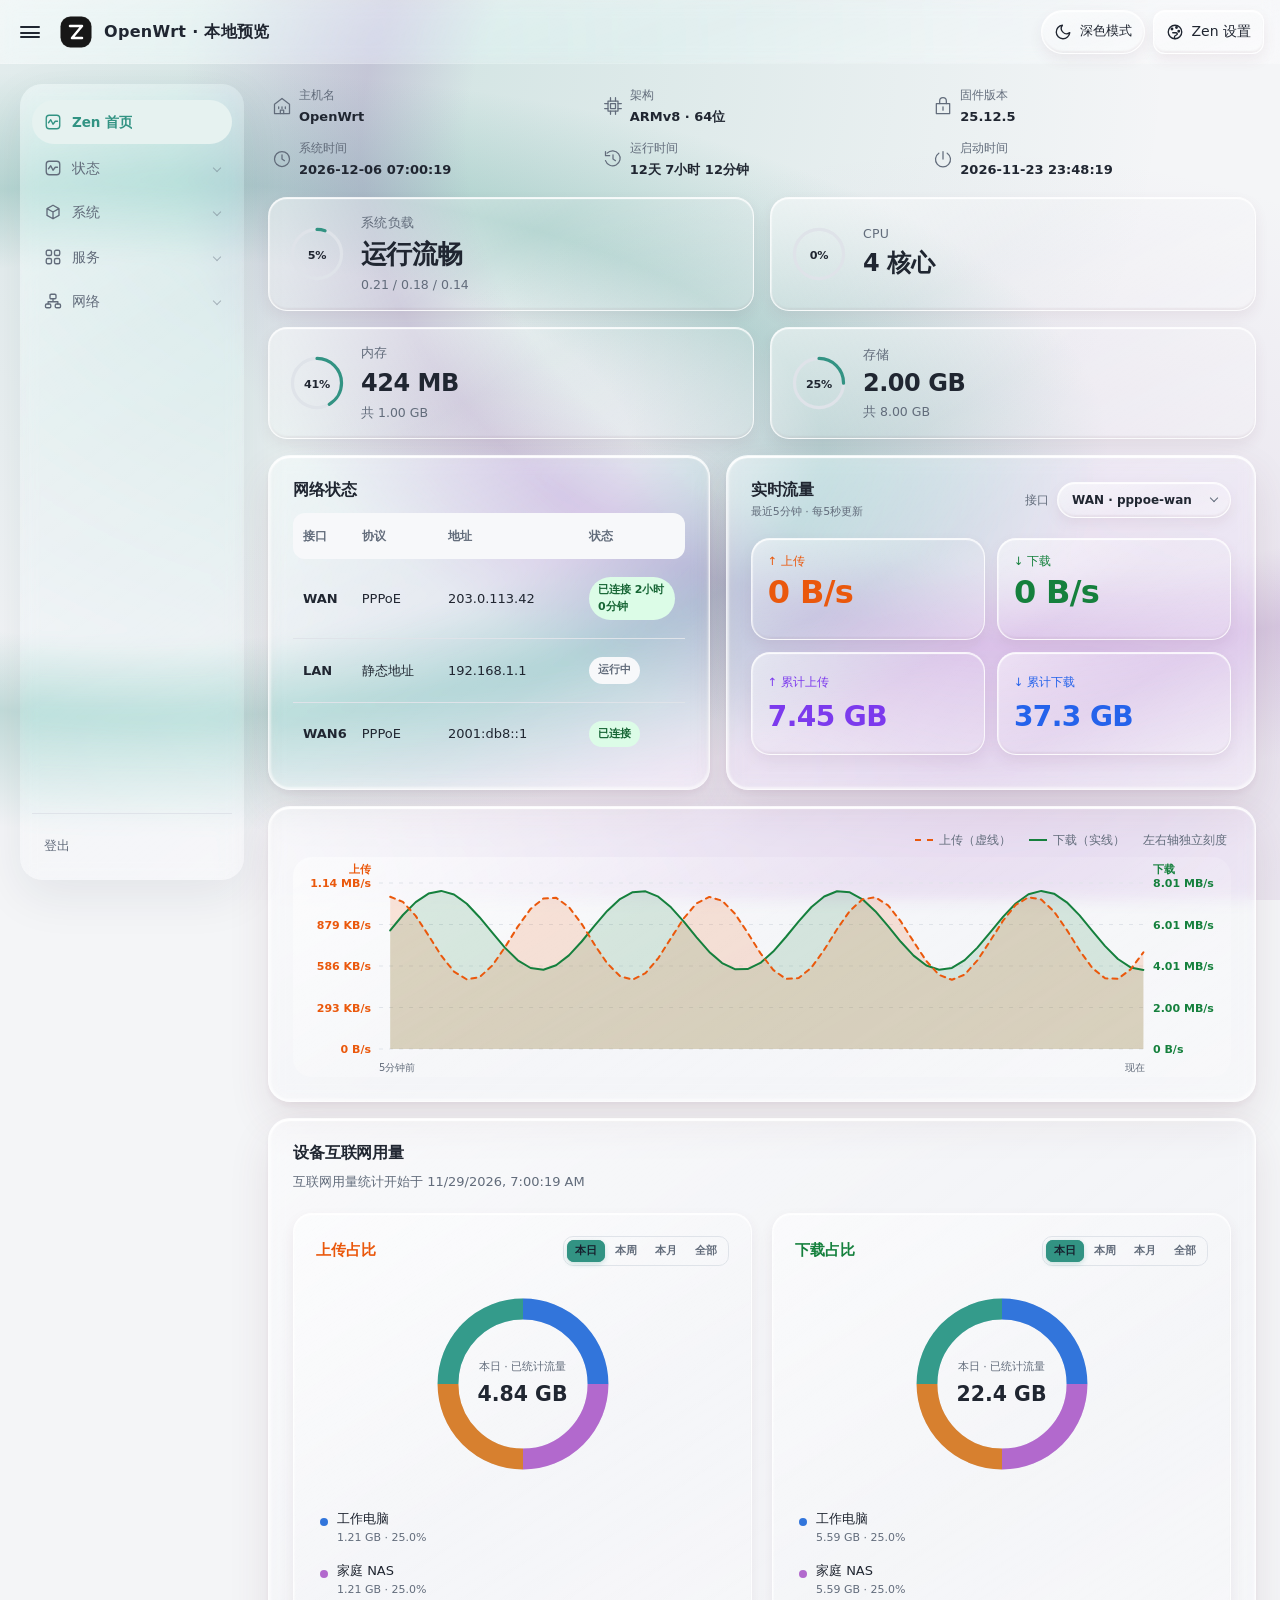
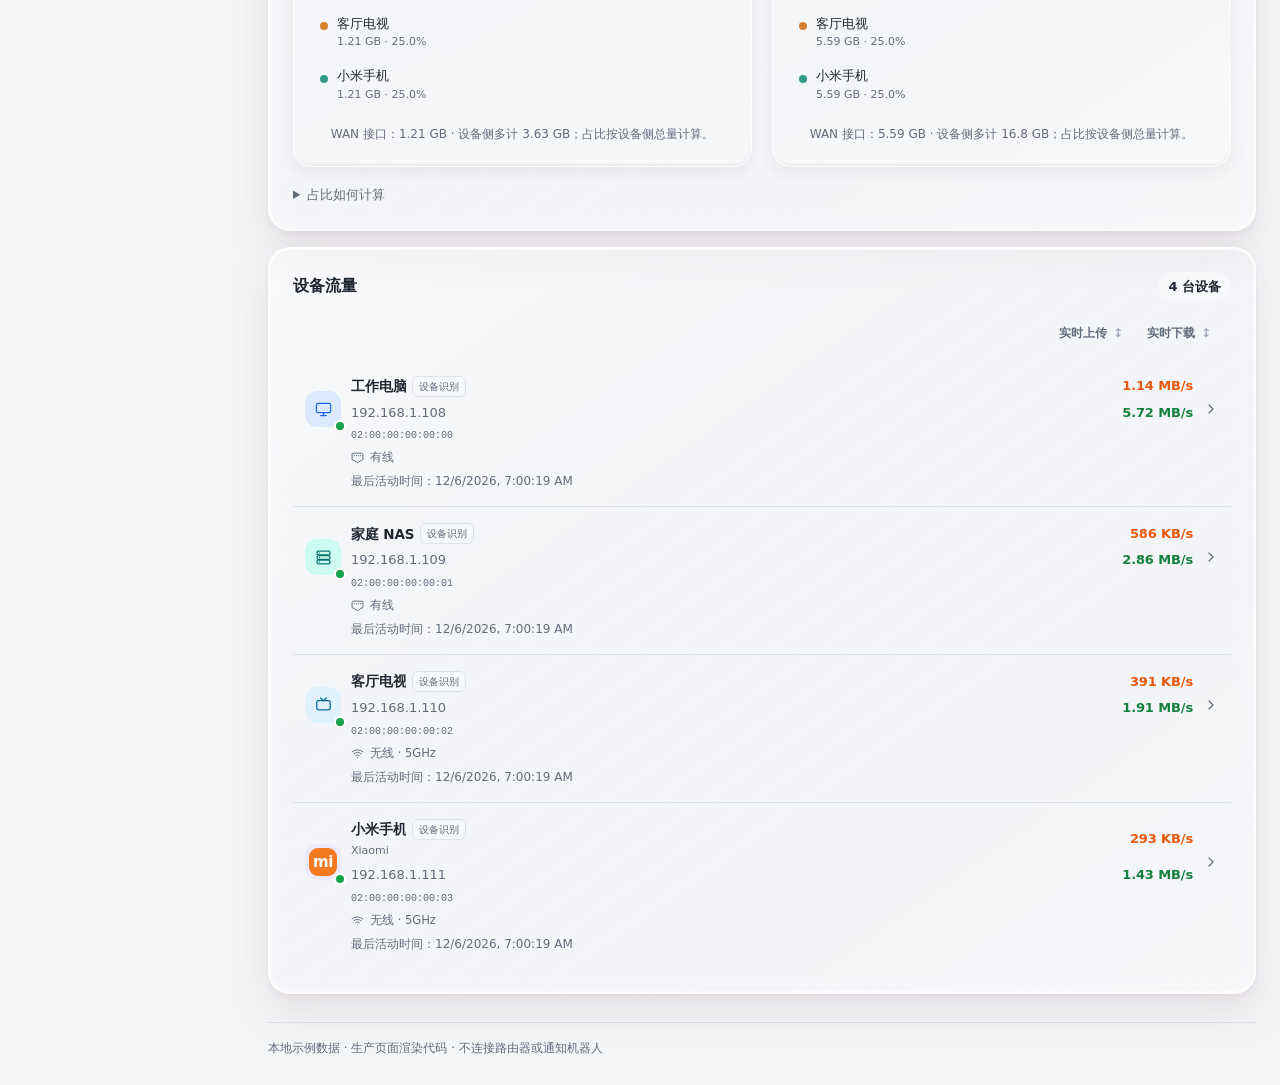
==== commit 76233045: "Release v0.2.1 with device timelines and dual-target OpenWrt 25 packages" ====
--- a/dev-preview/runtime.html
+++ b/dev-preview/runtime.html
@@ -30,7 +30,7 @@
  <div class="main"><div class="loading" style="visibility:hidden"></div>
   <div class="main-left" id="mainmenu"><div class="sidebar-footer"><a class="logout" href="?page=login">登出</a></div></div>
   <div class="main-right"><div class="modemenu-buttons" style="display:none"><ul id="modemenu"></ul></div><div class="darkMask"></div>
-   <div id="maincontent"><div class="container"><div id="tabmenu" hidden></div><div id="view"></div></div></div>
+   <div id="maincontent"><div class="container"><div id="tabmenu" style="display:none"></div><div id="view"></div></div></div>
    <footer>本地示例数据 · 生产页面渲染代码 · 不连接路由器或通知机器人</footer>
   </div>
  </div>
--- a/luci-theme-zen/htdocs/luci-static/zen/cascade.css
+++ b/luci-theme-zen/htdocs/luci-static/zen/cascade.css
@@ -28,6 +28,8 @@
 	--connected-bg: #dcfce7;
 	--connected-text: #166534;
 	--ul: #ea580c;
+	--total-ul: #7c3aed;
+	--total-dl: #2563eb;
 	--gauge: #2563eb;
 	--gauge-warn: #d97706;
 	--gauge-danger: #dc2626;
@@ -94,6 +96,8 @@
 	--connected-bg: #143524;
 	--connected-text: #86efac;
 	--ul: #fb923c;
+	--total-ul: #c4b5fd;
+	--total-dl: #93c5fd;
 	--gauge: #60a5fa;
 	--gauge-warn: #fbbf24;
 	--gauge-danger: #f87171;
@@ -2572,7 +2576,7 @@
 .zen-dash-dev-detail {
 	grid-column: 1 / -1;
 	display: none;
-	padding: 2px 4px 10px 48px;
+	padding: 12px;
 }
 
 .zen-dash-dev-row.open .zen-dash-dev-detail { display: block; }
@@ -2653,6 +2657,8 @@
 }
 
 .zen-dash-dev-id { min-width: 0; }
+.zen-dash-dev-name-line { display: flex; align-items: center; gap: 6px; min-width: 0; }
+.zen-dash-dev-name-line .zen-dash-dev-name { min-width: 0; }
 
 .zen-dash-dev-name {
 	display: block;
@@ -2916,6 +2922,23 @@
 .zen-dash-svg .line.tx { stroke-dasharray: 5 5; }
 .zen-dash-ov-dot.down { background: transparent; border: 1.5px solid var(--text-muted); }
 .zen-dash-dev-icon { width: 36px; height: 36px; border-radius: 12px; color: var(--text); }
+.zen-dash-dev-icon[data-device-type="phone"], .zen-dash-dev-icon[data-device-type="tablet"] { color: #7c3aed; background: #ede9fe; }
+.zen-dash-dev-icon[data-device-type="unknown"] { color: #64748b; }
+.zen-dash-dev-icon[data-device-type="desktop"], .zen-dash-dev-icon[data-device-type="laptop"] { color: #2563eb; background: #dbeafe; }
+.zen-dash-dev-icon[data-device-type="nas"] { color: #0f766e; background: #ccfbf1; }
+.zen-dash-dev-icon[data-device-type="iot"] { color: #c2410c; background: #ffedd5; }
+.zen-dash-dev-icon[data-device-type="tv"], .zen-dash-dev-icon[data-device-type="router"] { color: #0369a1; background: #e0f2fe; }
+.zen-device-brand { display: flex; align-items: center; justify-content: center; width: 28px; height: 28px; border-radius: 9px; background: var(--device-brand-color); color: #fff; font-size: 15px; font-weight: 800; line-height: 1; letter-spacing: -.5px; }
+.zen-device-brand[style*="#e7b900"] { color: #171717; }
+.zen-dash-dev-model { display: block; margin-top: 3px; font-size: 11px; font-weight: 500; color: var(--text-secondary); overflow: hidden; text-overflow: ellipsis; white-space: nowrap; }
+.zen-dash-dev-model[hidden] { display: none; }
+.zen-dash-identity-edit { flex: none; margin: 0; padding: 2px 6px; font-size: 10px; line-height: 1.5; white-space: nowrap; border: 1px solid var(--line); border-radius: 6px; background: var(--bg-nested); color: var(--text-secondary); cursor: pointer; }
+.zen-dash-identity-edit:hover { color: var(--text); border-color: var(--text-secondary); }
+.zen-dash-identity-edit:focus-visible { outline: 2px solid var(--accent); outline-offset: 2px; }
+.zen-identity-form { display: grid; gap: 12px; }
+.zen-identity-form label { display: grid; gap: 6px; }
+.zen-identity-form :is(select,input) { width: 100%; min-width: 0; }
+.zen-identity-error { color: var(--ul); }
 .zen-dash-dev-row { border-radius: 12px; }
 .zen-dash-dev-row:focus-visible { outline: 2px solid var(--accent); outline-offset: 2px; }
 .zen-dash-dev-row:active { background: var(--bg-nested); }
@@ -2990,15 +3013,17 @@
 .zen-dash-dev-columns .zen-dash-dev-mac { font-family: var(--font); background: none; padding: 0; }
 .zen-dash-dev-rates { display: flex; flex-direction: column; gap: 4px; min-width: 0; }
 .zen-dash-dev-rates .zen-dash-dev-rate { text-align: left; font-size: 13px; white-space: nowrap; }
-.zen-dash-dev-detail { padding-left: 48px; }
 .zen-dash-dev-last { color: var(--text-muted); font-size: 12px; font-variant-numeric: tabular-nums; white-space: nowrap; }
-.zen-dash-dev-row > .zen-dash-dev-rate { display: grid; grid-template-columns: 12px minmax(0, 1fr); gap: 8px; font-size: 13px; min-width: 0; white-space: nowrap; }
-.zen-dash-dev-sort { display: flex; align-items: center; justify-content: space-between; gap: 6px; padding: 0; border: 0; background: transparent; color: inherit; font: inherit; cursor: pointer; text-align: left; }
-.zen-dash-dev-sort[aria-pressed="true"] { color: var(--text); }
+.zen-dash-dev-row > .zen-dash-dev-rate { display: block; text-align: left; font-size: 13px; min-width: 0; white-space: nowrap; }
+.zen-dash-dev-row > .zen-dash-dev-rate .zen-dash-dev-rate-value { text-align: inherit; }
+.zen-dash-dev-sort { display: inline-flex; align-items: center; justify-content: flex-start; gap: 6px; width: fit-content; max-width: 100%; min-height: 36px; margin-left: -8px; padding: 6px 8px; border: 0; border-radius: 8px; background: transparent; box-shadow: none; color: inherit; font: inherit; line-height: 1.3; white-space: nowrap; cursor: pointer; text-align: left; }
+.zen-dash-dev-sort:hover, .zen-dash-dev-sort[aria-pressed="true"] { color: var(--accent-strong); background: var(--accent-soft); }
+.zen-dash-dev-sort .zen-sort-arrow { flex-shrink: 0; opacity: .55; }
+.zen-dash-dev-sort[aria-pressed="true"] .zen-sort-arrow { opacity: 1; }
 .zen-dash-dev-sort:focus-visible { outline: 2px solid var(--accent); outline-offset: 4px; border-radius: 4px; }
 .zen-dash-dev-detail-grid { grid-template-columns: repeat(auto-fit, minmax(min(100%, 180px), 1fr)); }
 @container (max-width: 1120px) {
-	.zen-dash-dev-columns { display: flex; gap: 24px; }
+	.zen-dash-dev-columns { display: flex; justify-content: flex-end; flex-wrap: wrap; gap: 8px 16px; padding: 4px 12px; background: transparent; margin: 10px 0 4px; }
 	.zen-dash-dev-columns > span { display: none; }
 	.zen-dash-dev-row { grid-template-columns: 36px minmax(0, 1fr) auto 16px; gap: 6px 10px; }
 	.zen-dash-dev-icon { grid-column: 1; grid-row: 1 / 4; }
@@ -3008,11 +3033,12 @@
 	.zen-dash-dev-ip, .zen-dash-dev-mac { min-width: 0; max-width: 100%; overflow: hidden; text-overflow: ellipsis; }
 	.zen-dash-dev-upload { grid-column: 3; grid-row: 1; }
 	.zen-dash-dev-download { grid-column: 3; grid-row: 2; }
+	.zen-dash-dev-row > .zen-dash-dev-rate { text-align: right; }
 	.zen-dash-dev-chev { grid-column: 4; grid-row: 1 / 4; }
 	.zen-dash-dev-row .zen-dash-dev-conn { display: flex; grid-column: 2 / 4; grid-row: 4; }
 	.zen-dash-dev-last { grid-column: 2 / 4; grid-row: 5; white-space: normal; overflow-wrap: anywhere; }
 	.zen-dash-dev-last::before { content: attr(data-label) '：'; }
-	.zen-dash-dev-detail { grid-row: 6; padding-left: 0; }
+	.zen-dash-dev-detail { grid-row: 6; }
 }
 
 /* Uptime uses the same tonal surface; layout follows available dashboard width. */
@@ -3120,7 +3146,6 @@
 .zen-dash-device-history svg { display: block; width: 100%; height: auto; user-select: none; }
 .zen-dash-device-history text { font-size: 11px; fill: var(--text-muted); }
 .zen-dash-device-history .history-grid { stroke: var(--line-strong); stroke-dasharray: 3 4; }
-.zen-dash-history-readout { margin: 4px 0 0; color: var(--text-secondary); font-variant-numeric: tabular-nums; }
 .zen-dash-history-legend .dl .swatch, .zen-dash-history-legend .ul .swatch { width: 8px; height: 8px; border: 0; background: var(--dl); }
 .zen-dash-history-legend .ul .swatch { background: var(--ul); }
 .zen-dash-disk-dialog { max-width: min(420px, calc(100vw - 32px)); padding: 24px; border: 1px solid var(--line); border-radius: 20px; background: var(--bg-panel); color: var(--text); }
@@ -3170,8 +3195,8 @@
  .zen-dash-trend .zen-dash-chart { height: 200px; min-height: 200px; }
 }
 
-.zen-dash-traffic-stats .zen-dash-stat.total-tx .k, .zen-dash-traffic-stats .zen-dash-stat.total-tx .v { color: var(--ul); }
-.zen-dash-traffic-stats .zen-dash-stat.total-rx .k, .zen-dash-traffic-stats .zen-dash-stat.total-rx .v { color: var(--dl); }
+.zen-dash-traffic-stats .zen-dash-stat.total-tx .k, .zen-dash-traffic-stats .zen-dash-stat.total-tx .v { color: var(--total-ul); }
+.zen-dash-traffic-stats .zen-dash-stat.total-rx .k, .zen-dash-traffic-stats .zen-dash-stat.total-rx .v { color: var(--total-dl); }
 
 .zen-dash-device-history svg { height: 180px; }
 .zen-dash-device-history .history-bar.dl { fill: var(--dl); stroke: none; }
@@ -3183,8 +3208,16 @@
 .zen-share-description { margin: 0 0 20px; }
 .zen-share-grid { display: grid; grid-template-columns: repeat(2, minmax(0, 1fr)); gap: 20px; }
 .zen-share-grid[hidden], .zen-share-more[hidden] { display: none; }
-.zen-share-card { min-width: 0; padding: 22px; border-radius: 24px; background: var(--bg-nested); }
+.zen-share-card { display: flex; flex-direction: column; min-width: 0; padding: 22px; border-radius: 24px; background: var(--bg-nested); }
 .zen-share-card h4 { margin: 0 0 18px; font-size: 15px; font-weight: 650; }
+.zen-share-head { display: flex; align-items: center; justify-content: space-between; gap: 10px; flex-wrap: wrap; margin-bottom: 18px; }
+.zen-share-head h4 { margin: 0; }
+.zen-share-periods { display: flex; gap: 2px; padding: 3px; border: 1px solid var(--line); border-radius: 10px; }
+.zen-share-periods button { border: 0; background: transparent; border-radius: 7px; padding: 4px 8px; font-size: 11px; font-weight: 600; color: var(--text-secondary); cursor: pointer; white-space: nowrap; }
+.zen-share-periods button[aria-pressed="true"] { background: var(--accent); color: var(--on-accent, #fff); box-shadow: inset 0 0 0 1px var(--accent), 0 2px 5px color-mix(in srgb, var(--accent) 24%, transparent); }
+@media (hover: hover) { .zen-share-periods button:not([aria-pressed="true"]):hover { background: var(--accent-soft); color: var(--accent); } }
+.zen-share-periods button:active { box-shadow: inset 0 0 0 2px var(--accent); }
+.zen-share-periods button:focus-visible { outline: 2px solid var(--accent); outline-offset: 2px; }
 .zen-share-card.upload h4 { color: var(--ul); }
 .zen-share-card.download h4 { color: var(--dl); }
 .zen-share-content { display: grid; grid-template-columns: minmax(0, 1fr); align-items: center; gap: 20px; }
@@ -3209,8 +3242,9 @@
 .zen-share-name { font-size: 13px; overflow: hidden; text-overflow: ellipsis; white-space: nowrap; }
 .zen-share-amount { grid-column: 2; color: var(--text-secondary); font-size: 11px; font-variant-numeric: tabular-nums; }
 .zen-share-empty, .zen-share-note { color: var(--text-secondary); font-size: 12px; line-height: 1.6; }
-.zen-share-note { margin: 16px 0 0; }
-.zen-share-more { margin-top: 12px; border: 1px solid var(--line); border-radius: 999px; padding: 5px 12px; background: transparent; color: var(--text); font: inherit; font-size: 12px; cursor: pointer; }
+.zen-share-footer { display: flex; flex-direction: column; align-items: center; gap: 12px; margin-top: auto; padding-top: 16px; text-align: center; }
+.zen-share-note { margin: 0; text-align: center; }
+.zen-share-more { margin: 0; min-height: 36px; border: 1px solid var(--line); border-radius: 999px; padding: 5px 12px; background: transparent; color: var(--text); font: inherit; font-size: 12px; cursor: pointer; }
 .zen-share-help { margin-top: 18px; }
 .zen-share-help summary { cursor: pointer; }
 .zen-share-help p { margin: 8px 0; }
@@ -3234,19 +3268,22 @@
 .zen-update-note { color: var(--text-secondary); font-size: 12px; line-height: 1.6; }
 .zen-update-actions { display: flex; flex-wrap: wrap; gap: 10px; align-items: center; }
 .zen-update-actions .btn { min-height: 44px; white-space: normal; }
-.zen-version-grid { display: grid; grid-template-columns: repeat(3, minmax(0, 1fr)); gap: 10px; }
-.zen-version-item { display: flex; flex-direction: column; gap: 8px; padding: 14px; background: var(--bg-nested); min-width: 0; border-radius: var(--radius-sm); border: 1px solid var(--line); }
-.zen-version-item > span { font-size: 12px; color: var(--text-secondary); }
-.zen-version-item strong { font-size: 13px; font-weight: 600; overflow-wrap: anywhere; }
-.zen-update-results { display: grid; grid-template-columns: repeat(2, minmax(0, 1fr)); gap: 12px; margin: 18px 0; font-size: 13px; }
-.zen-update-result { padding: 16px; border: 1px solid var(--line); border-radius: var(--radius-sm); min-width: 0; overflow-wrap: anywhere; }
-.zen-update-results > .zen-update-note { grid-column: 1 / -1; }
-.zen-update-file { margin: 12px 0; }
+.zen-version-grid { display: grid; grid-template-columns: minmax(0, 1fr); border-top: 1px solid var(--line); }
+.zen-version-item { display: grid; grid-template-columns: minmax(140px, .35fr) minmax(0, 1fr); align-items: center; gap: 20px; padding: 18px 0; min-width: 0; border-bottom: 1px solid var(--line); }
+.zen-version-label { display: flex; flex-direction: column; gap: 6px; min-width: 0; }
+.zen-version-label > span { font-size: 13px; color: var(--text-secondary); }
+.zen-version-item strong { font-size: 14px; font-weight: 600; overflow-wrap: anywhere; }
+.zen-version-status { min-width: 0; }
+.zen-update-results { margin: 16px 0; font-size: 13px; }
+.zen-update-result { display: flex; flex-wrap: wrap; align-items: center; gap: 8px 16px; min-width: 0; font-size: 13px; overflow-wrap: anywhere; }
+.zen-update-result p { margin: 0; }
+.zen-update-result > .zen-update-note { flex-basis: 100%; }
+.zen-update-result .btn { min-height: 44px; }
+.zen-update-file { flex-basis: 100%; color: var(--text-secondary); font-size: 12px; }
 .zen-update-file summary { cursor: pointer; padding: 8px 0; }
 .zen-update-file code { display: block; margin-top: 8px; font-size: 11px; overflow-wrap: anywhere; white-space: normal; }
 @media (max-width: 768px) {
  .zen-updates { padding: 16px; }
  .zen-update-heading { flex-direction: column; }
- .zen-version-grid { grid-template-columns: repeat(2, minmax(0, 1fr)); }
- .zen-update-results { grid-template-columns: minmax(0, 1fr); }
-}
+ .zen-version-item { grid-template-columns: minmax(0, 1fr); gap: 10px; padding: 16px 0; }
+}
--- a/luci-theme-zen/htdocs/luci-static/zen/mobile.css
+++ b/luci-theme-zen/htdocs/luci-static/zen/mobile.css
@@ -244,5 +244,5 @@
 	.zen-dash-dev-ip, .zen-dash-dev-mac { min-width: 0; max-width: 100%; overflow: hidden; text-overflow: ellipsis; }
 	.zen-dash-dev-rates { grid-column: 3; grid-row: 1 / 4; }
 	.zen-dash-dev-chev { grid-column: 4; grid-row: 1 / 4; }
-	.zen-dash-dev-detail { grid-row: 4; padding-left: 0; }
+	.zen-dash-dev-detail { grid-row: 6; padding-left: 12px; padding-right: 12px; }
 }
--- a/luci-theme-zen/htdocs/luci-static/zen/appearance.css
+++ b/luci-theme-zen/htdocs/luci-static/zen/appearance.css
@@ -162,6 +162,7 @@
 .appearance-dialog, .appearance-dialog * { box-sizing: border-box; }
 .appearance-trigger, .appearance-content header .icon { display: grid; place-items: center; width: 40px; height: 40px; flex: 0 0 40px; padding: 0; border: 1px solid var(--line); border-radius: 12px; color: var(--text); background: var(--surface); cursor: pointer; }
 .appearance-content fieldset button { cursor: pointer; font-family: inherit; }
+.zen-appearance-host [hidden] { display: none !important; }
 .appearance-dialog :is(button,a):focus-visible, .appearance-trigger:focus-visible { outline: 3px solid color-mix(in srgb,var(--accent) 40%,transparent); outline-offset: 3px; }
 
 /* Sculpted glass: directional reflections, clear edges, and separate depth weights. */
@@ -194,4 +195,4 @@
   [data-material="glass"] { --material-fill: var(--surface); --material-inner: var(--surface-soft); --material-control: var(--surface-strong); --material-edge: var(--line); --material-blur: none; }
   [data-material="glass"] :is(.appearance-dialog,.appearance-sidebar) { background: var(--surface); backdrop-filter: none; }
   [data-material="glass"] body { background: var(--bg); }
-}+}
--- a/luci-theme-zen/htdocs/luci-static/zen/appearance-zen.css
+++ b/luci-theme-zen/htdocs/luci-static/zen/appearance-zen.css
@@ -70,14 +70,14 @@
 :root[data-material] .zen-login-card .cbi-section { background: transparent; border: 0; padding: 0; border-radius: 0; box-shadow: none; backdrop-filter: none; }
 
 /* Small surfaces retain a distinct, lighter material weight. No blur on every row. */
-:root[data-material] :is(.zen-dash-card, .zen-dash-stat, .zen-dash-dev-detail, .zen-share-card, .zen-tf-sum-item, .zen-tf-detail, .zen-rt-summary > div, .zen-notify-rule, .zen-appearance-sample, .zen-version-item) {
+:root[data-material] :is(.zen-dash-card, .zen-dash-stat, .zen-dash-dev-detail, .zen-share-card, .zen-tf-sum-item, .zen-tf-detail, .zen-rt-summary > div, .zen-notify-rule, .zen-appearance-sample) {
 	background: var(--material-inner);
 	border: 1px solid var(--material-edge);
 	border-radius: max(8px, calc(var(--material-radius) - 3px));
 	box-shadow: var(--material-control-shadow);
 }
 :root[data-material] :is(.zen-dash-chart, .zen-traffic-page .zen-rt-chart, .zen-traffic-page .zen-tf-chart-svg) { background: var(--material-inner); border-radius: max(8px, calc(var(--material-radius) - 3px)); }
-:root[data-material] :is(.zen-login-theme, .zen-login-reveal, .theme-toggle, .zen-appearance-trigger, .zen-dash-dev-more, .zen-dash-dev-sort, .zen-traffic-page .zen-tf-expand, .zen-traffic-page .zen-tf-tabs, .zen-traffic-page select, .zen-traffic-page input:not([type="checkbox"]):not([type="radio"]), .zen-login-card input:not([type="hidden"]):not([type="checkbox"]):not([type="radio"]), .zen-appearance-host .appearance-control) {
+:root[data-material] :is(.zen-login-theme, .zen-login-reveal, .theme-toggle, .zen-appearance-trigger, .zen-dash-dev-more, .zen-traffic-page .zen-tf-expand, .zen-traffic-page .zen-tf-tabs, .zen-traffic-page select, .zen-traffic-page input:not([type="checkbox"]):not([type="radio"]), .zen-login-card input:not([type="hidden"]):not([type="checkbox"]):not([type="radio"]), .zen-appearance-host .appearance-control) {
 	background: var(--material-control);
 	border: 1px solid var(--material-edge);
 	box-shadow: var(--material-control-shadow);
@@ -165,12 +165,12 @@
  :root[data-layout="top"] .main { display: block; }
  :root[data-layout="top"] body:not(.zen-login-page) > header .showSide { display: none; }
  :root[data-layout="top"] .main-left, :root[data-layout="top"] body.sidebar-collapsed .main-left {
-  position: sticky; top: calc(var(--header-h) + 8px); left: auto; width: auto; height: auto;
-  margin: 16px 24px 0; padding: 8px; border: 1px solid var(--material-edge);
+  position: static; top: auto; left: auto; width: auto; height: auto; min-width: 0; flex: 1 1 auto;
+  margin: 0; padding: 0; border: 0; background: transparent; backdrop-filter: none; -webkit-backdrop-filter: none;
   border-radius: var(--material-radius); display: flex; flex-direction: row; align-items: center; gap: 8px;
-  overflow: visible; pointer-events: auto; transition: none; box-shadow: var(--shadow-card);
+  overflow: visible; pointer-events: auto; transition: none; box-shadow: none;
  }
- :root[data-layout="top"] .main-left .nav { display: flex; align-items: center; flex-wrap: wrap; gap: 4px; overflow: visible; }
+ :root[data-layout="top"] .main-left .nav { display: flex; flex: 1; align-items: center; justify-content: center; flex-wrap: nowrap; gap: 4px; overflow: visible; margin: 0; padding: 0; }
  :root[data-layout="top"] .main-left .nav > li { position: relative; flex: 0 0 auto; }
  :root[data-layout="top"] .main-left .nav > li > a { margin: 0; gap: 8px; }
  :root[data-layout="top"] .main-left .menu::after { margin-left: 4px; transform: rotate(45deg); }
@@ -187,6 +187,18 @@
  :root[data-layout="top"] .sidebar-footer { width: auto; margin: 0; padding: 0; border: 0; }
  :root[data-layout="top"] .sidebar-footer:empty { display: none; }
  :root[data-layout="top"] #maincontent, :root[data-layout="top"] #maincontent > .container { max-width: none; }
+ :root[data-layout="top"] body > header .brand { max-width: 160px; flex-shrink: 1; }
+ :root[data-layout="top"] body > header #indicators { margin-left: 0; flex-wrap: nowrap; }
+ :root[data-layout="top"] .sidebar-footer .logout { min-height: 44px; padding: 8px; white-space: nowrap; }
+}
+@media (min-width: 769px) and (max-width: 1200px) {
+ :root[data-layout="top"] body > header .zen-mode-toggle, :root[data-layout="top"] body > header .zen-appearance-trigger { width: 44px; height: 44px; padding: 0; justify-content: center; }
+ :root[data-layout="top"] body > header :is(.zen-mode-label, .zen-appearance-label) { display: none; }
+}
+@media (min-width: 769px) and (max-width: 1000px) {
+ :root[data-layout="top"] .main-left .nav > li > a { min-width: 44px; min-height: 44px; justify-content: center; padding: 8px; gap: 4px; }
+ :root[data-layout="top"] .main-left .nav > li > a > .zen-menu-label { display: none; }
+ :root[data-layout="top"] body > header .container { gap: 8px; }
 }
 @media (max-width: 768px) {
  body > header .container { gap: 8px; }
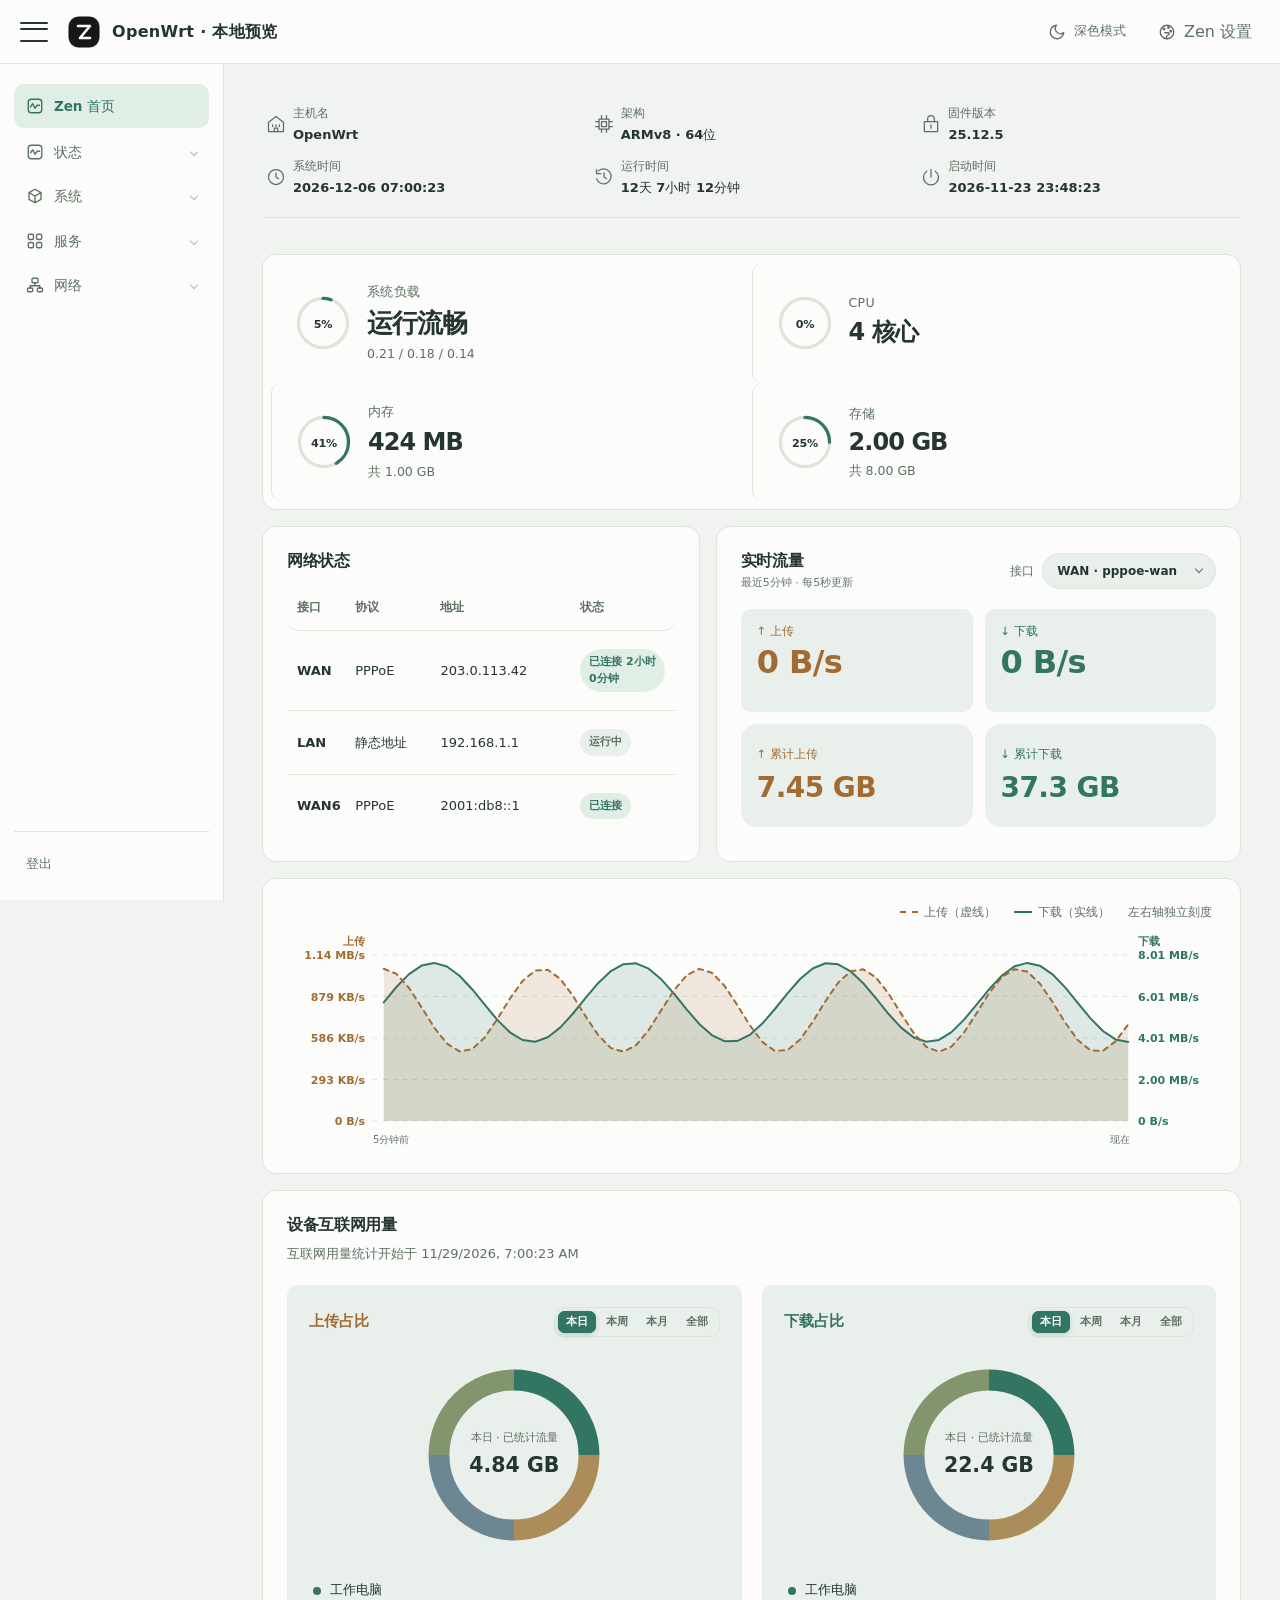
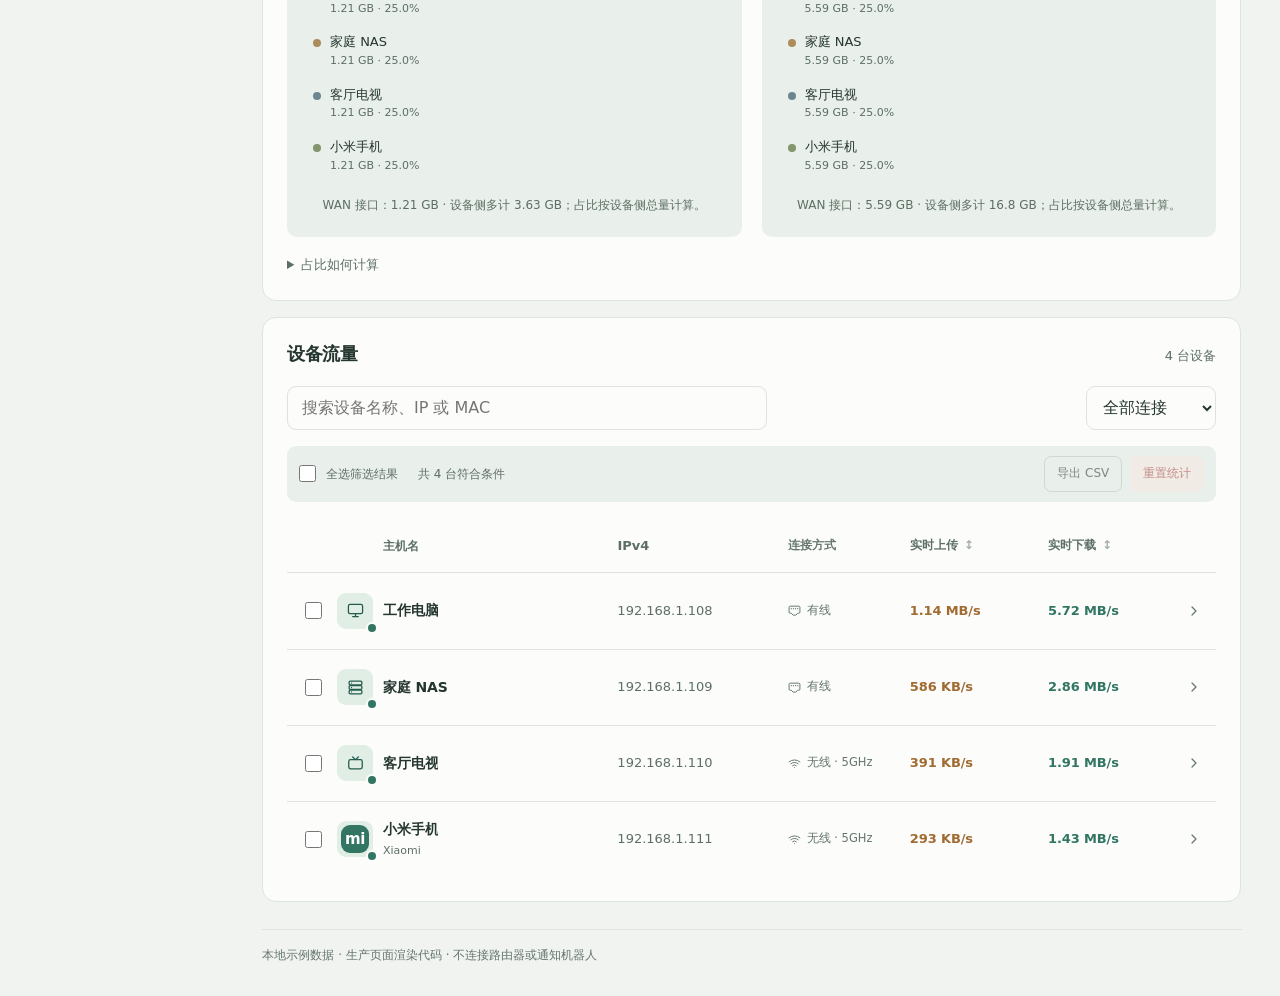
==== commit 92df4719: "Release theme 0.2.2-r3 with Mist design and device workflows" ====
--- a/dev-preview/runtime.html
+++ b/dev-preview/runtime.html
@@ -5,13 +5,12 @@
 <head>
  <meta charset="utf-8"><meta name="viewport" content="width=device-width, initial-scale=1">
  <title>Zen · 本地页面验收</title>
- <script src="../luci-theme-zen/htdocs/luci-static/zen/appearance.js"></script>
- <link rel="stylesheet" href="../luci-theme-zen/htdocs/luci-static/zen/cascade.css">
- <link rel="stylesheet" href="../luci-theme-zen/htdocs/luci-static/zen/mobile.css">
- <link rel="stylesheet" href="../luci-theme-zen/htdocs/luci-static/zen/appearance.css">
- <link rel="stylesheet" href="../luci-theme-zen/htdocs/luci-static/zen/appearance-zen.css">
- <link rel="stylesheet" href="../luci-theme-zen/htdocs/luci-static/zen/custom.css">
- <script defer src="runtime.js"></script>
+ <script src="../luci-theme-zen/htdocs/luci-static/zen/preferences.js?v=mist-2"></script>
+ <link rel="stylesheet" href="../luci-theme-zen/htdocs/luci-static/zen/cascade.css?v=mist-2">
+ <link rel="stylesheet" href="../luci-theme-zen/htdocs/luci-static/zen/mobile.css?v=mist-2">
+ <link rel="stylesheet" href="../luci-theme-zen/htdocs/luci-static/zen/theme.css?v=mist-2">
+ <link rel="stylesheet" href="../luci-theme-zen/htdocs/luci-static/zen/custom.css?v=mist-2">
+ <script defer src="runtime.js?v=mist-2"></script>
 </head>
 <body class="logged-in" data-page="preview">
  <header><div class="fill"><div class="container">
--- a/luci-theme-zen/htdocs/luci-static/zen/cascade.css
+++ b/luci-theme-zen/htdocs/luci-static/zen/cascade.css
@@ -1,6 +1,5 @@
-/* luci-theme-zen
-   Monochrome LuCI theme. Tonal surfaces, clear typography and
-   restrained feedback; selectors are LuCI. */
+/* LuCI component contracts and dashboard structure.
+   Theme colors and surface rules are defined in theme.css. */
 
 :root {
 	--bg-base: #f5f5f5;
@@ -544,7 +543,7 @@
 :root[data-theme="dark"] .theme-icon-moon,
 :root[data-darkmode="true"] .theme-icon-moon { display: none; }
 
-/* ---------- Sidebar nav（Apple HIG：填充式圆角选中态、克制 hover、150-200ms） ---------- */
+/* ---------- Sidebar navigation ---------- */
 .main-left .nav,
 .main-left ul {
 	list-style: none;
@@ -3235,9 +3234,16 @@
 .zen-share-ring [role="button"] { cursor: pointer; outline: none; }
 .zen-share-ring [role="button"]:focus-visible { stroke-width: 19; }
 .zen-share-legend { display: grid; grid-template-columns: repeat(auto-fit, minmax(min(100%, 220px), 1fr)); gap: 4px 12px; list-style: none; padding: 0; margin: 0; min-width: 0; }
-.zen-share-legend button { display: grid; grid-template-columns: 8px minmax(0, 1fr); gap: 3px 9px; width: 100%; min-height: 44px; padding: 7px 4px; border: 0; border-radius: 8px; background: transparent; color: var(--text); text-align: left; font: inherit; line-height: 1.3; cursor: pointer; }
-.zen-share-legend button:hover { background: var(--bg-card); }
-.zen-share-legend button:focus-visible { outline: 2px solid var(--gauge); outline-offset: 2px; }
+.zen-share-legend :is(button, a) { display: grid; grid-template-columns: 8px minmax(0, 1fr); gap: 3px 9px; box-sizing: border-box; width: 100%; min-height: 44px; padding: 7px 4px; border: 0; border-radius: 8px; background: transparent; color: var(--text); text-align: left; text-decoration: none; font: inherit; line-height: 1.3; cursor: pointer; }
+.zen-share-legend :is(button, a):hover { background: var(--bg-card); }
+.zen-share-legend :is(button, a):focus-visible { outline: 2px solid var(--gauge); outline-offset: 2px; }
+.zen-share-device-link:hover .zen-share-name { text-decoration: underline; text-underline-offset: 3px; }
+.zen-update-progress { margin:16px 0; padding:14px 16px; border:1px solid var(--line); border-radius:12px; background:var(--bg-card); overflow-wrap:anywhere; }
+.zen-update-progress[hidden], .zen-update-log[hidden] { display:none; }
+.zen-update-progress .zen-update-note { margin:0; }
+.zen-update-progress > button { margin-top:12px; }
+.zen-update-log { max-height:180px; max-width:100%; overflow:auto; white-space:pre-wrap; word-break:break-word; font-size:12px; margin:10px 0 0; }
+.zen-update-file > a { display:block; width:fit-content; margin-top:8px; }
 .zen-share-swatch { width: 8px; height: 8px; margin-top: 5px; border-radius: 50%; }
 .zen-share-name { font-size: 13px; overflow: hidden; text-overflow: ellipsis; white-space: nowrap; }
 .zen-share-amount { grid-column: 2; color: var(--text-secondary); font-size: 11px; font-variant-numeric: tabular-nums; }
--- a/luci-theme-zen/htdocs/luci-static/zen/theme.css
+++ b/luci-theme-zen/htdocs/luci-static/zen/theme.css
@@ -0,0 +1,174 @@
+/* Zen / Mist. A native LuCI theme: fog surfaces, graphite type, quiet jade.
+ * All colors and component rules are owned here, with no material library. */
+:root {
+	--bg-base: #f0f3f0; --bg-panel: #fcfdfb; --bg-nested: #e9efea; --bg-input: #f5f7f3;
+	--text: #25352f; --text-secondary: #5d6f65; --text-muted: #64766c;
+	--line: #dce4dc; --line-strong: #b9c9bd;
+	--accent: #327563; --accent-strong: #235c4d; --on-accent: #ffffff; --accent-soft: #e0eee6; --accent-press: #255e4e;
+	--danger: #a63d38; --danger-soft: #f8e8e4; --ok: #327563; --ok-soft: #e0eee6;
+	--warn: #936429; --warn-soft: #f6eddb; --info: #3e6b83; --info-soft: #e5edf1;
+	--dl: #327563; --ul: #a16b31; --total-dl: #327563; --total-ul: #a16b31;
+	--gauge: #327563; --gauge-warn: #936429; --gauge-danger: #a63d38; --status-online: #327563;
+	--connected-bg: var(--ok-soft); --connected-text: var(--ok);
+	--shadow: none; --shadow-sm: none; --shadow-glow: none;
+	--radius: 14px; --radius-sm: 8px; --body-grad: var(--bg-base); --grad-accent: var(--accent);
+	--chart-bg: var(--bg-panel); --aside-bg: var(--bg-panel); --header-bg: var(--bg-panel);
+	--nav-active-text: var(--accent-strong); --nav-active-bg: var(--accent-soft); --nav-active-border: var(--accent);
+	--nav-hover-border: var(--line); --btn-bg: var(--bg-nested); --btn-hover-text: var(--text);
+	--th-grad: var(--bg-nested); --row-even: transparent; --row-hover: var(--accent-soft);
+	--modal-mask: #15281e55; --modal-grad: var(--bg-panel); --modal-shadow: 0 20px 64px #15281e20;
+	--input-border: var(--line-strong); --input-focus-border: var(--accent); --input-focus-bg: var(--bg-panel);
+	--focus-ring: #32756330; --label-color: var(--text-secondary); --scroll-thumb: #b9c9bd;
+	--primary: var(--accent); --border: var(--line);
+}
+:root[data-theme="dark"] {
+	--bg-base: #131c18; --bg-panel: #1c2721; --bg-nested: #24322a; --bg-input: #18221c;
+	--text: #e7eee6; --text-secondary: #b2c2b5; --text-muted: #a2b5a7;
+	--line: #33463a; --line-strong: #526a58;
+	--accent: #a0d4b4; --accent-strong: #bce4cb; --on-accent: #15271d; --accent-soft: #2b4234; --accent-press: #bce4cb;
+	--danger: #f0b1a5; --danger-soft: #462b28; --ok: #a0d4b4; --ok-soft: #2b4234;
+	--warn: #e0bd80; --warn-soft: #423a27; --info: #a8c7d4; --info-soft: #2b3d45;
+	--dl: #a0d4b4; --ul: #e0bd80; --total-dl: #a0d4b4; --total-ul: #e0bd80;
+	--gauge: #a0d4b4; --gauge-warn: #e0bd80; --gauge-danger: #f0b1a5; --status-online: #a0d4b4;
+	--focus-ring: #a0d4b43d; --modal-mask: #07110bc0; --modal-shadow: 0 20px 64px #020a0570; --scroll-thumb: #526a58;
+}
+body { background: var(--bg-base); color: var(--text); }
+body > header { background: var(--bg-panel); border-bottom: 1px solid var(--line); backdrop-filter: none; -webkit-backdrop-filter: none; }
+.main-left { background: var(--bg-panel); backdrop-filter: none; -webkit-backdrop-filter: none; }
+.zen-dash-panel, .cbi-section, .panel, .zen-login-card, .zen-updates { background: var(--bg-panel); border: 1px solid var(--line); box-shadow: none; border-radius: var(--radius); }
+.zen-dash-card { background: var(--bg-panel); border: 0; box-shadow: none; border-radius: 10px; }
+.zen-dash-gauges { padding: 8px; border: 1px solid var(--line); background: var(--bg-panel); border-radius: var(--radius); gap: 0; }
+.zen-dash-gauges .zen-dash-card + .zen-dash-card { border-left: 1px solid var(--line); }
+.zen-dash-gauges .zen-dash-card { padding: 20px; }
+.zen-dash-ring .track { stroke: var(--bg-nested); }
+.zen-dash-panel h3 { color: var(--text); }
+.zen-dash-stat, .zen-share-card { background: var(--bg-nested); border: 0; box-shadow: none; border-radius: 10px; }
+.zen-dash-network-table thead th, .zen-dash-dev-columns { background: transparent; }
+.zen-dash-network-table thead th { border-bottom: 1px solid var(--line); }
+.zen-dash-devices .zen-dash-dev-icon[data-device-type] { color: var(--accent-strong); background: var(--accent-soft); border-radius: 9px; }
+.zen-dash-devices .zen-device-brand { background: var(--accent); color: var(--on-accent); }
+.zen-dash-strip { padding: 12px 4px 20px; border-bottom: 1px solid var(--line); margin-bottom: 20px; }
+.zen-dash-strip strong { font-weight: 550; }
+.zen-dash-label, .zen-dash-dev-count { color: var(--text-secondary); }
+.zen-dash-value { letter-spacing: -.04em; }
+.zen-dash-chart { background: var(--bg-panel); border: 0; border-radius: var(--radius); }
+.zen-tf-sum-item, .zen-tf-detail, .zen-notify-rule, .zen-rt-summary > div { background: var(--bg-nested); border-color: var(--line); border-radius: 10px; box-shadow: none; }
+.zen-traffic-page > .zen-tf-summary { border: 0; background: transparent; padding: 0; }
+.zen-traffic-page .zen-history-tip { background: var(--bg-panel); }
+input, select, textarea, .cbi-dropdown:not(.btn):not(.cbi-button) { background: var(--bg-input); color: var(--text); border-color: var(--input-border); border-radius: 8px; }
+.btn, .cbi-button, input[type="submit"], input[type="button"] { border-radius: 8px; }
+.cbi-button-save, .cbi-button-apply, .cbi-button-positive, .zen-login-submit, .zen-traffic-page .important { background: var(--accent); color: var(--on-accent); border-color: var(--accent); }
+.cbi-button-remove, .cbi-button-negative, .cbi-input-remove, .btn.danger { color: var(--danger); background: var(--danger-soft); border-color: var(--danger-soft); }
+.zen-login-card { border-radius: 18px; }
+.zen-login-card .cbi-section { border: 0; background: transparent; padding: 0; }
+.zen-login-card .zen-login-submit { border-radius: 9px; }
+.zen-login-mark { color: var(--on-accent); background: var(--accent); }
+.zen-login-theme, .zen-login-reveal, .theme-toggle, .zen-settings-link { border-radius: 8px; }
+.zen-header-actions { display: flex; align-items: center; gap: 8px; flex-shrink: 0; }
+.zen-appearance-trigger { display: inline-flex; align-items: center; gap: 8px; min-height: 44px; padding: 8px 12px; color: var(--text-secondary); }
+.zen-appearance-trigger svg { flex-shrink: 0; }
+body > header .brand { min-width: 0; }
+body > header .zen-mode-toggle, .zen-login-topbar .zen-mode-toggle { width: auto; min-height: 44px; padding: 8px 12px; border: 0; background: transparent; color: var(--text-secondary); }
+.zen-appearance-trigger:hover, .zen-mode-toggle:hover { background: var(--bg-nested); color: var(--text); }
+.zen-mode-toggle:focus-visible, .zen-settings-link:focus-visible { outline: 2px solid var(--accent); outline-offset: 2px; }
+
+/* Settings use a compact control column beside a preview of the same theme. */
+.zen-settings-page { max-width: 1160px; margin: 0 auto; }
+.zen-settings-page > h2 { padding: 0; margin: 0 0 24px; border: 0; font-size: 28px; font-weight: 600; letter-spacing: -.04em; }
+.zen-settings-tabs { display: flex; gap: 24px; margin-bottom: 28px; border-bottom: 1px solid var(--line); }
+.zen-settings-tabs button { padding: 12px 2px 14px; border: 0; border-bottom: 2px solid transparent; background: transparent; color: var(--text-secondary); font: inherit; font-weight: 550; cursor: pointer; min-height: 44px; }
+.zen-settings-tabs button[aria-selected="true"] { color: var(--accent-strong); border-bottom-color: var(--accent); }
+.zen-settings-tabs button:focus-visible { outline: 2px solid var(--accent); outline-offset: 4px; }
+.zen-settings-panel { min-width: 0; }
+.zen-settings-panel[hidden] { display: none !important; }
+.zen-preferences { padding: 32px; border: 1px solid var(--line); border-radius: 16px; background: var(--bg-panel); }
+.zen-pref-intro { position: static; display: block; height: auto; margin: 0 0 32px; padding: 0; background: transparent; border: 0; backdrop-filter: none; box-shadow: none; color: var(--text); }
+.zen-pref-eyebrow { display: block; font-size: 12px; font-weight: 600; color: var(--accent-strong); margin-bottom: 10px; }
+.zen-pref-intro h2 { padding: 0; border: 0; margin: 0 0 10px; font-size: clamp(24px, 2.4vw, 32px); line-height: 1.3; font-weight: 600; letter-spacing: -.04em; }
+.zen-pref-intro p { margin: 0; color: var(--text-secondary); font-size: 13px; }
+.zen-pref-grid { display: grid; grid-template-columns: minmax(0, 1.4fr) minmax(0, 1fr); gap: 40px; align-items: start; }
+.zen-pref-controls { display: grid; gap: 32px; min-width: 0; }
+.zen-pref-field { min-width: 0; padding: 0; margin: 0; border: 0; background: none; box-shadow: none; }
+.zen-pref-field legend { padding: 0; margin-bottom: 12px; font-size: 13px; font-weight: 600; color: var(--text); }
+.zen-pref-options { display: grid; gap: 8px; }
+.zen-pref-mode { grid-template-columns: repeat(3, minmax(0, 1fr)); }
+.zen-pref-choice { display: flex; align-items: center; gap: 12px; width: 100%; min-width: 0; min-height: 48px; padding: 14px; border: 1px solid var(--line); border-radius: 9px; color: var(--text-secondary); background: var(--bg-panel); font: inherit; text-align: left; cursor: pointer; transition: background .16s, border-color .16s; }
+.zen-pref-choice[aria-pressed="true"] { background: var(--accent-soft); color: var(--accent-strong); border-color: var(--accent); }
+.zen-pref-choice:hover { border-color: var(--accent); }
+.zen-pref-layout .zen-pref-choice { justify-content: flex-start; }
+.zen-pref-choice:active { transform: translateY(1px); }
+.zen-pref-choice:focus-visible, .zen-pref-retry:focus-visible, .zen-pref-close:focus-visible { outline: 2px solid var(--accent); outline-offset: 3px; }
+.zen-pref-choice strong { display: block; font-size: 13px; font-weight: 550; line-height: 1.4; }
+.zen-pref-choice small { display: block; margin-top: 5px; color: var(--text-secondary); font-size: 12px; line-height: 1.5; }
+.zen-pref-mark { display: block; flex: 0 0 15px; height: 15px; border: 1px solid var(--line-strong); border-radius: 50%; }
+.zen-pref-choice[aria-pressed="true"] .zen-pref-mark { border: 4px solid var(--accent); background: var(--bg-panel); }
+.zen-pref-mode .zen-pref-choice { justify-content: center; padding-inline: 8px; gap: 7px; }
+.zen-pref-mode .zen-pref-mark { display: none; }
+.zen-pref-preview { min-width: 0; padding: 24px; background: var(--bg-nested); border-radius: 12px; }
+.zen-pref-canvas { display: grid; grid-template-columns: 32px minmax(0, 1fr); height: 200px; margin-bottom: 24px; overflow: hidden; border: 1px solid var(--line-strong); border-radius: 8px; background: var(--bg-panel); }
+.zen-pref-mini-rail { display: grid; grid-auto-rows: 15px; gap: 16px; align-content: start; padding: 18px 8px; border-right: 1px solid var(--line); }
+.zen-pref-mini-rail i { display: block; border: 1px solid var(--line-strong); border-radius: 3px; }
+.zen-pref-mini-rail i:first-child { background: var(--accent); border-color: var(--accent); }
+.zen-pref-mini-content { display: flex; flex-direction: column; align-items: flex-start; min-width: 0; padding: 20px 14px 16px; }
+.zen-pref-mini-content b { font-size: 12px; font-weight: 600; }
+.zen-pref-mini-status { margin-top: 8px; font-size: 10px; color: var(--accent-strong); }
+.zen-pref-mini-status::before { content: ''; display: inline-block; width: 5px; height: 5px; margin-right: 5px; border-radius: 50%; background: var(--accent); }
+.zen-pref-mini-chart { display: flex; align-items: end; gap: 5px; width: 100%; flex: 1; min-height: 0; margin-top: 20px; border-bottom: 1px solid var(--line); }
+.zen-pref-mini-chart i { flex: 1; background: var(--accent); opacity: .65; border-radius: 2px 2px 0 0; }
+.zen-pref-preview > strong { font-size: 14px; font-weight: 600; }
+.zen-pref-preview > p { margin: 8px 0 0; font-size: 12px; color: var(--text-secondary); line-height: 1.6; }
+.zen-pref-footer { position: static; display: flex; flex-wrap: wrap; align-items: center; gap: 12px; padding: 20px 0 0; margin: 32px 0 0; border: 0; border-top: 1px solid var(--line); background: transparent; font-size: 12px; }
+.zen-pref-save-note { margin: 0; color: var(--text-secondary); }
+.zen-pref-save-note.is-error { color: var(--danger); }
+.zen-pref-retry { padding: 6px 10px; border: 1px solid var(--line-strong); border-radius: 6px; background: transparent; color: var(--text); cursor: pointer; font: inherit; }
+.zen-pref-retry[hidden] { display: none; }
+.zen-preferences-dialog { width: min(900px, calc(100% - 32px)); max-width: 900px; max-height: calc(100dvh - 32px); padding: 0; border: 1px solid var(--line); border-radius: 16px; background: var(--bg-panel); color: var(--text); box-shadow: var(--modal-shadow); overflow: auto; }
+.zen-preferences-dialog .zen-preferences { border: 0; padding-top: 40px; }
+.zen-preferences-dialog::backdrop { background: var(--modal-mask); }
+.zen-pref-close { position: absolute; top: 12px; right: 12px; width: 44px; height: 44px; padding: 0; border: 0; border-radius: 8px; background: transparent; color: var(--text-secondary); font: 26px/1 var(--font); cursor: pointer; }
+.zen-pref-close:hover { background: var(--bg-nested); color: var(--text); }
+
+/* The same menu tree moves into the top bar when that layout is selected. */
+@media (min-width: 769px) {
+	:root[data-layout="top"] .main { display: block; }
+	:root[data-layout="top"] body:not(.zen-login-page) > header .showSide { display: none; }
+	:root[data-layout="top"] .main-left, :root[data-layout="top"] body.sidebar-collapsed .main-left { position: static; width: auto; height: auto; min-width: 0; flex: 1; margin: 0; padding: 0; border: 0; display: flex; flex-direction: row; align-items: center; gap: 8px; overflow: visible; pointer-events: auto; transition: none; box-shadow: none; background: transparent; }
+	:root[data-layout="top"] .main-left .nav { display: flex; flex: 1; align-items: center; justify-content: center; gap: 4px; overflow: visible; padding: 0; }
+	:root[data-layout="top"] .nav > li { position: relative; flex: 0 0 auto; }
+	:root[data-layout="top"] .nav > li > a { margin: 0; gap: 8px; }
+	:root[data-layout="top"] .main-left .slide-menu { display: none; position: absolute; top: calc(100% + 8px); left: 0; min-width: 220px; max-width: calc(100vw - 48px); max-height: calc(100dvh - var(--header-h) - 32px); overflow: auto; margin: 0; padding: 8px; background: var(--bg-panel); border: 1px solid var(--line); border-radius: 10px; box-shadow: var(--modal-shadow); }
+	:root[data-layout="top"] .main-left .zen-menu-open > .slide-menu { display: block; }
+	:root[data-layout="top"] .slide-menu a { display: flex; align-items: center; min-height: 44px; }
+	:root[data-layout="top"] .slide-menu a::before { display: none; }
+	:root[data-layout="top"] .sidebar-footer { width: auto; margin: 0; padding: 0; border: 0; }
+	:root[data-layout="top"] .sidebar-footer .logout { padding: 8px; min-height: 44px; white-space: nowrap; }
+	:root[data-layout="top"] body > header .brand { max-width: 150px; }
+	:root[data-layout="top"] #maincontent, :root[data-layout="top"] #maincontent > .container { max-width: none; }
+}
+@media (min-width: 769px) and (max-width: 1200px) {
+	:root[data-layout="top"] .zen-header-actions :is(.zen-mode-toggle, .zen-appearance-trigger) { width: 44px; padding: 0; justify-content: center; }
+	:root[data-layout="top"] .zen-header-actions :is(.zen-mode-label, .zen-appearance-label) { display: none; }
+}
+@media (min-width: 769px) and (max-width: 1000px) {
+	:root[data-layout="top"] .nav > li > a { padding: 8px; min-width: 44px; justify-content: center; }
+	:root[data-layout="top"] .nav > li > a .zen-menu-label { display: none; }
+}
+@media (max-width: 768px) {
+	body > header .container { gap: 8px; }
+	.zen-header-actions .zen-mode-toggle, .zen-header-actions .zen-appearance-trigger, .zen-login-topbar .zen-mode-toggle, .zen-login-topbar .zen-appearance-trigger { width: 44px; height: 44px; padding: 0; justify-content: center; }
+	.zen-mode-label, .zen-appearance-label { display: none; }
+	.zen-settings-page > h2 { font-size: 24px; }
+	.zen-settings-tabs { gap: 24px; margin-bottom: 20px; }
+	.zen-preferences { padding: 22px 18px; }
+	.zen-pref-intro { margin-bottom: 28px; }
+	.zen-pref-grid { grid-template-columns: minmax(0, 1fr); gap: 28px; }
+	.zen-pref-preview { display: grid; grid-template-columns: minmax(0, 1fr); padding: 20px; }
+	.zen-pref-canvas { height: 170px; margin-bottom: 16px; }
+	.zen-pref-footer { margin-top: 24px; }
+	.zen-pref-mode .zen-pref-choice { padding-inline: 5px; }
+	.zen-pref-choice strong { font-size: 12px; }
+	.zen-dash-gauges .zen-dash-card + .zen-dash-card { border-left: 0; border-top: 1px solid var(--line); }
+	input, select, textarea { font-size: 16px; }
+}
+@media (prefers-reduced-motion: reduce) { .zen-pref-choice { transition: none; } .zen-pref-choice:active { transform: none; } }
+@media (forced-colors: active) { .zen-pref-choice[aria-pressed="true"] { outline: 2px solid Highlight; } }
--- a/luci-theme-zen/htdocs/luci-static/zen/custom.css
+++ b/luci-theme-zen/htdocs/luci-static/zen/custom.css
@@ -1,2 +1,208 @@
-/* luci-theme-zen overrides.
-   Drop extra rules here; this file is loaded after cascade.css / mobile.css. */
+/* Zen console: navigation, device workflow and shared modal surfaces.
+ * Uses the existing appearance tokens; every saved palette remains usable. */
+:root { --zen-rail-width: 76px; --zen-drawer-width: 540px; }
+.showSide { min-width: 44px; min-height: 44px; }
+.main-left .nav > li > a { border-radius: 10px; min-height: 44px; }
+.main-left .slide-menu a { border-radius: 8px; }
+.main-left .nav > li > a > svg { width: 20px; height: 20px; }
+.main-left .zen-menu-label { font-weight: 550; }
+.main-left .nav { scrollbar-width: thin; }
+.main-left a { outline-offset: -2px; }
+
+@media (min-width: 769px) {
+	:root:not([data-layout="top"]) .main-left {
+		position: sticky; top: var(--header-h); margin: 0; border-radius: 0;
+		height: calc(100dvh - var(--header-h)); padding: 20px 14px 14px;
+		width: var(--sidebar-w); border-right: 1px solid var(--line); box-shadow: none;
+	}
+	:root:not([data-layout="top"]) body.sidebar-collapsed .main-left {
+		width: var(--zen-rail-width); padding: 20px 12px 14px; margin: 0;
+		pointer-events: auto; overflow: visible; border-right: 1px solid var(--line);
+	}
+	:root:not([data-layout="top"]) body.sidebar-collapsed .main-left .nav { overflow: visible; }
+	:root:not([data-layout="top"]) body.sidebar-collapsed .nav > li > a {
+		position: relative; padding: 0; justify-content: center; min-height: 48px; margin-bottom: 8px;
+	}
+	:root:not([data-layout="top"]) body.sidebar-collapsed .nav > li > a > .zen-menu-label {
+		position: absolute; width: 1px; height: 1px; padding: 0; overflow: hidden;
+		clip-path: inset(50%); white-space: nowrap;
+	}
+	:root:not([data-layout="top"]) body.sidebar-collapsed .nav > li > .menu::after { display: none; }
+	:root:not([data-layout="top"]) body.sidebar-collapsed .nav > li > a:is(:hover, :focus-visible)::before {
+		content: attr(data-title); position: absolute; left: calc(100% + 16px); z-index: 1;
+		background: var(--text); color: var(--bg-panel); padding: 8px 12px; border-radius: 6px;
+		font-size: 13px; white-space: nowrap; pointer-events: none;
+	}
+	:root:not([data-layout="top"]) body.sidebar-collapsed .nav > li.zen-menu-open > a::before { display: none; }
+	:root:not([data-layout="top"]) body.sidebar-collapsed .nav > li > .slide-menu {
+		display: none; position: fixed; left: calc(var(--zen-rail-width) + 8px); width: 248px;
+		margin: 0; padding: 10px; max-height: calc(100dvh - var(--header-h) - 32px); overflow-y: auto;
+		border: 1px solid var(--line); border-radius: 12px; background: var(--bg-panel);
+		box-shadow: 0 16px 40px color-mix(in srgb, var(--text) 12%, transparent);
+	}
+	:root:not([data-layout="top"]) body.sidebar-collapsed .nav > li.zen-menu-open > .slide-menu { display: block; }
+	:root:not([data-layout="top"]) body.sidebar-collapsed .nav > li > .slide-menu > li > a { min-height: 44px; display: flex; align-items: center; padding: 10px 12px; }
+	:root:not([data-layout="top"]) body.sidebar-collapsed .slide-menu a::before { display: none; }
+	:root:not([data-layout="top"]) body.sidebar-collapsed .sidebar-footer { padding: 12px 0 0; }
+	:root:not([data-layout="top"]) body.sidebar-collapsed .sidebar-footer .logout { font-size: 0; padding: 0; min-height: 44px; justify-content: center; }
+	:root:not([data-layout="top"]) body.sidebar-collapsed .sidebar-footer .logout::before { font-size: 20px; content: '↪'; }
+	.main-right { padding: 28px clamp(20px, 3vw, 48px) 32px; }
+	#maincontent, #maincontent > .container { max-width: 1440px; margin-inline: auto; }
+}
+
+/* One reading scale for dashboard data, actions and quieter metadata. */
+.zen-dash-panel { border-radius: 14px; }
+.zen-dash-panel h3 { font-weight: 650; letter-spacing: -.02em; }
+.zen-dash-devices { padding: 24px; --zen-dev-columns: 28px 36px minmax(130px, 1.4fr) minmax(100px, .9fr) minmax(145px, 1fr) minmax(80px, .7fr) minmax(95px, .8fr) minmax(95px, .8fr) minmax(145px, 1fr) 18px; }
+.zen-dash-dev-head { margin-bottom: 20px; }
+.zen-dash-dev-head h3 { font-size: 18px; }
+.zen-dash-dev-count { background: transparent; padding: 0; color: var(--text-secondary); font-weight: 500; }
+.zen-device-toolbar { display: grid; grid-template-columns: minmax(0, 1fr) auto; gap: 12px; margin-bottom: 16px; }
+.zen-device-toolbar :is(input, select) { margin: 0; min-width: 0; width: 100%; min-height: 44px; border: 1px solid var(--line); border-radius: 9px; font: inherit; color: var(--text); background: var(--bg-panel); }
+.zen-device-toolbar input { max-width: 480px; padding-inline: 14px; }
+.zen-device-toolbar select { max-width: 200px; padding: 8px 32px 8px 12px; }
+.zen-device-bulkbar { display: flex; align-items: center; flex-wrap: wrap; gap: 8px 20px; padding: 10px 12px; background: var(--bg-nested); border-radius: 9px; font-size: 12px; color: var(--text-secondary); }
+.zen-device-bulkbar.has-selection { background: var(--accent-soft); color: var(--text); }
+.zen-select-all { display: inline-flex; align-items: center; gap: 10px; min-height: 36px; margin: 0; cursor: pointer; }
+.zen-select-all input, .zen-device-check input { width: 17px; height: 17px; margin: 0; cursor: pointer; accent-color: var(--accent); }
+.zen-bulk-actions { display: flex; flex-wrap: wrap; align-items: center; gap: 8px; margin-left: auto; }
+.zen-bulk-actions .cbi-button { margin: 0; border-radius: 7px; min-height: 36px; padding: 6px 12px; font-size: 12px; }
+.zen-selection-clear { border: 0; padding: 8px 4px; color: var(--text-secondary); background: transparent; font: inherit; cursor: pointer; }
+.zen-selection-clear:hover { color: var(--accent); }
+.zen-dash-dev-columns { background: transparent; border-radius: 0; border-bottom: 1px solid var(--line); margin: 18px 0 0; padding-block: 8px; }
+.zen-device-check { display: grid; place-items: center; width: 28px; min-height: 44px; cursor: pointer; }
+.zen-dash-dev-row { min-height: 84px; position: relative; }
+.zen-dash-dev-row.selected { background: var(--accent-soft); }
+.zen-dash-dev-row.open { box-shadow: inset 3px 0 var(--accent); background: var(--accent-soft); }
+.zen-dash-dev-name-line { flex-wrap: wrap; gap: 4px 8px; }
+.zen-dash-dev-name { font-size: 14px; font-weight: 650; }
+.zen-dash-dev-rate-value { font-variant-numeric: tabular-nums; font-weight: 600; }
+.zen-dash-identity-edit { border: 0; background: transparent; padding: 4px 0; color: var(--text-secondary); }
+.zen-dash-identity-edit:hover { color: var(--accent); text-decoration: underline; }
+.zen-dash-dev-row .zen-dash-identity-edit { display: none; }
+.zen-dash-dev-mac { padding: 0; background: transparent; border-radius: 0; }
+.zen-device-empty { padding: 32px 16px; text-align: center; color: var(--text-secondary); }
+.zen-device-feedback { margin: 12px 0; padding: 12px; border-radius: 8px; background: var(--accent-soft); color: var(--text); }
+.zen-device-bulkbar [hidden], .zen-device-feedback[hidden], .zen-device-empty[hidden] { display: none; }
+
+@container (max-width: 1200px) {
+	.zen-dash-dev-columns { display: flex; justify-content: flex-end; flex-wrap: wrap; gap: 8px 16px; }
+	.zen-dash-dev-columns > span { display: none; }
+	.zen-dash-dev-row { grid-template-columns: 28px 36px minmax(0, 1fr) auto 16px; gap: 6px 10px; padding: 18px 8px; }
+	.zen-dash-dev-row > .zen-device-check { grid-column: 1; grid-row: 1 / 4; }
+	.zen-dash-dev-icon { grid-column: 2; grid-row: 1 / 4; }
+	.zen-dash-dev-id { grid-column: 3; grid-row: 1; }
+	.zen-dash-dev-ip { grid-column: 3; grid-row: 2; }
+	.zen-dash-dev-mac { grid-column: 3; grid-row: 3; }
+	.zen-dash-dev-upload { grid-column: 4; grid-row: 1; }
+	.zen-dash-dev-download { grid-column: 4; grid-row: 2; }
+	.zen-dash-dev-chev { grid-column: 5; grid-row: 1 / 4; }
+	.zen-dash-dev-row .zen-dash-dev-conn { display: flex; grid-column: 3 / 5; grid-row: 4; }
+	.zen-dash-dev-row > .zen-dash-dev-last { grid-column: 3 / 5; grid-row: 5; white-space: normal; overflow-wrap: anywhere; }
+	.zen-dash-dev-last::before { content: attr(data-label) '：'; }
+	.zen-dash-dev-row > .zen-dash-dev-rate { text-align: right; }
+}
+@container (min-width: 760px) and (max-width: 1200px) {
+	.zen-dash-dev-columns, .zen-dash-dev-row { display: grid; grid-template-columns: 28px 36px minmax(110px, 1.4fr) minmax(100px, 1fr) minmax(70px, .7fr) minmax(80px, .8fr) minmax(80px, .8fr) 18px; gap: 10px; padding-inline: 12px; }
+	.zen-dash-dev-row > * { grid-column: auto; grid-row: auto; }
+	.zen-dash-dev-row > .zen-device-check { grid-column: auto; grid-row: auto; }
+	.zen-dash-dev-columns > span { display: block; }
+	.zen-dash-dev-columns > * { grid-column: auto; grid-row: auto; }
+	.zen-dash-dev-row .zen-dash-dev-conn { grid-column: auto; grid-row: auto; }
+	.zen-dash-dev-columns > span:nth-child(5), .zen-dash-dev-columns > span:nth-child(9),
+	.zen-dash-dev-row > .zen-dash-dev-mac, .zen-dash-dev-row > .zen-dash-dev-last { display: none; }
+	.zen-dash-dev-row > .zen-dash-dev-rate { text-align: left; }
+	.zen-dash-dev-row { min-height: 76px; padding-block: 14px; }
+}
+
+/* Detail drawer: a fixed heading and footer frame one scrolling content area. */
+body.zen-drawer-active { overflow: hidden; }
+dialog.zen-device-drawer {
+	position: fixed; inset: 0 0 0 auto; margin: 0; padding: 0; width: min(var(--zen-drawer-width), 100%);
+	max-width: 100%; height: 100dvh; max-height: 100dvh; border: 0; border-left: 1px solid var(--line);
+	border-radius: 0; color: var(--text); background: var(--bg-panel);
+	box-shadow: -12px 0 48px color-mix(in srgb, var(--text) 10%, transparent);
+}
+dialog.zen-device-drawer[open] { display: flex; flex-direction: column; animation: zen-drawer-in .22s ease-out; }
+dialog.zen-device-drawer::backdrop { background: color-mix(in srgb, var(--text) 26%, transparent); }
+.zen-drawer-heading { display: flex; justify-content: space-between; align-items: flex-start; gap: 16px; padding: 24px; border-bottom: 1px solid var(--line); flex-shrink: 0; }
+.zen-drawer-heading > div { min-width: 0; }
+.zen-drawer-eyebrow { margin: 0 0 6px; color: var(--text-secondary); font-size: 12px; font-weight: 500; }
+.zen-drawer-heading h2 { margin: 0; padding: 0; border: 0; font-size: 24px; line-height: 1.3; letter-spacing: -.03em; overflow-wrap: anywhere; }
+.zen-drawer-subtitle { margin: 8px 0 0; font-family: var(--mono); font-size: 12px; color: var(--text-secondary); overflow-wrap: anywhere; }
+.zen-drawer-close { display: grid; place-items: center; flex-shrink: 0; width: 44px; height: 44px; margin: -8px -8px 0 0; padding: 0; border: 0; border-radius: 8px; color: var(--text-secondary); background: transparent; font: 28px/1 var(--font); cursor: pointer; }
+.zen-drawer-close:hover { background: var(--bg-nested); color: var(--text); }
+.zen-drawer-body { padding: 24px; overflow: auto; overscroll-behavior: contain; flex: 1; min-height: 0; }
+.zen-drawer-footer { display: flex; gap: 12px; justify-content: flex-end; padding: 16px 24px max(16px, env(safe-area-inset-bottom)); border-top: 1px solid var(--line); flex-shrink: 0; }
+.zen-drawer-footer .cbi-button { border-radius: 8px; margin: 0; min-height: 44px; display: inline-flex; justify-content: center; align-items: center; }
+.zen-device-drawer .zen-dash-dev-detail { display: block; padding: 0; border: 0; margin: 24px 0 0; background: transparent; }
+.zen-device-drawer .zen-dash-dev-detail-grid { grid-template-columns: minmax(0, 1fr); gap: 0; background: var(--bg-nested); padding: 0 16px; border-radius: 10px; }
+.zen-device-drawer .zen-dash-dev-detail-grid > div { padding: 14px 0; }
+.zen-device-drawer .zen-dash-dev-detail-grid > div + div { border-top: 1px solid var(--line); }
+.zen-device-drawer .zen-dash-dev-detail-grid .k { font-size: 12px; margin-bottom: 6px; }
+.zen-device-drawer .zen-dash-dev-detail-grid .v { font-size: 14px; font-weight: 550; font-variant-numeric: tabular-nums; }
+.zen-device-live { display: grid; grid-template-columns: repeat(2, minmax(0, 1fr)); gap: 12px; }
+.zen-device-live > div { min-width: 0; background: var(--bg-nested); padding: 18px 14px; border-radius: 10px; }
+.zen-device-live span { display: block; color: var(--text-secondary); font-size: 12px; margin-bottom: 8px; }
+.zen-device-live strong { font-size: clamp(18px, 4vw, 24px); letter-spacing: -.02em; font-variant-numeric: tabular-nums; }
+.zen-device-live .ul { color: var(--ul); }
+.zen-device-live .dl { color: var(--dl); }
+.zen-device-facts { margin: 20px 0 0; }
+.zen-device-facts > div { display: grid; grid-template-columns: 100px minmax(0, 1fr); gap: 16px; padding: 12px 0; border-bottom: 1px solid var(--line); }
+.zen-device-facts dt { font-size: 13px; color: var(--text-secondary); }
+.zen-device-facts dd { margin: 0; font-size: 13px; overflow-wrap: anywhere; font-variant-numeric: tabular-nums; }
+.zen-device-drawer :focus-visible, .zen-device-toolbar :focus-visible, .zen-device-bulkbar :focus-visible { outline: 2px solid var(--accent); outline-offset: 3px; }
+
+/* LuCI modals keep their original handlers and get consistent readable spacing. */
+#modal_overlay > .modal { max-height: calc(100dvh - 48px); overflow: auto; margin: 24px auto; border-radius: 14px; }
+.modal > h4:first-child, .modal > .modal-title { padding: 20px 24px; font-size: 20px; letter-spacing: -.02em; }
+.modal > .right, .modal > .button-row { display: flex; justify-content: flex-end; flex-wrap: wrap; gap: 10px; padding: 16px 24px; border-top: 1px solid var(--line); }
+.modal .cbi-button { border-radius: 8px; min-height: 40px; }
+.zen-identity-form { gap: 18px; }
+.zen-identity-form label { font-size: 13px; font-weight: 550; gap: 8px; }
+.zen-identity-form :is(select, input) { min-height: 44px; border: 1px solid var(--line); border-radius: 8px; }
+.zen-batch-device-list { list-style: none; padding: 0; max-height: 220px; overflow-y: auto; background: var(--bg-nested); border-radius: 8px; }
+.zen-batch-device-list li { display: flex; justify-content: space-between; flex-wrap: wrap; gap: 4px 12px; padding: 12px 16px; border-bottom: 1px solid var(--line); }
+.zen-batch-device-list li:last-child { border-bottom: 0; }
+.zen-batch-device-list span { font: 12px var(--mono); color: var(--text-secondary); }
+.zen-identity-error { color: var(--danger); }
+@keyframes zen-drawer-in { from { transform: translateX(32px); opacity: .5; } to { transform: translateX(0); opacity: 1; } }
+
+@media (max-width: 768px) {
+	.main-left { width: min(300px, 84vw); padding: 20px 16px; height: calc(100dvh - var(--header-h)); background: var(--bg-panel); }
+	.main-left .nav { overflow-y: auto; }
+	.main-left .nav > li > a { min-height: 48px; }
+	.main-right { padding: 18px 12px 28px; }
+	.zen-dash-devices { padding: 18px 14px; }
+	.zen-dash-dev-head { margin-bottom: 16px; }
+	.zen-dash-dev-head h3 { font-size: 17px; }
+	.zen-device-toolbar { grid-template-columns: minmax(0, 1fr); gap: 10px; }
+	.zen-device-toolbar :is(input, select) { max-width: none; font-size: 16px; }
+	.zen-device-bulkbar { gap: 4px 12px; padding: 8px 10px; }
+	.zen-bulk-actions { width: 100%; margin: 4px 0 0; }
+	.zen-bulk-actions .cbi-button { min-height: 44px; flex: 1; }
+	.zen-selection-clear { min-height: 44px; }
+	.zen-dash-dev-row { grid-template-columns: 24px 32px minmax(0, 1fr) auto 14px; column-gap: 6px; padding: 16px 0; }
+	.zen-dash-dev-row > .zen-device-check { width: 24px; grid-row: 1 / 4; }
+	.zen-dash-dev-row .zen-dash-dev-icon { width: 32px; height: 32px; grid-column: 2; }
+	.zen-dash-dev-row .zen-dash-dev-id { grid-column: 3 / 5; }
+	.zen-dash-dev-row .zen-dash-dev-ip { grid-column: 3 / 5; }
+	.zen-dash-dev-row .zen-dash-dev-mac { grid-column: 3 / 5; }
+	.zen-dash-dev-row .zen-dash-dev-chev { grid-column: 5; }
+	.zen-dash-dev-row .zen-dash-dev-upload { grid-column: 3; grid-row: 4; text-align: left; font-size: 12px; }
+	.zen-dash-dev-row .zen-dash-dev-download { grid-column: 4; grid-row: 4; text-align: right; font-size: 12px; }
+	.zen-dash-dev-upload::before { content: '↑ '; }
+	.zen-dash-dev-download::before { content: '↓ '; }
+	.zen-dash-dev-row .zen-dash-dev-conn { grid-column: 3 / 5; grid-row: 5; }
+	.zen-dash-dev-row > .zen-dash-dev-last { grid-column: 3 / 5; grid-row: 6; font-size: 11px; }
+	.zen-dash-dev-name { font-size: 14px; }
+	.zen-dash-identity-edit { min-height: 32px; font-size: 11px; }
+	.zen-drawer-heading, .zen-drawer-body { padding: 20px; }
+	.zen-drawer-heading h2 { font-size: 22px; }
+	.zen-drawer-footer { padding-inline: 20px; gap: 10px; }
+	.zen-drawer-footer .cbi-button { flex: 1; padding-inline: 10px; font-size: 13px; }
+	#modal_overlay > .modal { width: calc(100% - 24px); max-height: calc(100dvh - 24px); margin: 12px auto; }
+	.modal > .right, .modal > .button-row { position: sticky; bottom: 0; background: var(--bg-panel); padding: 14px 20px max(14px, env(safe-area-inset-bottom)); }
+	.modal .cbi-button { min-height: 44px; }
+}
+@media (prefers-reduced-motion: reduce) { dialog.zen-device-drawer[open] { animation: none; } }
